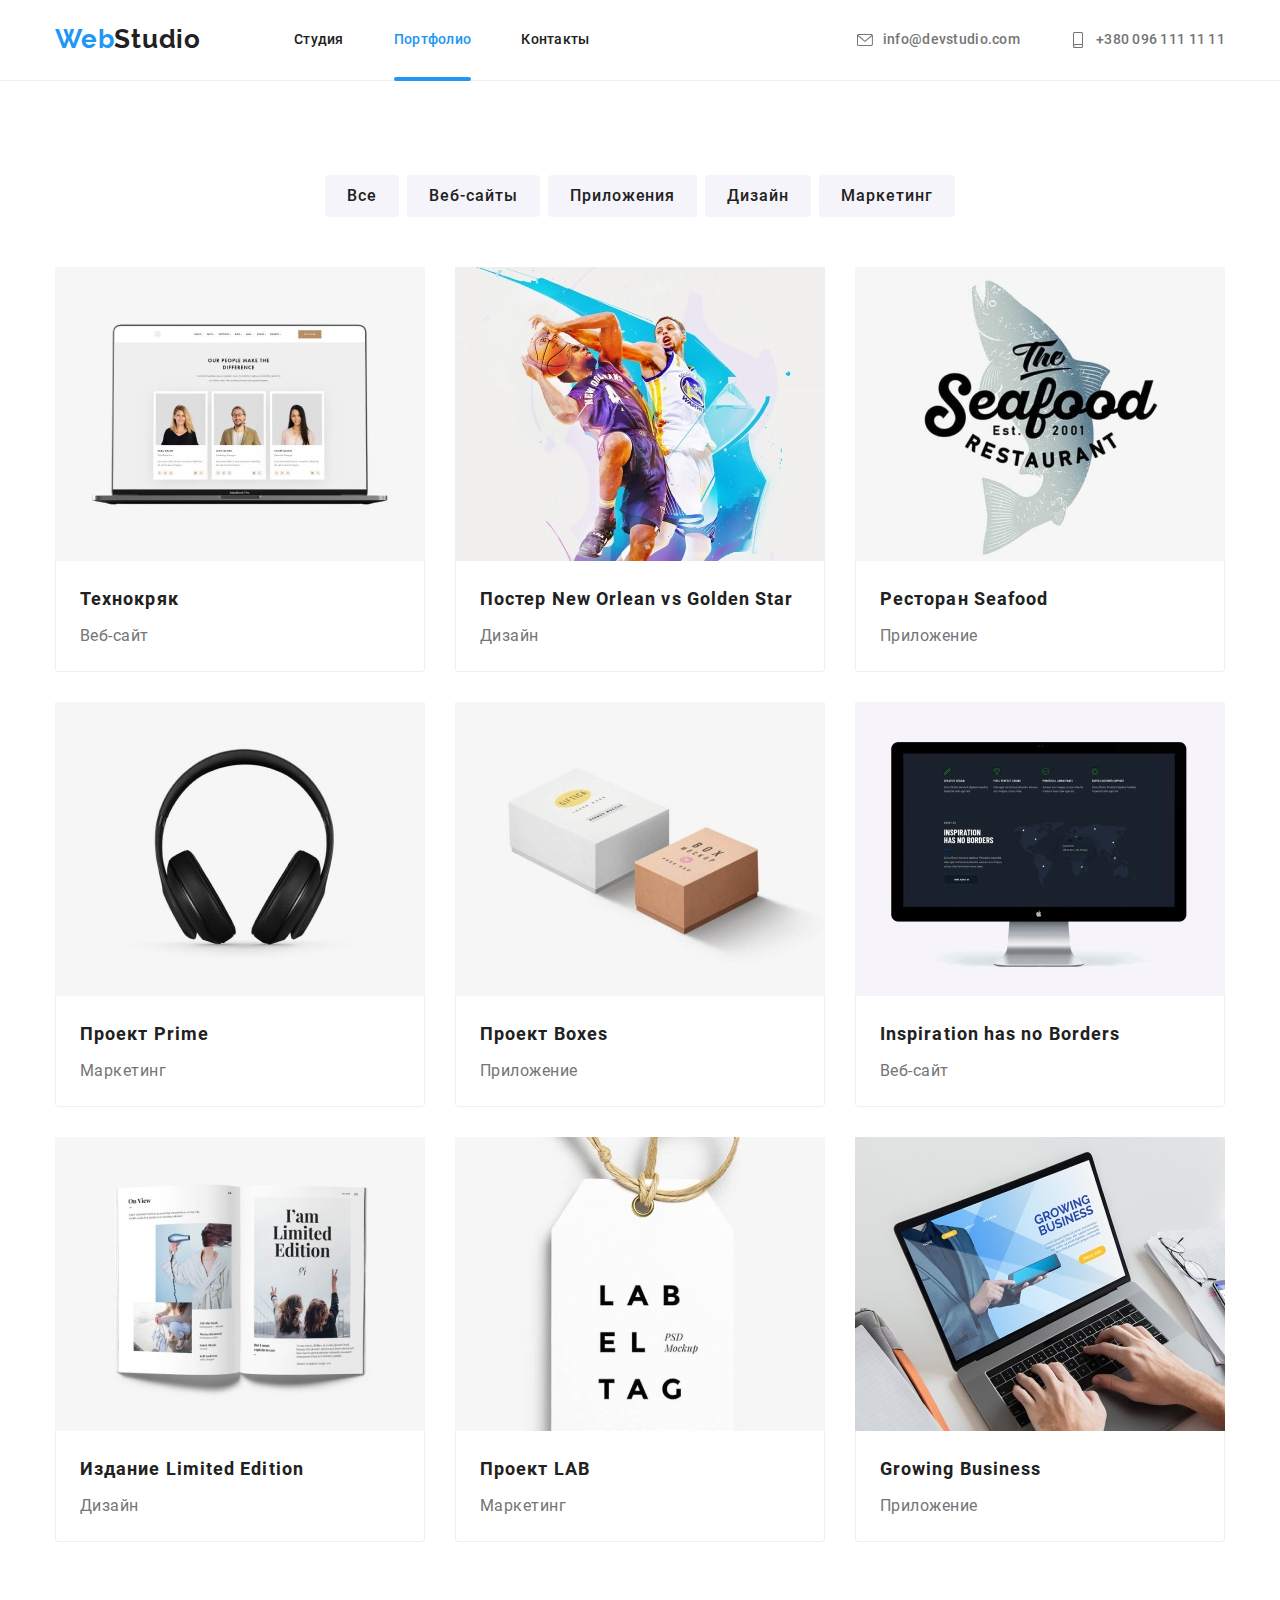
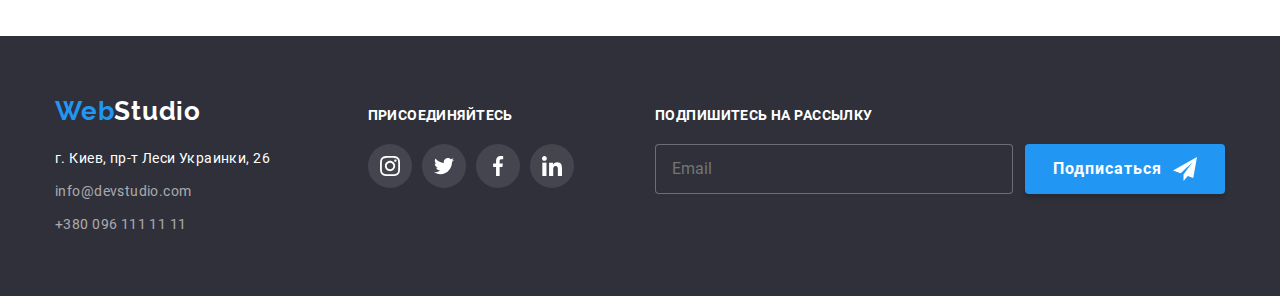
==== portfolio.html @ dcbf5e10 "begin" ====
<!DOCTYPE html>
<html lang="ru">

<head>
    <meta charset="UTF-8">
    <meta name="viewport" content="width=device-width, initial-scale=1.0">

    <title>Portfolio</title>


    <link rel="stylesheet" href="./css/portfolio.min.css">


</head>

<body>
    <!--Шапка страницы-->
    <header class="head">
        <div class="container">
            <nav class="nav">
                <a href="./index.html" lang="en" class="logo link">Web<span class="logo-dark">Studio</span></a>
                <ul class="menu-links list">
                    <li class="list nav-listitems">
                        <a href="./index.html" class="link-items link">Студия</a>
                    </li>
                    <li class="list nav-listitems">
                        <a href="./portfolio.html" class="link-items accent link">Портфолио</a>
                    </li>
                    <li class="list nav-listitems">
                        <a href="#" class="link-items link">Контакты</a>
                    </li>
                </ul>
            </nav>
            <address class="nav-address">
                <ul class="menu-links list">
                    <li class="list nav-listitems">
                        <a href="email:info@devstudio.com" class="address link">
                            <svg class="link-icon">
                                <use href="./images/sprite.svg#icon-mail"></use>
                            </svg>info@devstudio.com</a>
                    </li>
                    <li class="list nav-listitems">
                        <a href="tel:+3800961111111" class="address link">
                            <svg class="link-icon">
                                <use href="./images/sprite.svg#icon-smartphone"></use>
                            </svg>+380 096 111 11 11</a>
                    </li>
                </ul>
            </address>
        </div>
    </header>
    <main>
        <h1 class="visually-hidden">Портфолио</h1>
        <!--меню портфолио-->
        <section class="section portfolio">
            <div class="container">

                <h2 class="visually-hidden">Примеры работ</h2>
                <ul class="filter list">
                    <li class="filter-item">
                        <button type="button" class="btn btn-portfolio">Все</button>
                    </li>
                    <li class="filter-item">
                        <button type="button" class="btn btn-portfolio">Веб-сайты</button>
                    </li>
                    <li class="filter-item">
                        <button type="button" class="btn btn-portfolio">Приложения</button>
                    </li>
                    <li class="filter-item">
                        <button type="button" class="btn btn-portfolio">Дизайн</button>
                    </li>
                    <li class="filter-item">
                        <button type="button" class="btn btn-portfolio">Маркетинг</button>
                    </li>
                </ul>
                <h2 class="visually-hidden">Gallery</h2>

                <ul class="work-example list">
                    <li class="portfolio-card">
                        <a href="#" class="link ecxample-card">
                            <div class="overlay-box">
                                <img src="./images/portfolio/img1.jpg" alt="Специалисты сайта Технокряк" width="370"
                                    height="294">
                                <p class="overlay">Технокряк это современная площадка распространения коронавируса.
                                    Компании
                                    используют эту платформу для цифрового
                                    шпионажа и атак на защищённые сервера конкурентов.</p>
                            </div>
                            <div class="card-content">
                                <h3 class="portfolio-title">Технокряк</h3>
                                <p class="portfolio-description">Веб-сайт</p>
                            </div>



                        </a>
                    </li>
                    <li class="portfolio-card">
                        <a href="#" class="link ecxample-card">
                            <div class="overlay-box">
                                <img src="./images/portfolio/img2.jpg"
                                    alt="Постер с изображением баскетболистов команд New Orlean и Golden Star"
                                    width="370" height="294">
                                <p class="overlay">Постер New Orlean vs Golden Star</p>
                            </div>

                            <div class="card-content">
                                <h3 lang="en" class="portfolio-title">Постер New Orlean vs Golden Star</h3>
                                <p class="portfolio-description">Дизайн</p>
                            </div>
                        </a>
                    </li>
                    <li class="portfolio-card">
                        <a href="#" class="link ecxample-card">
                            <div class="overlay-box">
                                <img src="./images/portfolio/img3.jpg" alt="Реклама рыбного ресторана" width="370"
                                    height="294">
                                <p class="overlay">Ресторан Seafood</p>
                            </div>

                            <div class="card-content">
                                <h3 lang="en" class="portfolio-title">Ресторан Seafood</h3>
                                <p class="portfolio-description">Приложение</p>
                            </div>
                        </a>
                    </li>
                    <li class="portfolio-card">
                        <a href="#" class="link ecxample-card">
                            <div class="overlay-box">
                                <img src="./images/portfolio/img4.jpg" alt="Фото наушников" width="370" height="294">
                                <p class="overlay">Проект Prime</p>
                            </div>

                            <div class="card-content">
                                <h3 lang="en" class="portfolio-title">Проект Prime</h3>
                                <p class="portfolio-description">Маркетинг</p>
                            </div>
                        </a>
                    </li>
                    <li class="portfolio-card">
                        <a href="#" class="link ecxample-card">
                            <div class="overlay-box">
                                <img src="./images/portfolio/img5.jpg" alt="Коробки, упаковки" width="370" height="294">
                                <p class="overlay">Проект Boxes</p>
                            </div>

                            <div class="card-content">
                                <h3 lang="en" class="portfolio-title">Проект Boxes</h3>
                                <p class="portfolio-description">Приложение</p>
                            </div>
                        </a>
                    </li>
                    <li class="portfolio-card">
                        <a href="#" class="link ecxample-card">
                            <div class="overlay-box">
                                <img src="./images/portfolio/img6.jpg" alt="Страница сайта" width="370" height="294">
                                <p class="overlay">Inspiration has no Borders</p>
                            </div>

                            <div class="card-content">
                                <h3 lang="en" class="portfolio-title">Inspiration has no Borders</h3>
                                <p class="portfolio-description">Веб-сайт</p>
                            </div>
                        </a>
                    </li>
                    <li class="portfolio-card">
                        <a href="#" class="link ecxample-card">
                            <div class="overlay-box">
                                <img src="./images/portfolio/img7.jpg" alt="Разворот книги" width="370" height="294">
                                <p class="overlay">Издание Limited Edition</p>
                            </div>

                            <div class="card-content">
                                <h3 lang="en" class="portfolio-title">Издание Limited Edition</h3>
                                <p class="portfolio-description">Дизайн</p>
                            </div>
                        </a>
                    </li>
                    <li class="portfolio-card">
                        <a href="#" class="link ecxample-card">
                            <div class="overlay-box">
                                <img src="./images/portfolio/img8.jpg" alt="Брендовая этикетка" width="370"
                                    height="294">
                                <p class="overlay">Проект LAB</p>
                            </div>

                            <div class="card-content">
                                <h3 lang="en" class="portfolio-title">Проект LAB</h3>
                                <p class="portfolio-description">Маркетинг</p>
                            </div>
                        </a>
                    </li>
                    <li class="portfolio-card">
                        <a href="#" class="link ecxample-card">
                            <div class="overlay-box">
                                <img src="./images/portfolio/img9.jpg"
                                    alt="Человек работает в приложении Growing Business" width="370" height="294">
                                <p class="overlay">Growing Business</p>
                            </div>

                            <div class="card-content">
                                <h3 lang="en" class="portfolio-title">Growing Business</h3>
                                <p class="portfolio-description">Приложение</p>
                            </div>
                        </a>
                    </li>
                </ul>
            </div>
        </section>
    </main>
    <footer class="footer ">
        <div class="container">
            <!--contact box-->
            <div class="contakt-box">
                <a href="./index.html" lang="en" class="logo link">Web<span class="logo-white link">Studio</span></a>


                <address class="footer-address">
                    <ul class="fotter-element list">
                        <li class="list-element">
                            <a href="https://goo.gl/maps/4SZ75eNTT2xGDw7dA" class="link-addres link"> г. Киев, пр-т Леси
                                Украинки, 26</a>
                        </li>
                        <li class="list-element ">
                            <a href="email:info@devstudio.com" class="link-contact link">info@devstudio.com</a>
                        </li>
                        <li class="list-element">
                            <a href="tel:+3800961111111" class="link-contact link">+380 096 111 11 11</a>
                        </li>
                    </ul>
                </address>
            </div>
            <!--add us in social media-->
            <div class="following-box">
                <span class="follow-mailing">присоединяйтесь</span>
                <ul class="social-list list">
                    <li class="social-list-item">
                        <a class="social-list-link" href="#">
                            <svg class="social-list-icon">
                                <use href="./images/sprite.svg#icon-instagram">
                                </use>
                            </svg>
                        </a>
                    </li>
                    <li class="social-list-item">
                        <a class="social-list-link" href="#">
                            <svg class="social-list-icon">
                                <use href="./images/sprite.svg#icon-twitter">
                                </use>
                            </svg>
                        </a>
                    </li>
                    <li class="social-list-item">
                        <a class="social-list-link" href="#">
                            <svg class="social-list-icon">
                                <use href="./images/sprite.svg#icon-facebook">
                                </use>
                            </svg>
                        </a>
                    </li>
                    <li class="social-list-item">
                        <a class="social-list-link" href="#">
                            <svg class="social-list-icon">
                                <use href="./images/sprite.svg#icon-linkedin">
                                </use>
                            </svg>
                        </a>
                    </li>
                </ul>

            </div>
            <!--add mailing-->
            <div class="mailing-box">
                <span class="follow-mailing">Подпишитесь на рассылку</span>
                <form class="form-contact">
                    <input type="email" name="email" class="mailing-input" placeholder="Email" />
                    <button type="submit" class="btn btn-follow-mailing">Подписаться</button>
                    <svg class="icon-send-fly" width="24" height="24">
                        <use href="./images/sprite.svg#icon-send-fly"></use>
                    </svg>
                </form>
            </div>
        </div>
    </footer>

</body>

</html>
---- css/portfolio.min.css ----
/*! normalize.css v8.0.1 | MIT License | github.com/necolas/normalize.css */html{line-height:1.15;-webkit-text-size-adjust:100%}body{margin:0}main{display:block}h1{font-size:2em;margin:.67em 0}hr{-webkit-box-sizing:content-box;box-sizing:content-box;height:0;overflow:visible}pre{font-family:monospace,monospace;font-size:1em}a{background-color:transparent}abbr[title]{border-bottom:none;text-decoration:underline;-webkit-text-decoration:underline dotted;text-decoration:underline dotted}b,strong{font-weight:bolder}code,kbd,samp{font-family:monospace,monospace;font-size:1em}small{font-size:80%}sub,sup{font-size:75%;line-height:0;position:relative;vertical-align:baseline}sub{bottom:-0.25em}sup{top:-0.5em}img{border-style:none}button,input,optgroup,select,textarea{font-family:inherit;font-size:100%;line-height:1.15;margin:0}button,input{overflow:visible}button,select{text-transform:none}button,[type=button],[type=reset],[type=submit]{-webkit-appearance:button}button::-moz-focus-inner,[type=button]::-moz-focus-inner,[type=reset]::-moz-focus-inner,[type=submit]::-moz-focus-inner{border-style:none;padding:0}button:-moz-focusring,[type=button]:-moz-focusring,[type=reset]:-moz-focusring,[type=submit]:-moz-focusring{outline:1px dotted ButtonText}fieldset{padding:.35em .75em .625em}legend{-webkit-box-sizing:border-box;box-sizing:border-box;color:inherit;display:table;max-width:100%;padding:0;white-space:normal}progress{vertical-align:baseline}textarea{overflow:auto}[type=checkbox],[type=radio]{-webkit-box-sizing:border-box;box-sizing:border-box;padding:0}[type=number]::-webkit-inner-spin-button,[type=number]::-webkit-outer-spin-button{height:auto}[type=search]{-webkit-appearance:textfield;outline-offset:-2px}[type=search]::-webkit-search-decoration{-webkit-appearance:none}::-webkit-file-upload-button{-webkit-appearance:button;font:inherit}details{display:block}summary{display:list-item}template{display:none}[hidden]{display:none}@font-face{font-family:"Roboto";src:url("../font/Roboto-Black.woff2") format("woff2"),url("../font/Roboto-Black.woff") format("woff");font-weight:900;font-style:normal}@font-face{font-family:"Roboto";src:url("../font/Roboto-Bold.woff2") format("woff2"),url("../font/Roboto-Bold.woff") format("woff");font-weight:700;font-style:normal}@font-face{font-family:"Roboto";src:url("../font/Roboto-Medium.woff2") format("woff2"),url("../font/Roboto-Medium.woff") format("woff");font-weight:500;font-style:normal}@font-face{font-family:"Roboto";src:url("../font/Roboto-Regular.woff2") format("woff2"),url("../font/Roboto-Regular.woff") format("woff");font-weight:400;font-style:normal}@font-face{font-family:"Raleway";src:url("../font/Raleway-Bold.woff2") format("woff2"),url("../font/Raleway-Bold.woff") format("woff");font-weight:700;font-style:normal}:root{--b-dark: #2f303a;--b-middle: #f5f4fa;--b-blue: #2196f3;--b-white: #ffffff;--b-black: #000000;--txt-dark: #212121;--txt-grey: #757575;--txt-light: #ffffff;--txt-bleu: #2196f3;--light: #afb1b8;--white: #ffffff;--accent-background: #2196f3;--dark-background: rgba(255, 255, 255, 0.1);--light-background: #ffffff;--main-font: Roboto, sans-serif;--secondary-font: Raleway, sans-serif;--timer: cubic-bezier(0.4, 0, 0.2, 1)}:root{--b-dark: #2f303a;--b-middle: #f5f4fa;--b-blue: #2196f3;--b-white: #ffffff;--b-black: #000000;--txt-dark: #212121;--txt-grey: #757575;--txt-light: #ffffff;--txt-bleu: #2196f3;--light: #afb1b8;--white: #ffffff;--accent-background: #2196f3;--dark-background: rgba(255, 255, 255, 0.1);--light-background: #ffffff;--main-font: Roboto, sans-serif;--secondary-font: Raleway, sans-serif;--timer: cubic-bezier(0.4, 0, 0.2, 1)}*,::after,::before{-webkit-box-sizing:border-box;box-sizing:border-box}body{font-family:var(--main-font);font-style:normal;color:var(--txt-grey)}h1,h2,h3,h4,h5,h6,p{margin:0}ul,li{margin:0;padding:0}img{display:block;margin:0}.link{text-decoration:none}.list{list-style:none}.visually-hidden{position:absolute;width:1px;height:1px;margin:-1px;padding:0;overflow:hidden;border:0;clip:rect(0 0 0 0)}.container{width:1200px;padding:0 15px;margin-left:auto;margin-right:auto}.section{padding:94px 0}:root{--b-dark: #2f303a;--b-middle: #f5f4fa;--b-blue: #2196f3;--b-white: #ffffff;--b-black: #000000;--txt-dark: #212121;--txt-grey: #757575;--txt-light: #ffffff;--txt-bleu: #2196f3;--light: #afb1b8;--white: #ffffff;--accent-background: #2196f3;--dark-background: rgba(255, 255, 255, 0.1);--light-background: #ffffff;--main-font: Roboto, sans-serif;--secondary-font: Raleway, sans-serif;--timer: cubic-bezier(0.4, 0, 0.2, 1)}.logo{font-family:var(--secondary-font);color:var(--txt-bleu);font-weight:700;font-size:26px;line-height:1.19;letter-spacing:.03em;height:31px}.logo-dark{color:var(--txt-dark)}.logo-white{color:var(--txt-light)}:root{--b-dark: #2f303a;--b-middle: #f5f4fa;--b-blue: #2196f3;--b-white: #ffffff;--b-black: #000000;--txt-dark: #212121;--txt-grey: #757575;--txt-light: #ffffff;--txt-bleu: #2196f3;--light: #afb1b8;--white: #ffffff;--accent-background: #2196f3;--dark-background: rgba(255, 255, 255, 0.1);--light-background: #ffffff;--main-font: Roboto, sans-serif;--secondary-font: Raleway, sans-serif;--timer: cubic-bezier(0.4, 0, 0.2, 1)}.btn{background-color:var(--b-blue);font-family:var(--main-font);font-weight:bold;font-size:16px;line-height:1.87;letter-spacing:.06em;border:none;border-radius:4px}:root{--b-dark: #2f303a;--b-middle: #f5f4fa;--b-blue: #2196f3;--b-white: #ffffff;--b-black: #000000;--txt-dark: #212121;--txt-grey: #757575;--txt-light: #ffffff;--txt-bleu: #2196f3;--light: #afb1b8;--white: #ffffff;--accent-background: #2196f3;--dark-background: rgba(255, 255, 255, 0.1);--light-background: #ffffff;--main-font: Roboto, sans-serif;--secondary-font: Raleway, sans-serif;--timer: cubic-bezier(0.4, 0, 0.2, 1)}.social-list{display:-webkit-box;display:-ms-flexbox;display:flex;-webkit-box-pack:justify;-ms-flex-pack:justify;justify-content:space-between}.social-list-link{background-color:var(--light-background);display:-webkit-box;display:-ms-flexbox;display:flex;-webkit-box-pack:center;-ms-flex-pack:center;justify-content:center;-webkit-box-align:center;-ms-flex-align:center;align-items:center;width:44px;height:44px;border-radius:50%;-webkit-transition:background-color 250ms var(--timer);transition:background-color 250ms var(--timer)}.social-list-link:hover{background-color:var(--accent-background);-webkit-transform:opasity;transform:opasity}.social-list-link:focus{background-color:var(--accent-background);outline:1px solid #757575;-webkit-transform:opasity;transform:opasity}.social-list-icon{width:20px;height:20px;fill:var(--light);-webkit-transition:fill 250ms var(--timer);transition:fill 250ms var(--timer)}.social-list-link:hover .social-list-icon,.social-list-link:focus .social-list-icon{fill:var(--white);-webkit-transform:opasity;transform:opasity}.social-list-item:not(:last-child){margin-right:10px}:root{--b-dark: #2f303a;--b-middle: #f5f4fa;--b-blue: #2196f3;--b-white: #ffffff;--b-black: #000000;--txt-dark: #212121;--txt-grey: #757575;--txt-light: #ffffff;--txt-bleu: #2196f3;--light: #afb1b8;--white: #ffffff;--accent-background: #2196f3;--dark-background: rgba(255, 255, 255, 0.1);--light-background: #ffffff;--main-font: Roboto, sans-serif;--secondary-font: Raleway, sans-serif;--timer: cubic-bezier(0.4, 0, 0.2, 1)}.head{padding-top:24px;padding-bottom:25px;border-bottom-width:1px;border-bottom-style:solid;border-bottom-color:#eee}.head .container{display:-webkit-box;display:-ms-flexbox;display:flex;-webkit-box-align:center;-ms-flex-align:center;align-items:center}.head .logo{margin-right:93px}.head .nav-address{margin-left:auto}.nav{display:-webkit-box;display:-ms-flexbox;display:flex;-webkit-box-align:center;-ms-flex-align:center;align-items:center}.nav-listitems{display:-webkit-box;display:-ms-flexbox;display:flex;-webkit-box-align:center;-ms-flex-align:center;align-items:center}.nav-listitems:not(:last-child){margin-right:50px}.menu-links{display:-webkit-box;display:-ms-flexbox;display:flex}.link-items{color:var(--txt-dark);font-weight:500;font-size:14px;line-height:1.14;letter-spacing:.02em;display:-webkit-box;display:-ms-flexbox;display:flex;-webkit-transition:color 250ms var(--timer);transition:color 250ms var(--timer)}.link-items:hover{color:var(--txt-bleu);-webkit-transform:opasity;transform:opasity}.link-items:focus{color:var(--txt-bleu);outline:1px solid #757575;-webkit-transform:opasity;transform:opasity}.link-icon{display:-webkit-box;display:-ms-flexbox;display:flex;width:16px;height:16px;background-color:var(--light-background);fill:var(--txt-grey);margin-right:10px;-o-object-fit:contain;object-fit:contain;-o-object-position:center;object-position:center;-webkit-transition:fill 250ms var(--timer);transition:fill 250ms var(--timer)}.address{display:-webkit-box;display:-ms-flexbox;display:flex;color:var(--txt-grey);font-weight:500;font-style:normal;font-size:14px;line-height:1.14;letter-spacing:.02em;-webkit-transition:color 250ms var(--timer);transition:color 250ms var(--timer)}.address:focus{color:var(--txt-bleu);outline:1px solid #757575;-webkit-transform:opasity;transform:opasity}.address:hover{color:var(--txt-bleu);-webkit-transform:opasity;transform:opasity}.address:hover .link-icon,.address:focus .link-icon{fill:var(--txt-bleu);color:var(--txt-bleu);outline:none;-webkit-transform:opasity;transform:opasity}.accent{color:var(--txt-bleu);position:relative}a.accent::after{content:"";position:absolute;width:100%;height:4px;top:45px;border-radius:4px;background-color:var(--b-blue)}:root{--b-dark: #2f303a;--b-middle: #f5f4fa;--b-blue: #2196f3;--b-white: #ffffff;--b-black: #000000;--txt-dark: #212121;--txt-grey: #757575;--txt-light: #ffffff;--txt-bleu: #2196f3;--light: #afb1b8;--white: #ffffff;--accent-background: #2196f3;--dark-background: rgba(255, 255, 255, 0.1);--light-background: #ffffff;--main-font: Roboto, sans-serif;--secondary-font: Raleway, sans-serif;--timer: cubic-bezier(0.4, 0, 0.2, 1)}.filter{display:-webkit-box;display:-ms-flexbox;display:flex;-webkit-box-pack:center;-ms-flex-pack:center;justify-content:center;margin-bottom:50px}.filter-item:not(:last-child){margin-right:8px}.btn-portfolio{background-color:var(--b-middle);color:var(--txt-dark);font-weight:500;padding:6px 22px;-webkit-transition:color 1s var(--timer);transition:color 1s var(--timer);-webkit-transition:background-color 1s var(--timer);transition:background-color 1s var(--timer)}.btn-portfolio:hover{background-color:var(--b-blue);color:var(--txt-light);border:none;cursor:pointer;-webkit-box-shadow:0px 4px 4px rgba(0,0,0,.15);box-shadow:0px 4px 4px rgba(0,0,0,.15);-webkit-transform:opasity;transform:opasity}.btn-portfolio:focus{background-color:var(--b-blue);color:var(--txt-light);border:none;outline:1px solid #757575;-webkit-box-shadow:0px 4px 4px rgba(0,0,0,.15);box-shadow:0px 4px 4px rgba(0,0,0,.15);-webkit-transform:opasity;transform:opasity}:root{--b-dark: #2f303a;--b-middle: #f5f4fa;--b-blue: #2196f3;--b-white: #ffffff;--b-black: #000000;--txt-dark: #212121;--txt-grey: #757575;--txt-light: #ffffff;--txt-bleu: #2196f3;--light: #afb1b8;--white: #ffffff;--accent-background: #2196f3;--dark-background: rgba(255, 255, 255, 0.1);--light-background: #ffffff;--main-font: Roboto, sans-serif;--secondary-font: Raleway, sans-serif;--timer: cubic-bezier(0.4, 0, 0.2, 1)}.work-example{display:-webkit-box;display:-ms-flexbox;display:flex;-ms-flex-wrap:wrap;flex-wrap:wrap;-ms-flex-preferred-size:calc((100%-60px) / 3);flex-basis:calc((100%-60px) / 3)}.ecxample-card{display:block}.ecxample-card:hover{-webkit-box-shadow:0px 1px 1px rgba(0,0,0,.12),0px 4px 4px rgba(0,0,0,.06),1px 4px 6px rgba(0,0,0,.16);box-shadow:0px 1px 1px rgba(0,0,0,.12),0px 4px 4px rgba(0,0,0,.06),1px 4px 6px rgba(0,0,0,.16)}.ecxample-card:focus{-webkit-box-shadow:0px 1px 1px rgba(0,0,0,.12),0px 4px 4px rgba(0,0,0,.06),1px 4px 6px rgba(0,0,0,.16);box-shadow:0px 1px 1px rgba(0,0,0,.12),0px 4px 4px rgba(0,0,0,.06),1px 4px 6px rgba(0,0,0,.16);outline:1px solid #757575}.portfolio-title{color:var(--txt-dark);font-style:normal;font-weight:bold;font-size:18px;line-height:2;letter-spacing:.06em}.portfolio-description{font-weight:normal;font-size:16px;line-height:1.87;letter-spacing:.03em;color:var(--txt-grey);margin-top:4px}.portfolio-card{display:-webkit-box;display:-ms-flexbox;display:flex;margin-right:30px;min-height:404px;margin-bottom:30px;-webkit-box-sizing:border-box;box-sizing:border-box;border-radius:0px 0px 4px 4px}.portfolio-card:nth-child(3n){margin-right:0}.portfolio-card:nth-last-child(-n+3){margin-bottom:0}.card-content{width:100%;padding-top:20px;padding-bottom:20px;padding-left:24px;padding-right:24px;border-right-width:1px;border-right-style:solid;border-right-color:#eee;border-bottom-width:1px;border-bottom-style:solid;border-bottom-color:#eee;border-left-width:1px;border-left-style:solid;border-left-color:#eee;border-radius:0px 0px 4px 4px}.overlay{position:absolute;background-color:rgba(33,150,243,.9);color:var(--txt-light);font-style:normal;font-weight:normal;font-size:18px;line-height:1.56;letter-spacing:.03em;padding:63px 24px;width:100%;height:100%;top:100%;left:0;-webkit-transform:translateY(0);transform:translateY(0);-webkit-transition:-webkit-transform 250ms var(--timer);transition:-webkit-transform 250ms var(--timer);transition:transform 250ms var(--timer);transition:transform 250ms var(--timer), -webkit-transform 250ms var(--timer)}.overlay-box{display:-webkit-box;display:-ms-flexbox;display:flex;position:relative;overflow:hidden}.ecxample-card:hover .overlay,.ecxample-card:focus .overlay{-webkit-transform:translateY(-100%);transform:translateY(-100%)}:root{--b-dark: #2f303a;--b-middle: #f5f4fa;--b-blue: #2196f3;--b-white: #ffffff;--b-black: #000000;--txt-dark: #212121;--txt-grey: #757575;--txt-light: #ffffff;--txt-bleu: #2196f3;--light: #afb1b8;--white: #ffffff;--accent-background: #2196f3;--dark-background: rgba(255, 255, 255, 0.1);--light-background: #ffffff;--main-font: Roboto, sans-serif;--secondary-font: Raleway, sans-serif;--timer: cubic-bezier(0.4, 0, 0.2, 1)}.footer{background-color:var(--b-dark);min-height:252px;padding-top:60px;padding-bottom:60px}.footer .container{-webkit-box-align:start;-ms-flex-align:start;align-items:flex-start;display:-webkit-box;display:-ms-flexbox;display:flex;-webkit-box-pack:justify;-ms-flex-pack:justify;justify-content:space-between}.footer-address{font-weight:normal;font-size:14px;font-style:normal;line-height:1.71;letter-spacing:.03em;margin-top:20px}.footer .social-list-icon{fill:var(--white)}.social-list-link:hover .footer .social-list-icon,.social-list-link:focus .footer .social-list-icon{fill:var(--white);-webkit-transform:opasity;transform:opasity}.footer .social-list-link{background-color:var(--dark-background)}.footer .social-list-link:hover{background-color:var(--accent-background);-webkit-transform:opasity;transform:opasity}.footer .social-list-link:focus{background-color:var(--accent-background);outline:1px solid #757575;-webkit-transform:opasity;transform:opasity}.contakt-box{display:-webkit-box;display:-ms-flexbox;display:flex;-webkit-box-orient:vertical;-webkit-box-direction:normal;-ms-flex-direction:column;flex-direction:column;width:231px}.link-addres{color:var(--txt-light);-webkit-transition:color 250ms var(--timer);transition:color 250ms var(--timer)}.link-addres:hover{color:var(--txt-bleu);-webkit-transform:opasity;transform:opasity}.link-addres:focus{color:var(--txt-bleu);outline:1px solid #757575;-webkit-transform:opasity;transform:opasity}.link-contact{color:rgba(255,255,255,.6);-webkit-transition:color 250ms var(--timer);transition:color 250ms var(--timer)}.link-contact:hover{color:var(--txt-bleu);-webkit-transform:opasity;transform:opasity}.link-contact:focus{color:var(--txt-bleu);outline:1px solid #757575;-webkit-transform:opasity;transform:opasity}.list-element:not(:last-child){margin-bottom:9px}.following-box{display:-webkit-box;display:-ms-flexbox;display:flex;-webkit-box-orient:vertical;-webkit-box-direction:normal;-ms-flex-direction:column;flex-direction:column;margin-top:12px;width:206px}.follow-mailing{color:var(--txt-light);font-style:normal;font-weight:bold;font-size:14px;line-height:1.14;letter-spacing:.03em;text-transform:uppercase;margin-bottom:20px}.form-contact{display:-webkit-box;display:-ms-flexbox;display:flex;position:relative}.mailing-input{width:358px;height:50px;background-color:var(--b-dark);border:1px solid rgba(255,255,255,.3);border-radius:4px;margin-right:12px;padding-left:16px;padding-top:15px;padding-bottom:15px}.mailing-input:focus{outline:none;color:var(--txt-grey);border:1px solid var(--accent-background)}.mailing-box{display:-webkit-box;display:-ms-flexbox;display:flex;-webkit-box-orient:vertical;-webkit-box-direction:normal;-ms-flex-direction:column;flex-direction:column;margin-top:12px;width:570px}.mailing-box .btn{display:-webkit-box;display:-ms-flexbox;display:flex;width:200px;height:50px;padding:10px 28px;color:var(--white);-webkit-box-shadow:0px 4px 4px rgba(0,0,0,.15);box-shadow:0px 4px 4px rgba(0,0,0,.15);-webkit-transition:color 250ms var(--timer);transition:color 250ms var(--timer)}.btn-follow-mailing:focus,.btn-follow-mailing:hover{cursor:pointer;color:var(--txt-dark);-webkit-transform:opasity;transform:opasity}.icon-send-fly{position:absolute;right:28px;top:13px;display:-webkit-box;display:-ms-flexbox;display:flex;fill:var(--txt-light)}
/*# sourceMappingURL=portfolio.min.css.map */
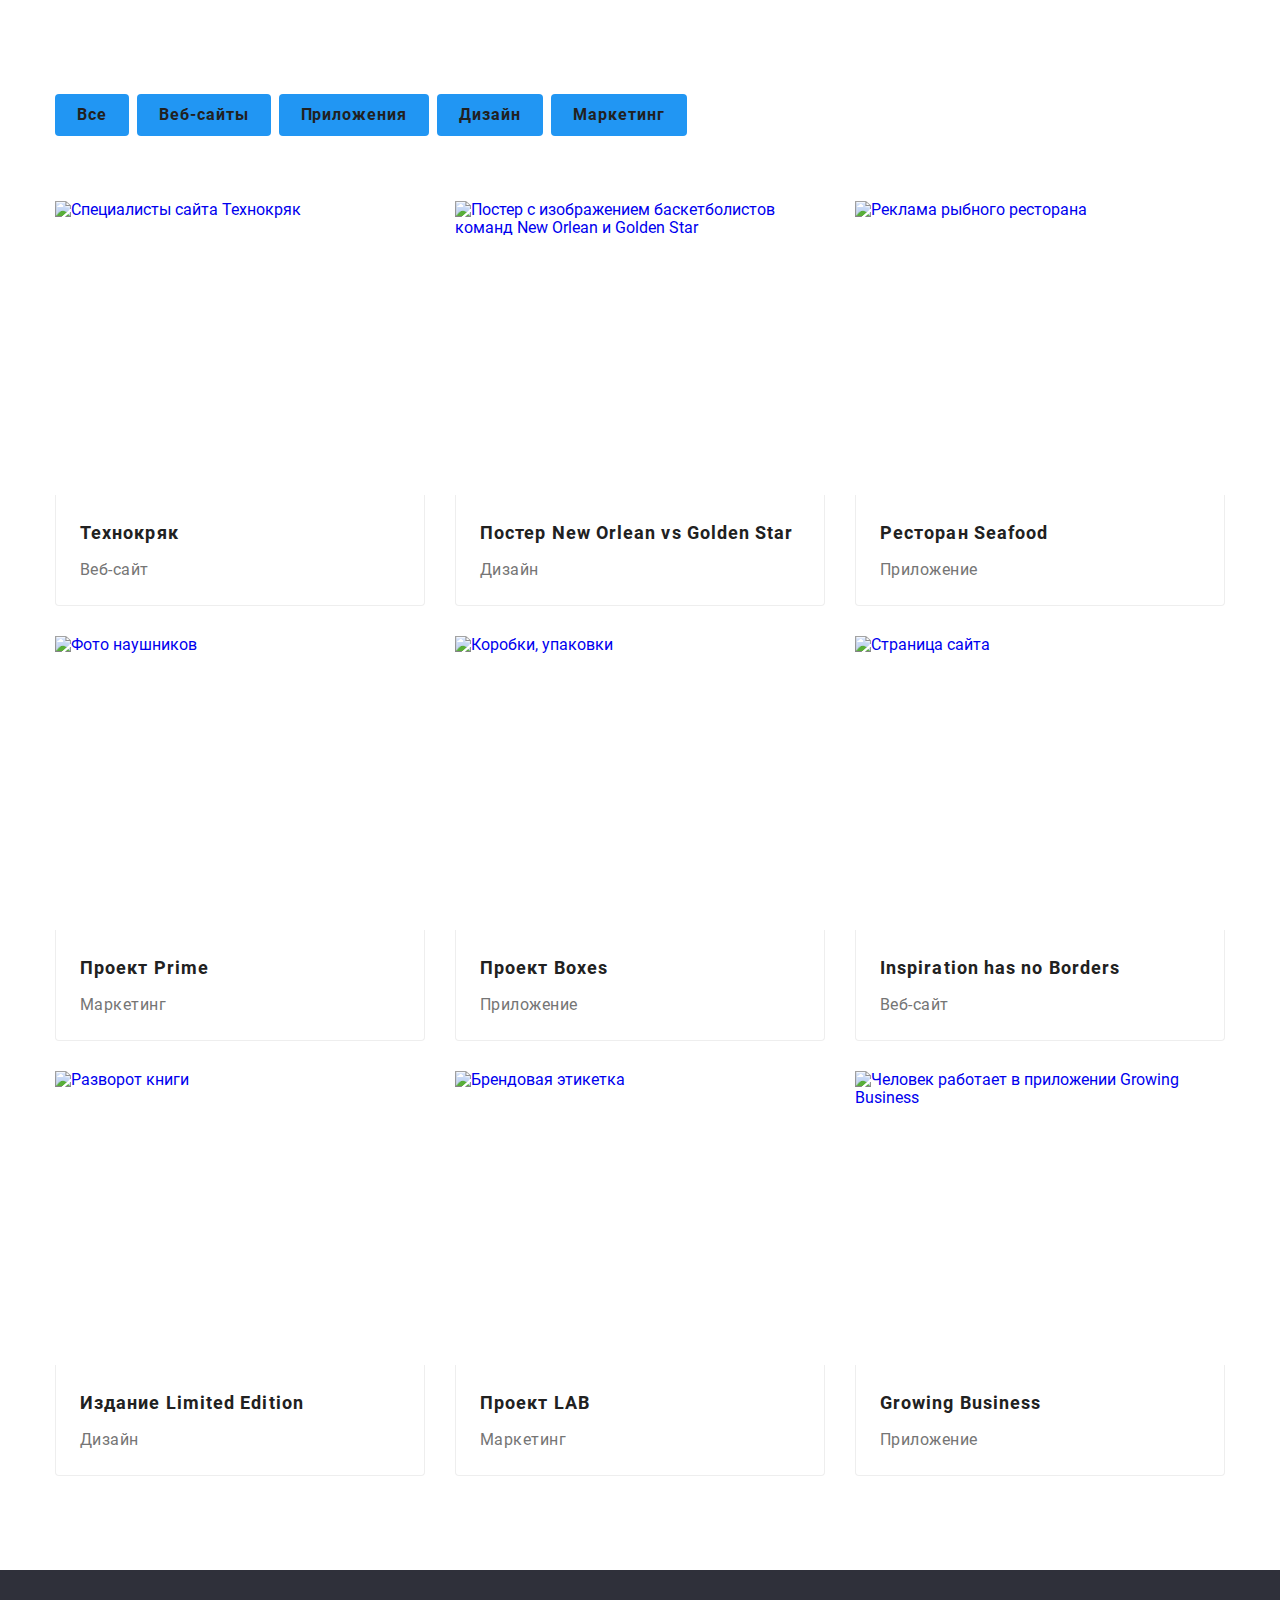
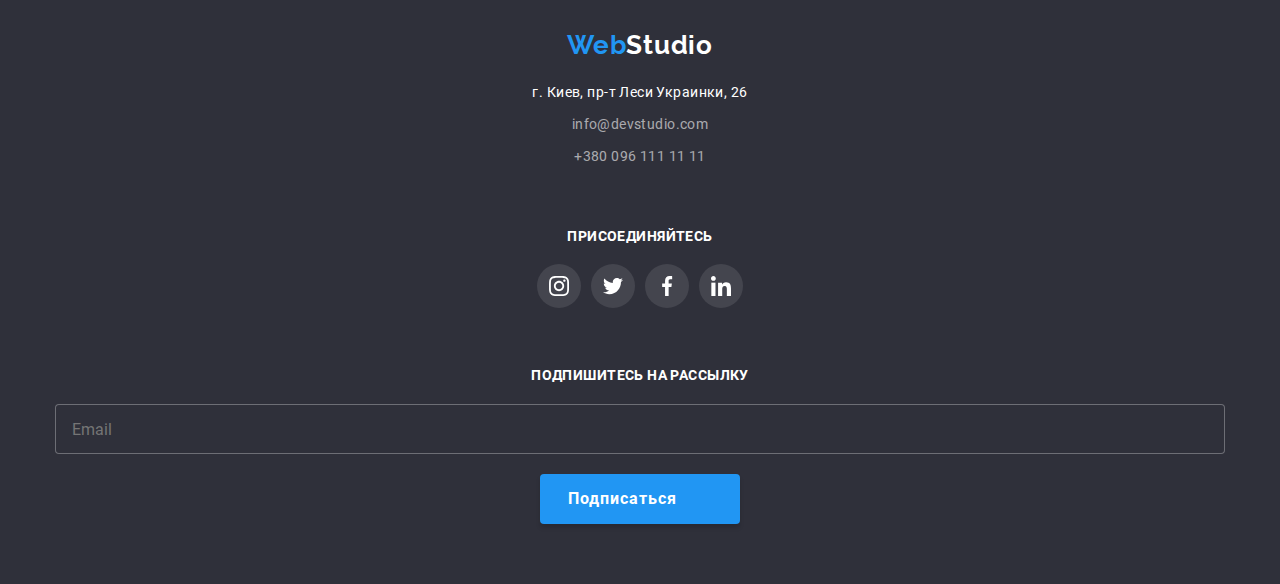
==== commit da5e5209: "1" ====
--- a/portfolio.html
+++ b/portfolio.html
@@ -15,7 +15,7 @@
 
 <body>
     <!--Шапка страницы-->
-    <header class="head">
+    <!--<header class="head">
         <div class="container">
             <nav class="nav">
                 <a href="./index.html" lang="en" class="logo link">Web<span class="logo-dark">Studio</span></a>
@@ -48,7 +48,7 @@
                 </ul>
             </address>
         </div>
-    </header>
+    </header>-->
     <main>
         <h1 class="visually-hidden">Портфолио</h1>
         <!--меню портфолио-->
--- a/css/portfolio.min.css
+++ b/css/portfolio.min.css
@@ -1,2 +1 @@
-/*! normalize.css v8.0.1 | MIT License | github.com/necolas/normalize.css */html{line-height:1.15;-webkit-text-size-adjust:100%}body{margin:0}main{display:block}h1{font-size:2em;margin:.67em 0}hr{-webkit-box-sizing:content-box;box-sizing:content-box;height:0;overflow:visible}pre{font-family:monospace,monospace;font-size:1em}a{background-color:transparent}abbr[title]{border-bottom:none;text-decoration:underline;-webkit-text-decoration:underline dotted;text-decoration:underline dotted}b,strong{font-weight:bolder}code,kbd,samp{font-family:monospace,monospace;font-size:1em}small{font-size:80%}sub,sup{font-size:75%;line-height:0;position:relative;vertical-align:baseline}sub{bottom:-0.25em}sup{top:-0.5em}img{border-style:none}button,input,optgroup,select,textarea{font-family:inherit;font-size:100%;line-height:1.15;margin:0}button,input{overflow:visible}button,select{text-transform:none}button,[type=button],[type=reset],[type=submit]{-webkit-appearance:button}button::-moz-focus-inner,[type=button]::-moz-focus-inner,[type=reset]::-moz-focus-inner,[type=submit]::-moz-focus-inner{border-style:none;padding:0}button:-moz-focusring,[type=button]:-moz-focusring,[type=reset]:-moz-focusring,[type=submit]:-moz-focusring{outline:1px dotted ButtonText}fieldset{padding:.35em .75em .625em}legend{-webkit-box-sizing:border-box;box-sizing:border-box;color:inherit;display:table;max-width:100%;padding:0;white-space:normal}progress{vertical-align:baseline}textarea{overflow:auto}[type=checkbox],[type=radio]{-webkit-box-sizing:border-box;box-sizing:border-box;padding:0}[type=number]::-webkit-inner-spin-button,[type=number]::-webkit-outer-spin-button{height:auto}[type=search]{-webkit-appearance:textfield;outline-offset:-2px}[type=search]::-webkit-search-decoration{-webkit-appearance:none}::-webkit-file-upload-button{-webkit-appearance:button;font:inherit}details{display:block}summary{display:list-item}template{display:none}[hidden]{display:none}@font-face{font-family:"Roboto";src:url("../font/Roboto-Black.woff2") format("woff2"),url("../font/Roboto-Black.woff") format("woff");font-weight:900;font-style:normal}@font-face{font-family:"Roboto";src:url("../font/Roboto-Bold.woff2") format("woff2"),url("../font/Roboto-Bold.woff") format("woff");font-weight:700;font-style:normal}@font-face{font-family:"Roboto";src:url("../font/Roboto-Medium.woff2") format("woff2"),url("../font/Roboto-Medium.woff") format("woff");font-weight:500;font-style:normal}@font-face{font-family:"Roboto";src:url("../font/Roboto-Regular.woff2") format("woff2"),url("../font/Roboto-Regular.woff") format("woff");font-weight:400;font-style:normal}@font-face{font-family:"Raleway";src:url("../font/Raleway-Bold.woff2") format("woff2"),url("../font/Raleway-Bold.woff") format("woff");font-weight:700;font-style:normal}:root{--b-dark: #2f303a;--b-middle: #f5f4fa;--b-blue: #2196f3;--b-white: #ffffff;--b-black: #000000;--txt-dark: #212121;--txt-grey: #757575;--txt-light: #ffffff;--txt-bleu: #2196f3;--light: #afb1b8;--white: #ffffff;--accent-background: #2196f3;--dark-background: rgba(255, 255, 255, 0.1);--light-background: #ffffff;--main-font: Roboto, sans-serif;--secondary-font: Raleway, sans-serif;--timer: cubic-bezier(0.4, 0, 0.2, 1)}:root{--b-dark: #2f303a;--b-middle: #f5f4fa;--b-blue: #2196f3;--b-white: #ffffff;--b-black: #000000;--txt-dark: #212121;--txt-grey: #757575;--txt-light: #ffffff;--txt-bleu: #2196f3;--light: #afb1b8;--white: #ffffff;--accent-background: #2196f3;--dark-background: rgba(255, 255, 255, 0.1);--light-background: #ffffff;--main-font: Roboto, sans-serif;--secondary-font: Raleway, sans-serif;--timer: cubic-bezier(0.4, 0, 0.2, 1)}*,::after,::before{-webkit-box-sizing:border-box;box-sizing:border-box}body{font-family:var(--main-font);font-style:normal;color:var(--txt-grey)}h1,h2,h3,h4,h5,h6,p{margin:0}ul,li{margin:0;padding:0}img{display:block;margin:0}.link{text-decoration:none}.list{list-style:none}.visually-hidden{position:absolute;width:1px;height:1px;margin:-1px;padding:0;overflow:hidden;border:0;clip:rect(0 0 0 0)}.container{width:1200px;padding:0 15px;margin-left:auto;margin-right:auto}.section{padding:94px 0}:root{--b-dark: #2f303a;--b-middle: #f5f4fa;--b-blue: #2196f3;--b-white: #ffffff;--b-black: #000000;--txt-dark: #212121;--txt-grey: #757575;--txt-light: #ffffff;--txt-bleu: #2196f3;--light: #afb1b8;--white: #ffffff;--accent-background: #2196f3;--dark-background: rgba(255, 255, 255, 0.1);--light-background: #ffffff;--main-font: Roboto, sans-serif;--secondary-font: Raleway, sans-serif;--timer: cubic-bezier(0.4, 0, 0.2, 1)}.logo{font-family:var(--secondary-font);color:var(--txt-bleu);font-weight:700;font-size:26px;line-height:1.19;letter-spacing:.03em;height:31px}.logo-dark{color:var(--txt-dark)}.logo-white{color:var(--txt-light)}:root{--b-dark: #2f303a;--b-middle: #f5f4fa;--b-blue: #2196f3;--b-white: #ffffff;--b-black: #000000;--txt-dark: #212121;--txt-grey: #757575;--txt-light: #ffffff;--txt-bleu: #2196f3;--light: #afb1b8;--white: #ffffff;--accent-background: #2196f3;--dark-background: rgba(255, 255, 255, 0.1);--light-background: #ffffff;--main-font: Roboto, sans-serif;--secondary-font: Raleway, sans-serif;--timer: cubic-bezier(0.4, 0, 0.2, 1)}.btn{background-color:var(--b-blue);font-family:var(--main-font);font-weight:bold;font-size:16px;line-height:1.87;letter-spacing:.06em;border:none;border-radius:4px}:root{--b-dark: #2f303a;--b-middle: #f5f4fa;--b-blue: #2196f3;--b-white: #ffffff;--b-black: #000000;--txt-dark: #212121;--txt-grey: #757575;--txt-light: #ffffff;--txt-bleu: #2196f3;--light: #afb1b8;--white: #ffffff;--accent-background: #2196f3;--dark-background: rgba(255, 255, 255, 0.1);--light-background: #ffffff;--main-font: Roboto, sans-serif;--secondary-font: Raleway, sans-serif;--timer: cubic-bezier(0.4, 0, 0.2, 1)}.social-list{display:-webkit-box;display:-ms-flexbox;display:flex;-webkit-box-pack:justify;-ms-flex-pack:justify;justify-content:space-between}.social-list-link{background-color:var(--light-background);display:-webkit-box;display:-ms-flexbox;display:flex;-webkit-box-pack:center;-ms-flex-pack:center;justify-content:center;-webkit-box-align:center;-ms-flex-align:center;align-items:center;width:44px;height:44px;border-radius:50%;-webkit-transition:background-color 250ms var(--timer);transition:background-color 250ms var(--timer)}.social-list-link:hover{background-color:var(--accent-background);-webkit-transform:opasity;transform:opasity}.social-list-link:focus{background-color:var(--accent-background);outline:1px solid #757575;-webkit-transform:opasity;transform:opasity}.social-list-icon{width:20px;height:20px;fill:var(--light);-webkit-transition:fill 250ms var(--timer);transition:fill 250ms var(--timer)}.social-list-link:hover .social-list-icon,.social-list-link:focus .social-list-icon{fill:var(--white);-webkit-transform:opasity;transform:opasity}.social-list-item:not(:last-child){margin-right:10px}:root{--b-dark: #2f303a;--b-middle: #f5f4fa;--b-blue: #2196f3;--b-white: #ffffff;--b-black: #000000;--txt-dark: #212121;--txt-grey: #757575;--txt-light: #ffffff;--txt-bleu: #2196f3;--light: #afb1b8;--white: #ffffff;--accent-background: #2196f3;--dark-background: rgba(255, 255, 255, 0.1);--light-background: #ffffff;--main-font: Roboto, sans-serif;--secondary-font: Raleway, sans-serif;--timer: cubic-bezier(0.4, 0, 0.2, 1)}.head{padding-top:24px;padding-bottom:25px;border-bottom-width:1px;border-bottom-style:solid;border-bottom-color:#eee}.head .container{display:-webkit-box;display:-ms-flexbox;display:flex;-webkit-box-align:center;-ms-flex-align:center;align-items:center}.head .logo{margin-right:93px}.head .nav-address{margin-left:auto}.nav{display:-webkit-box;display:-ms-flexbox;display:flex;-webkit-box-align:center;-ms-flex-align:center;align-items:center}.nav-listitems{display:-webkit-box;display:-ms-flexbox;display:flex;-webkit-box-align:center;-ms-flex-align:center;align-items:center}.nav-listitems:not(:last-child){margin-right:50px}.menu-links{display:-webkit-box;display:-ms-flexbox;display:flex}.link-items{color:var(--txt-dark);font-weight:500;font-size:14px;line-height:1.14;letter-spacing:.02em;display:-webkit-box;display:-ms-flexbox;display:flex;-webkit-transition:color 250ms var(--timer);transition:color 250ms var(--timer)}.link-items:hover{color:var(--txt-bleu);-webkit-transform:opasity;transform:opasity}.link-items:focus{color:var(--txt-bleu);outline:1px solid #757575;-webkit-transform:opasity;transform:opasity}.link-icon{display:-webkit-box;display:-ms-flexbox;display:flex;width:16px;height:16px;background-color:var(--light-background);fill:var(--txt-grey);margin-right:10px;-o-object-fit:contain;object-fit:contain;-o-object-position:center;object-position:center;-webkit-transition:fill 250ms var(--timer);transition:fill 250ms var(--timer)}.address{display:-webkit-box;display:-ms-flexbox;display:flex;color:var(--txt-grey);font-weight:500;font-style:normal;font-size:14px;line-height:1.14;letter-spacing:.02em;-webkit-transition:color 250ms var(--timer);transition:color 250ms var(--timer)}.address:focus{color:var(--txt-bleu);outline:1px solid #757575;-webkit-transform:opasity;transform:opasity}.address:hover{color:var(--txt-bleu);-webkit-transform:opasity;transform:opasity}.address:hover .link-icon,.address:focus .link-icon{fill:var(--txt-bleu);color:var(--txt-bleu);outline:none;-webkit-transform:opasity;transform:opasity}.accent{color:var(--txt-bleu);position:relative}a.accent::after{content:"";position:absolute;width:100%;height:4px;top:45px;border-radius:4px;background-color:var(--b-blue)}:root{--b-dark: #2f303a;--b-middle: #f5f4fa;--b-blue: #2196f3;--b-white: #ffffff;--b-black: #000000;--txt-dark: #212121;--txt-grey: #757575;--txt-light: #ffffff;--txt-bleu: #2196f3;--light: #afb1b8;--white: #ffffff;--accent-background: #2196f3;--dark-background: rgba(255, 255, 255, 0.1);--light-background: #ffffff;--main-font: Roboto, sans-serif;--secondary-font: Raleway, sans-serif;--timer: cubic-bezier(0.4, 0, 0.2, 1)}.filter{display:-webkit-box;display:-ms-flexbox;display:flex;-webkit-box-pack:center;-ms-flex-pack:center;justify-content:center;margin-bottom:50px}.filter-item:not(:last-child){margin-right:8px}.btn-portfolio{background-color:var(--b-middle);color:var(--txt-dark);font-weight:500;padding:6px 22px;-webkit-transition:color 1s var(--timer);transition:color 1s var(--timer);-webkit-transition:background-color 1s var(--timer);transition:background-color 1s var(--timer)}.btn-portfolio:hover{background-color:var(--b-blue);color:var(--txt-light);border:none;cursor:pointer;-webkit-box-shadow:0px 4px 4px rgba(0,0,0,.15);box-shadow:0px 4px 4px rgba(0,0,0,.15);-webkit-transform:opasity;transform:opasity}.btn-portfolio:focus{background-color:var(--b-blue);color:var(--txt-light);border:none;outline:1px solid #757575;-webkit-box-shadow:0px 4px 4px rgba(0,0,0,.15);box-shadow:0px 4px 4px rgba(0,0,0,.15);-webkit-transform:opasity;transform:opasity}:root{--b-dark: #2f303a;--b-middle: #f5f4fa;--b-blue: #2196f3;--b-white: #ffffff;--b-black: #000000;--txt-dark: #212121;--txt-grey: #757575;--txt-light: #ffffff;--txt-bleu: #2196f3;--light: #afb1b8;--white: #ffffff;--accent-background: #2196f3;--dark-background: rgba(255, 255, 255, 0.1);--light-background: #ffffff;--main-font: Roboto, sans-serif;--secondary-font: Raleway, sans-serif;--timer: cubic-bezier(0.4, 0, 0.2, 1)}.work-example{display:-webkit-box;display:-ms-flexbox;display:flex;-ms-flex-wrap:wrap;flex-wrap:wrap;-ms-flex-preferred-size:calc((100%-60px) / 3);flex-basis:calc((100%-60px) / 3)}.ecxample-card{display:block}.ecxample-card:hover{-webkit-box-shadow:0px 1px 1px rgba(0,0,0,.12),0px 4px 4px rgba(0,0,0,.06),1px 4px 6px rgba(0,0,0,.16);box-shadow:0px 1px 1px rgba(0,0,0,.12),0px 4px 4px rgba(0,0,0,.06),1px 4px 6px rgba(0,0,0,.16)}.ecxample-card:focus{-webkit-box-shadow:0px 1px 1px rgba(0,0,0,.12),0px 4px 4px rgba(0,0,0,.06),1px 4px 6px rgba(0,0,0,.16);box-shadow:0px 1px 1px rgba(0,0,0,.12),0px 4px 4px rgba(0,0,0,.06),1px 4px 6px rgba(0,0,0,.16);outline:1px solid #757575}.portfolio-title{color:var(--txt-dark);font-style:normal;font-weight:bold;font-size:18px;line-height:2;letter-spacing:.06em}.portfolio-description{font-weight:normal;font-size:16px;line-height:1.87;letter-spacing:.03em;color:var(--txt-grey);margin-top:4px}.portfolio-card{display:-webkit-box;display:-ms-flexbox;display:flex;margin-right:30px;min-height:404px;margin-bottom:30px;-webkit-box-sizing:border-box;box-sizing:border-box;border-radius:0px 0px 4px 4px}.portfolio-card:nth-child(3n){margin-right:0}.portfolio-card:nth-last-child(-n+3){margin-bottom:0}.card-content{width:100%;padding-top:20px;padding-bottom:20px;padding-left:24px;padding-right:24px;border-right-width:1px;border-right-style:solid;border-right-color:#eee;border-bottom-width:1px;border-bottom-style:solid;border-bottom-color:#eee;border-left-width:1px;border-left-style:solid;border-left-color:#eee;border-radius:0px 0px 4px 4px}.overlay{position:absolute;background-color:rgba(33,150,243,.9);color:var(--txt-light);font-style:normal;font-weight:normal;font-size:18px;line-height:1.56;letter-spacing:.03em;padding:63px 24px;width:100%;height:100%;top:100%;left:0;-webkit-transform:translateY(0);transform:translateY(0);-webkit-transition:-webkit-transform 250ms var(--timer);transition:-webkit-transform 250ms var(--timer);transition:transform 250ms var(--timer);transition:transform 250ms var(--timer), -webkit-transform 250ms var(--timer)}.overlay-box{display:-webkit-box;display:-ms-flexbox;display:flex;position:relative;overflow:hidden}.ecxample-card:hover .overlay,.ecxample-card:focus .overlay{-webkit-transform:translateY(-100%);transform:translateY(-100%)}:root{--b-dark: #2f303a;--b-middle: #f5f4fa;--b-blue: #2196f3;--b-white: #ffffff;--b-black: #000000;--txt-dark: #212121;--txt-grey: #757575;--txt-light: #ffffff;--txt-bleu: #2196f3;--light: #afb1b8;--white: #ffffff;--accent-background: #2196f3;--dark-background: rgba(255, 255, 255, 0.1);--light-background: #ffffff;--main-font: Roboto, sans-serif;--secondary-font: Raleway, sans-serif;--timer: cubic-bezier(0.4, 0, 0.2, 1)}.footer{background-color:var(--b-dark);min-height:252px;padding-top:60px;padding-bottom:60px}.footer .container{-webkit-box-align:start;-ms-flex-align:start;align-items:flex-start;display:-webkit-box;display:-ms-flexbox;display:flex;-webkit-box-pack:justify;-ms-flex-pack:justify;justify-content:space-between}.footer-address{font-weight:normal;font-size:14px;font-style:normal;line-height:1.71;letter-spacing:.03em;margin-top:20px}.footer .social-list-icon{fill:var(--white)}.social-list-link:hover .footer .social-list-icon,.social-list-link:focus .footer .social-list-icon{fill:var(--white);-webkit-transform:opasity;transform:opasity}.footer .social-list-link{background-color:var(--dark-background)}.footer .social-list-link:hover{background-color:var(--accent-background);-webkit-transform:opasity;transform:opasity}.footer .social-list-link:focus{background-color:var(--accent-background);outline:1px solid #757575;-webkit-transform:opasity;transform:opasity}.contakt-box{display:-webkit-box;display:-ms-flexbox;display:flex;-webkit-box-orient:vertical;-webkit-box-direction:normal;-ms-flex-direction:column;flex-direction:column;width:231px}.link-addres{color:var(--txt-light);-webkit-transition:color 250ms var(--timer);transition:color 250ms var(--timer)}.link-addres:hover{color:var(--txt-bleu);-webkit-transform:opasity;transform:opasity}.link-addres:focus{color:var(--txt-bleu);outline:1px solid #757575;-webkit-transform:opasity;transform:opasity}.link-contact{color:rgba(255,255,255,.6);-webkit-transition:color 250ms var(--timer);transition:color 250ms var(--timer)}.link-contact:hover{color:var(--txt-bleu);-webkit-transform:opasity;transform:opasity}.link-contact:focus{color:var(--txt-bleu);outline:1px solid #757575;-webkit-transform:opasity;transform:opasity}.list-element:not(:last-child){margin-bottom:9px}.following-box{display:-webkit-box;display:-ms-flexbox;display:flex;-webkit-box-orient:vertical;-webkit-box-direction:normal;-ms-flex-direction:column;flex-direction:column;margin-top:12px;width:206px}.follow-mailing{color:var(--txt-light);font-style:normal;font-weight:bold;font-size:14px;line-height:1.14;letter-spacing:.03em;text-transform:uppercase;margin-bottom:20px}.form-contact{display:-webkit-box;display:-ms-flexbox;display:flex;position:relative}.mailing-input{width:358px;height:50px;background-color:var(--b-dark);border:1px solid rgba(255,255,255,.3);border-radius:4px;margin-right:12px;padding-left:16px;padding-top:15px;padding-bottom:15px}.mailing-input:focus{outline:none;color:var(--txt-grey);border:1px solid var(--accent-background)}.mailing-box{display:-webkit-box;display:-ms-flexbox;display:flex;-webkit-box-orient:vertical;-webkit-box-direction:normal;-ms-flex-direction:column;flex-direction:column;margin-top:12px;width:570px}.mailing-box .btn{display:-webkit-box;display:-ms-flexbox;display:flex;width:200px;height:50px;padding:10px 28px;color:var(--white);-webkit-box-shadow:0px 4px 4px rgba(0,0,0,.15);box-shadow:0px 4px 4px rgba(0,0,0,.15);-webkit-transition:color 250ms var(--timer);transition:color 250ms var(--timer)}.btn-follow-mailing:focus,.btn-follow-mailing:hover{cursor:pointer;color:var(--txt-dark);-webkit-transform:opasity;transform:opasity}.icon-send-fly{position:absolute;right:28px;top:13px;display:-webkit-box;display:-ms-flexbox;display:flex;fill:var(--txt-light)}
-/*# sourceMappingURL=portfolio.min.css.map */+/*! normalize.css v8.0.1 | MIT License | github.com/necolas/normalize.css */html{line-height:1.15;-webkit-text-size-adjust:100%}body{margin:0}main{display:block}h1{font-size:2em;margin:.67em 0}hr{-webkit-box-sizing:content-box;box-sizing:content-box;height:0;overflow:visible}pre{font-family:monospace,monospace;font-size:1em}a{background-color:transparent}abbr[title]{border-bottom:none;text-decoration:underline;-webkit-text-decoration:underline dotted;text-decoration:underline dotted}b,strong{font-weight:bolder}code,kbd,samp{font-family:monospace,monospace;font-size:1em}small{font-size:80%}sub,sup{font-size:75%;line-height:0;position:relative;vertical-align:baseline}sub{bottom:-0.25em}sup{top:-0.5em}img{border-style:none}button,input,optgroup,select,textarea{font-family:inherit;font-size:100%;line-height:1.15;margin:0}button,input{overflow:visible}button,select{text-transform:none}button,[type=button],[type=reset],[type=submit]{-webkit-appearance:button}button::-moz-focus-inner,[type=button]::-moz-focus-inner,[type=reset]::-moz-focus-inner,[type=submit]::-moz-focus-inner{border-style:none;padding:0}button:-moz-focusring,[type=button]:-moz-focusring,[type=reset]:-moz-focusring,[type=submit]:-moz-focusring{outline:1px dotted ButtonText}fieldset{padding:.35em .75em .625em}legend{-webkit-box-sizing:border-box;box-sizing:border-box;color:inherit;display:table;max-width:100%;padding:0;white-space:normal}progress{vertical-align:baseline}textarea{overflow:auto}[type=checkbox],[type=radio]{-webkit-box-sizing:border-box;box-sizing:border-box;padding:0}[type=number]::-webkit-inner-spin-button,[type=number]::-webkit-outer-spin-button{height:auto}[type=search]{-webkit-appearance:textfield;outline-offset:-2px}[type=search]::-webkit-search-decoration{-webkit-appearance:none}::-webkit-file-upload-button{-webkit-appearance:button;font:inherit}details{display:block}summary{display:list-item}template{display:none}[hidden]{display:none}@font-face{font-family:"Roboto";src:url("../font/Roboto-Black.woff2") format("woff2"),url("../font/Roboto-Black.woff") format("woff");font-weight:900;font-style:normal}@font-face{font-family:"Roboto";src:url("../font/Roboto-Bold.woff2") format("woff2"),url("../font/Roboto-Bold.woff") format("woff");font-weight:700;font-style:normal}@font-face{font-family:"Roboto";src:url("../font/Roboto-Medium.woff2") format("woff2"),url("../font/Roboto-Medium.woff") format("woff");font-weight:500;font-style:normal}@font-face{font-family:"Roboto";src:url("../font/Roboto-Regular.woff2") format("woff2"),url("../font/Roboto-Regular.woff") format("woff");font-weight:400;font-style:normal}@font-face{font-family:"Raleway";src:url("../font/Raleway-Bold.woff2") format("woff2"),url("../font/Raleway-Bold.woff") format("woff");font-weight:700;font-style:normal}:root{--b-dark: #2f303a;--b-middle: #f5f4fa;--b-blue: #2196f3;--b-white: #ffffff;--b-black: #000000;--txt-dark: #212121;--txt-grey: #757575;--txt-light: #ffffff;--txt-bleu: #2196f3;--light: #afb1b8;--white: #ffffff;--accent-background: #2196f3;--dark-background: rgba(255, 255, 255, 0.1);--light-background: #ffffff;--main-font: Roboto, sans-serif;--secondary-font: Raleway, sans-serif;--timer: cubic-bezier(0.4, 0, 0.2, 1)}:root{--b-dark: #2f303a;--b-middle: #f5f4fa;--b-blue: #2196f3;--b-white: #ffffff;--b-black: #000000;--txt-dark: #212121;--txt-grey: #757575;--txt-light: #ffffff;--txt-bleu: #2196f3;--light: #afb1b8;--white: #ffffff;--accent-background: #2196f3;--dark-background: rgba(255, 255, 255, 0.1);--light-background: #ffffff;--main-font: Roboto, sans-serif;--secondary-font: Raleway, sans-serif;--timer: cubic-bezier(0.4, 0, 0.2, 1)}*,::after,::before{-webkit-box-sizing:border-box;box-sizing:border-box}body{font-family:var(--main-font);font-style:normal;color:var(--txt-grey)}h1,h2,h3,h4,h5,h6,p{margin:0}ul,li{margin:0;padding:0}img{display:block;margin:0}.link{text-decoration:none}.list{list-style:none}.visually-hidden{position:absolute;width:1px;height:1px;margin:-1px;padding:0;overflow:hidden;border:0;clip:rect(0 0 0 0)}.container{width:100%;padding:0 5px;margin:0 auto}@media screen and (min-width: 480px){.container{max-width:480px;padding:0 15px}}@media screen and (min-width: 768px){.container{max-width:768px}}@media screen and (min-width: 1200px){.container{max-width:1200px}}.section{padding:60px 0}@media screen and (min-width: 1200px){.section{padding:94px 0}}:root{--b-dark: #2f303a;--b-middle: #f5f4fa;--b-blue: #2196f3;--b-white: #ffffff;--b-black: #000000;--txt-dark: #212121;--txt-grey: #757575;--txt-light: #ffffff;--txt-bleu: #2196f3;--light: #afb1b8;--white: #ffffff;--accent-background: #2196f3;--dark-background: rgba(255, 255, 255, 0.1);--light-background: #ffffff;--main-font: Roboto, sans-serif;--secondary-font: Raleway, sans-serif;--timer: cubic-bezier(0.4, 0, 0.2, 1)}.logo{font-family:var(--secondary-font);color:var(--txt-bleu);font-style:normal;font-weight:700;font-size:24px;line-height:1.167;letter-spacing:.03em;height:28px}.logo-dark{color:var(--txt-dark)}.logo-white{color:var(--txt-light)}@media screen and (min-width: 1200px){.logo{font-size:26px;line-height:1.19;height:31px}}:root{--b-dark: #2f303a;--b-middle: #f5f4fa;--b-blue: #2196f3;--b-white: #ffffff;--b-black: #000000;--txt-dark: #212121;--txt-grey: #757575;--txt-light: #ffffff;--txt-bleu: #2196f3;--light: #afb1b8;--white: #ffffff;--accent-background: #2196f3;--dark-background: rgba(255, 255, 255, 0.1);--light-background: #ffffff;--main-font: Roboto, sans-serif;--secondary-font: Raleway, sans-serif;--timer: cubic-bezier(0.4, 0, 0.2, 1)}.btn{display:-webkit-box;display:-ms-flexbox;display:flex;background-color:var(--b-blue);font-family:var(--main-font);font-weight:bold;font-size:16px;line-height:1.875;letter-spacing:.06em;border:none;border-radius:4px}:root{--b-dark: #2f303a;--b-middle: #f5f4fa;--b-blue: #2196f3;--b-white: #ffffff;--b-black: #000000;--txt-dark: #212121;--txt-grey: #757575;--txt-light: #ffffff;--txt-bleu: #2196f3;--light: #afb1b8;--white: #ffffff;--accent-background: #2196f3;--dark-background: rgba(255, 255, 255, 0.1);--light-background: #ffffff;--main-font: Roboto, sans-serif;--secondary-font: Raleway, sans-serif;--timer: cubic-bezier(0.4, 0, 0.2, 1)}.social-list{display:-webkit-box;display:-ms-flexbox;display:flex;-webkit-box-pack:justify;-ms-flex-pack:justify;justify-content:space-between}.social-list-link{background-color:var(--light-background);display:-webkit-box;display:-ms-flexbox;display:flex;-webkit-box-pack:center;-ms-flex-pack:center;justify-content:center;-webkit-box-align:center;-ms-flex-align:center;align-items:center;width:44px;height:44px;border-radius:50%;-webkit-transition:background-color 250ms var(--timer);transition:background-color 250ms var(--timer)}.social-list-link:hover{background-color:var(--accent-background);-webkit-transform:opasity;transform:opasity}.social-list-link:focus{background-color:var(--accent-background);outline:1px solid #757575;-webkit-transform:opasity;transform:opasity}.social-list-icon{width:20px;height:20px;fill:var(--light);-webkit-transition:fill 250ms var(--timer);transition:fill 250ms var(--timer)}.social-list-link:hover .social-list-icon,.social-list-link:focus .social-list-icon{fill:var(--white);-webkit-transform:opasity;transform:opasity}.social-list-item:not(:last-child){margin-right:10px}:root{--b-dark: #2f303a;--b-middle: #f5f4fa;--b-blue: #2196f3;--b-white: #ffffff;--b-black: #000000;--txt-dark: #212121;--txt-grey: #757575;--txt-light: #ffffff;--txt-bleu: #2196f3;--light: #afb1b8;--white: #ffffff;--accent-background: #2196f3;--dark-background: rgba(255, 255, 255, 0.1);--light-background: #ffffff;--main-font: Roboto, sans-serif;--secondary-font: Raleway, sans-serif;--timer: cubic-bezier(0.4, 0, 0.2, 1)}.head{padding-top:24px;padding-bottom:25px;border-bottom-width:1px;border-bottom-style:solid;border-bottom-color:#eee}.head .container{display:-webkit-box;display:-ms-flexbox;display:flex;-webkit-box-align:center;-ms-flex-align:center;align-items:center}.head .logo{margin-right:93px}.head .nav-address{margin-left:auto}.nav{display:-webkit-box;display:-ms-flexbox;display:flex;-webkit-box-align:center;-ms-flex-align:center;align-items:center}.nav-listitems{display:-webkit-box;display:-ms-flexbox;display:flex;-webkit-box-align:center;-ms-flex-align:center;align-items:center}.nav-listitems:not(:last-child){margin-right:50px}.menu-links{display:-webkit-box;display:-ms-flexbox;display:flex}.link-items{color:var(--txt-dark);font-weight:500;font-size:14px;line-height:1.14;letter-spacing:.02em;display:-webkit-box;display:-ms-flexbox;display:flex;-webkit-transition:color 250ms var(--timer);transition:color 250ms var(--timer)}.link-items:hover{color:var(--txt-bleu);-webkit-transform:opasity;transform:opasity}.link-items:focus{color:var(--txt-bleu);outline:1px solid #757575;-webkit-transform:opasity;transform:opasity}.link-icon{display:-webkit-box;display:-ms-flexbox;display:flex;width:16px;height:16px;background-color:var(--light-background);fill:var(--txt-grey);margin-right:10px;-o-object-fit:contain;object-fit:contain;-o-object-position:center;object-position:center;-webkit-transition:fill 250ms var(--timer);transition:fill 250ms var(--timer)}.address{display:-webkit-box;display:-ms-flexbox;display:flex;color:var(--txt-grey);font-weight:500;font-style:normal;font-size:14px;line-height:1.14;letter-spacing:.02em;-webkit-transition:color 250ms var(--timer);transition:color 250ms var(--timer)}.address:focus{color:var(--txt-bleu);outline:1px solid #757575;-webkit-transform:opasity;transform:opasity}.address:hover{color:var(--txt-bleu);-webkit-transform:opasity;transform:opasity}.address:hover .link-icon,.address:focus .link-icon{fill:var(--txt-bleu);color:var(--txt-bleu);outline:none;-webkit-transform:opasity;transform:opasity}.accent{color:var(--txt-bleu);position:relative}a.accent::after{content:"";position:absolute;width:100%;height:4px;top:45px;border-radius:4px;background-color:var(--b-blue)}:root{--b-dark: #2f303a;--b-middle: #f5f4fa;--b-blue: #2196f3;--b-white: #ffffff;--b-black: #000000;--txt-dark: #212121;--txt-grey: #757575;--txt-light: #ffffff;--txt-bleu: #2196f3;--light: #afb1b8;--white: #ffffff;--accent-background: #2196f3;--dark-background: rgba(255, 255, 255, 0.1);--light-background: #ffffff;--main-font: Roboto, sans-serif;--secondary-font: Raleway, sans-serif;--timer: cubic-bezier(0.4, 0, 0.2, 1)}.filter{display:-webkit-box;display:-ms-flexbox;display:flex;-ms-flex-wrap:wrap;flex-wrap:wrap;-webkit-box-pack:start;-ms-flex-pack:start;justify-content:start;margin-bottom:50px}.filter-item:not(:last-child){margin-right:8px}.btn-portfolio{background-color:var(--b-middle);color:var(--txt-dark);font-weight:500;padding:6px 22px;margin-bottom:15px}:root{--b-dark: #2f303a;--b-middle: #f5f4fa;--b-blue: #2196f3;--b-white: #ffffff;--b-black: #000000;--txt-dark: #212121;--txt-grey: #757575;--txt-light: #ffffff;--txt-bleu: #2196f3;--light: #afb1b8;--white: #ffffff;--accent-background: #2196f3;--dark-background: rgba(255, 255, 255, 0.1);--light-background: #ffffff;--main-font: Roboto, sans-serif;--secondary-font: Raleway, sans-serif;--timer: cubic-bezier(0.4, 0, 0.2, 1)}.work-example{display:-webkit-box;display:-ms-flexbox;display:flex;-ms-flex-wrap:wrap;flex-wrap:wrap;-ms-flex-preferred-size:calc((100%-60px) / 3);flex-basis:calc((100%-60px) / 3)}.ecxample-card{display:block}.ecxample-card:hover{-webkit-box-shadow:0px 1px 1px rgba(0,0,0,.12),0px 4px 4px rgba(0,0,0,.06),1px 4px 6px rgba(0,0,0,.16);box-shadow:0px 1px 1px rgba(0,0,0,.12),0px 4px 4px rgba(0,0,0,.06),1px 4px 6px rgba(0,0,0,.16)}.ecxample-card:focus{-webkit-box-shadow:0px 1px 1px rgba(0,0,0,.12),0px 4px 4px rgba(0,0,0,.06),1px 4px 6px rgba(0,0,0,.16);box-shadow:0px 1px 1px rgba(0,0,0,.12),0px 4px 4px rgba(0,0,0,.06),1px 4px 6px rgba(0,0,0,.16);outline:1px solid #757575}.portfolio-title{color:var(--txt-dark);font-style:normal;font-weight:bold;font-size:18px;line-height:2;letter-spacing:.06em}.portfolio-description{font-weight:normal;font-size:16px;line-height:1.87;letter-spacing:.03em;color:var(--txt-grey);margin-top:4px}.portfolio-card{display:-webkit-box;display:-ms-flexbox;display:flex;margin-right:30px;min-height:404px;margin-bottom:30px;-webkit-box-sizing:border-box;box-sizing:border-box;border-radius:0px 0px 4px 4px}.portfolio-card:nth-child(3n){margin-right:0}.portfolio-card:nth-last-child(-n+3){margin-bottom:0}.card-content{width:100%;padding-top:20px;padding-bottom:20px;padding-left:24px;padding-right:24px;border-right-width:1px;border-right-style:solid;border-right-color:#eee;border-bottom-width:1px;border-bottom-style:solid;border-bottom-color:#eee;border-left-width:1px;border-left-style:solid;border-left-color:#eee;border-radius:0px 0px 4px 4px}.overlay{position:absolute;background-color:rgba(33,150,243,.9);color:var(--txt-light);font-style:normal;font-weight:normal;font-size:18px;line-height:1.56;letter-spacing:.03em;padding:63px 24px;width:100%;height:100%;top:100%;left:0;-webkit-transform:translateY(0);transform:translateY(0);-webkit-transition:-webkit-transform 250ms var(--timer);transition:-webkit-transform 250ms var(--timer);transition:transform 250ms var(--timer);transition:transform 250ms var(--timer), -webkit-transform 250ms var(--timer)}.overlay-box{display:-webkit-box;display:-ms-flexbox;display:flex;position:relative;overflow:hidden}.ecxample-card:hover .overlay,.ecxample-card:focus .overlay{-webkit-transform:translateY(-100%);transform:translateY(-100%)}:root{--b-dark: #2f303a;--b-middle: #f5f4fa;--b-blue: #2196f3;--b-white: #ffffff;--b-black: #000000;--txt-dark: #212121;--txt-grey: #757575;--txt-light: #ffffff;--txt-bleu: #2196f3;--light: #afb1b8;--white: #ffffff;--accent-background: #2196f3;--dark-background: rgba(255, 255, 255, 0.1);--light-background: #ffffff;--main-font: Roboto, sans-serif;--secondary-font: Raleway, sans-serif;--timer: cubic-bezier(0.4, 0, 0.2, 1)}:root{--b-dark: #2f303a;--b-middle: #f5f4fa;--b-blue: #2196f3;--b-white: #ffffff;--b-black: #000000;--txt-dark: #212121;--txt-grey: #757575;--txt-light: #ffffff;--txt-bleu: #2196f3;--light: #afb1b8;--white: #ffffff;--accent-background: #2196f3;--dark-background: rgba(255, 255, 255, 0.1);--light-background: #ffffff;--main-font: Roboto, sans-serif;--secondary-font: Raleway, sans-serif;--timer: cubic-bezier(0.4, 0, 0.2, 1)}.btn{display:-webkit-box;display:-ms-flexbox;display:flex;background-color:var(--b-blue);font-family:var(--main-font);font-weight:bold;font-size:16px;line-height:1.875;letter-spacing:.06em;border:none;border-radius:4px}.footer{background-color:var(--b-dark);padding-top:60px;padding-bottom:60px;-webkit-box-pack:center;-ms-flex-pack:center;justify-content:center}.footer-address{font-weight:normal;font-size:14px;font-style:normal;line-height:1.71;letter-spacing:.03em;margin-top:20px;margin-bottom:60px}.footer .social-list-icon{fill:var(--white)}.footer .social-list-link{background-color:var(--dark-background)}.contakt-box{display:-webkit-box;display:-ms-flexbox;display:flex;-webkit-box-orient:vertical;-webkit-box-direction:normal;-ms-flex-direction:column;flex-direction:column;-webkit-box-align:center;-ms-flex-align:center;align-items:center}.link-addres{color:var(--txt-light)}.link-contact{color:rgba(255,255,255,.6);display:-webkit-box;display:-ms-flexbox;display:flex;-webkit-box-orient:vertical;-webkit-box-direction:normal;-ms-flex-direction:column;flex-direction:column;-webkit-box-align:center;-ms-flex-align:center;align-items:center}.following-box{display:-webkit-box;display:-ms-flexbox;display:flex;-webkit-box-orient:vertical;-webkit-box-direction:normal;-ms-flex-direction:column;flex-direction:column;-webkit-box-align:center;-ms-flex-align:center;align-items:center;margin-bottom:60px}.follow-mailing{color:var(--txt-light);font-style:normal;font-weight:bold;font-size:14px;line-height:1.14;letter-spacing:.03em;text-transform:uppercase;margin-bottom:20px}.mailing-box{display:-webkit-box;display:-ms-flexbox;display:flex;-webkit-box-orient:vertical;-webkit-box-direction:normal;-ms-flex-direction:column;flex-direction:column;-webkit-box-align:center;-ms-flex-align:center;align-items:center;width:100%}.mailing-box .btn{display:-webkit-box;display:-ms-flexbox;display:flex;width:200px;height:50px;padding:10px 28px;color:var(--white);-webkit-box-shadow:0px 4px 4px rgba(0,0,0,.15);box-shadow:0px 4px 4px rgba(0,0,0,.15)}.mailing-input{width:100%;height:50px;background-color:var(--b-dark);border:1px solid rgba(255,255,255,.3);border-radius:4px;margin-bottom:20px;padding-left:16px;padding-top:15px;padding-bottom:15px}.list-element:not(:last-child){margin-bottom:8px}.form-contact{display:-webkit-box;display:-ms-flexbox;display:flex;-webkit-box-orient:vertical;-webkit-box-direction:normal;-ms-flex-direction:column;flex-direction:column;-webkit-box-align:center;-ms-flex-align:center;align-items:center;width:100%}.svg-position{display:-webkit-box;display:-ms-flexbox;display:flex;position:relative}.icon-send-fly{position:absolute;right:28px;top:13px;display:-webkit-box;display:-ms-flexbox;display:flex;fill:var(--txt-light)}/*# sourceMappingURL=portfolio.min.css.map */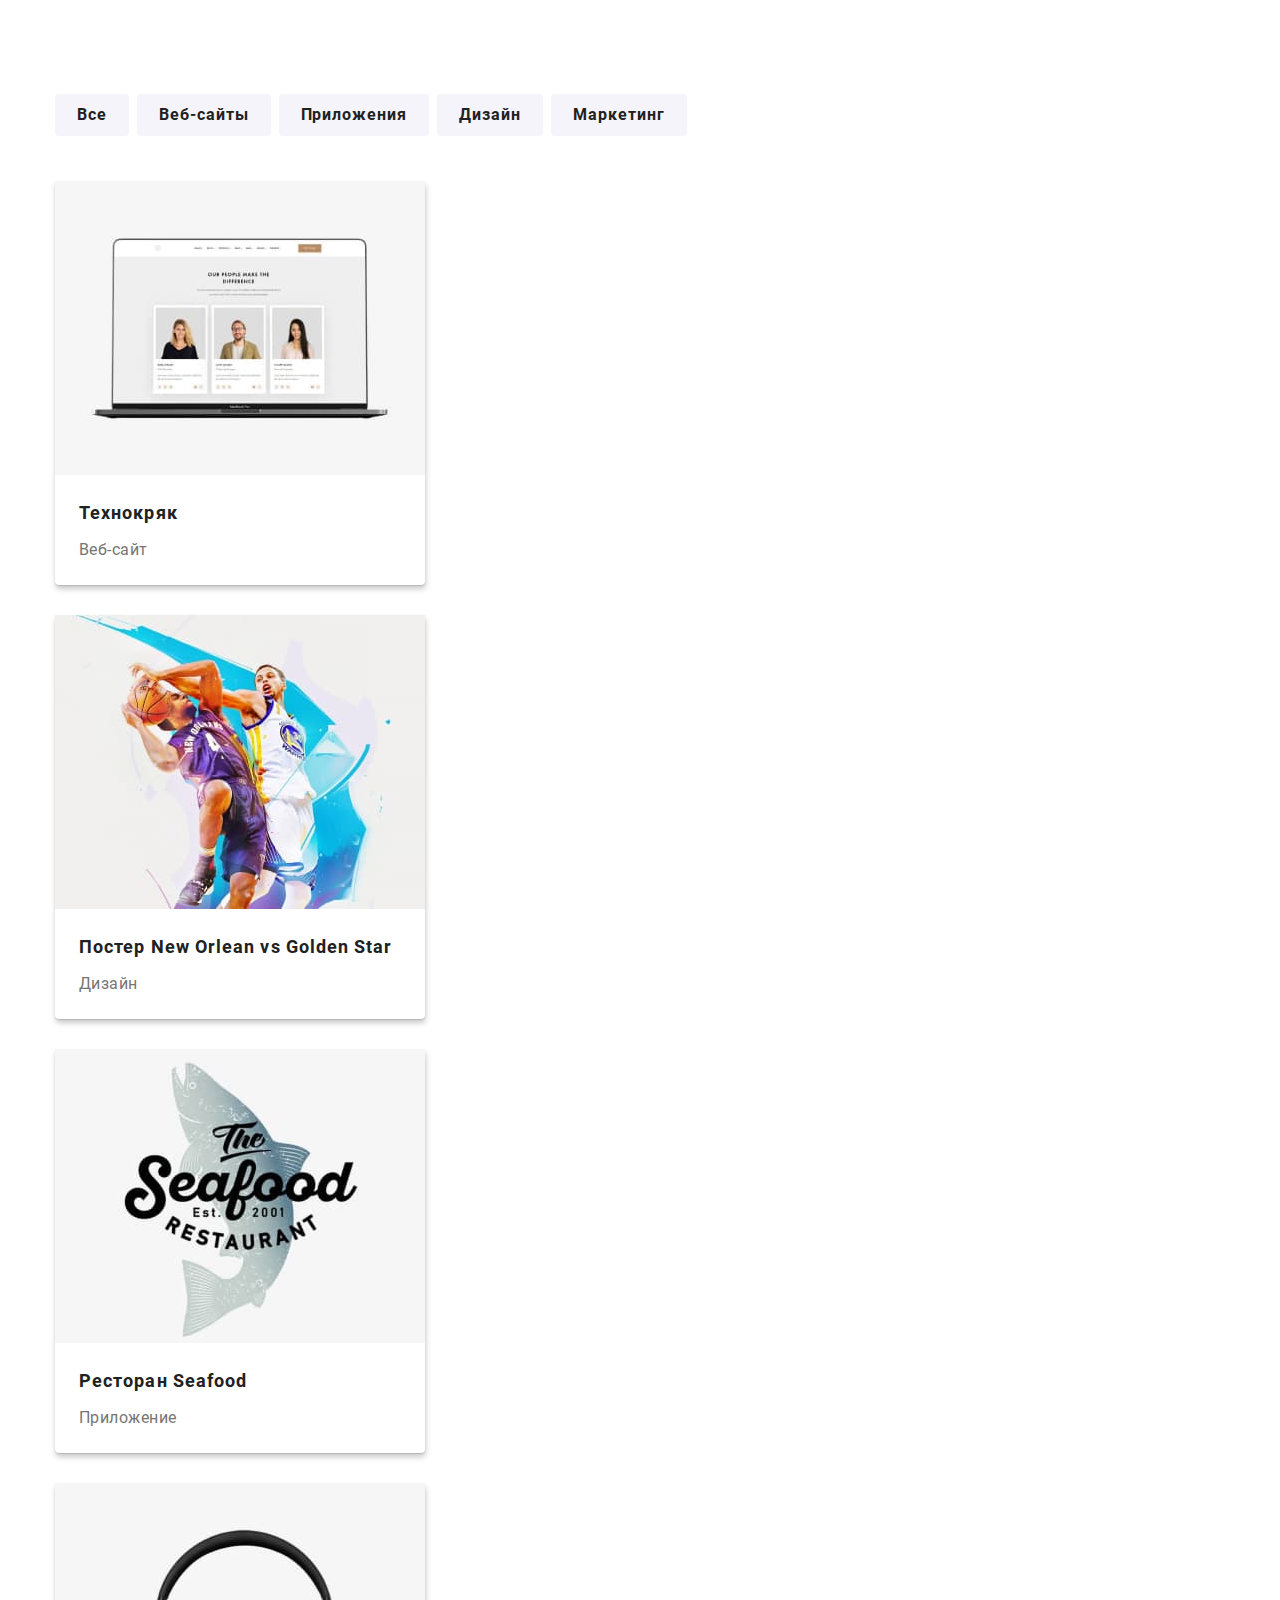
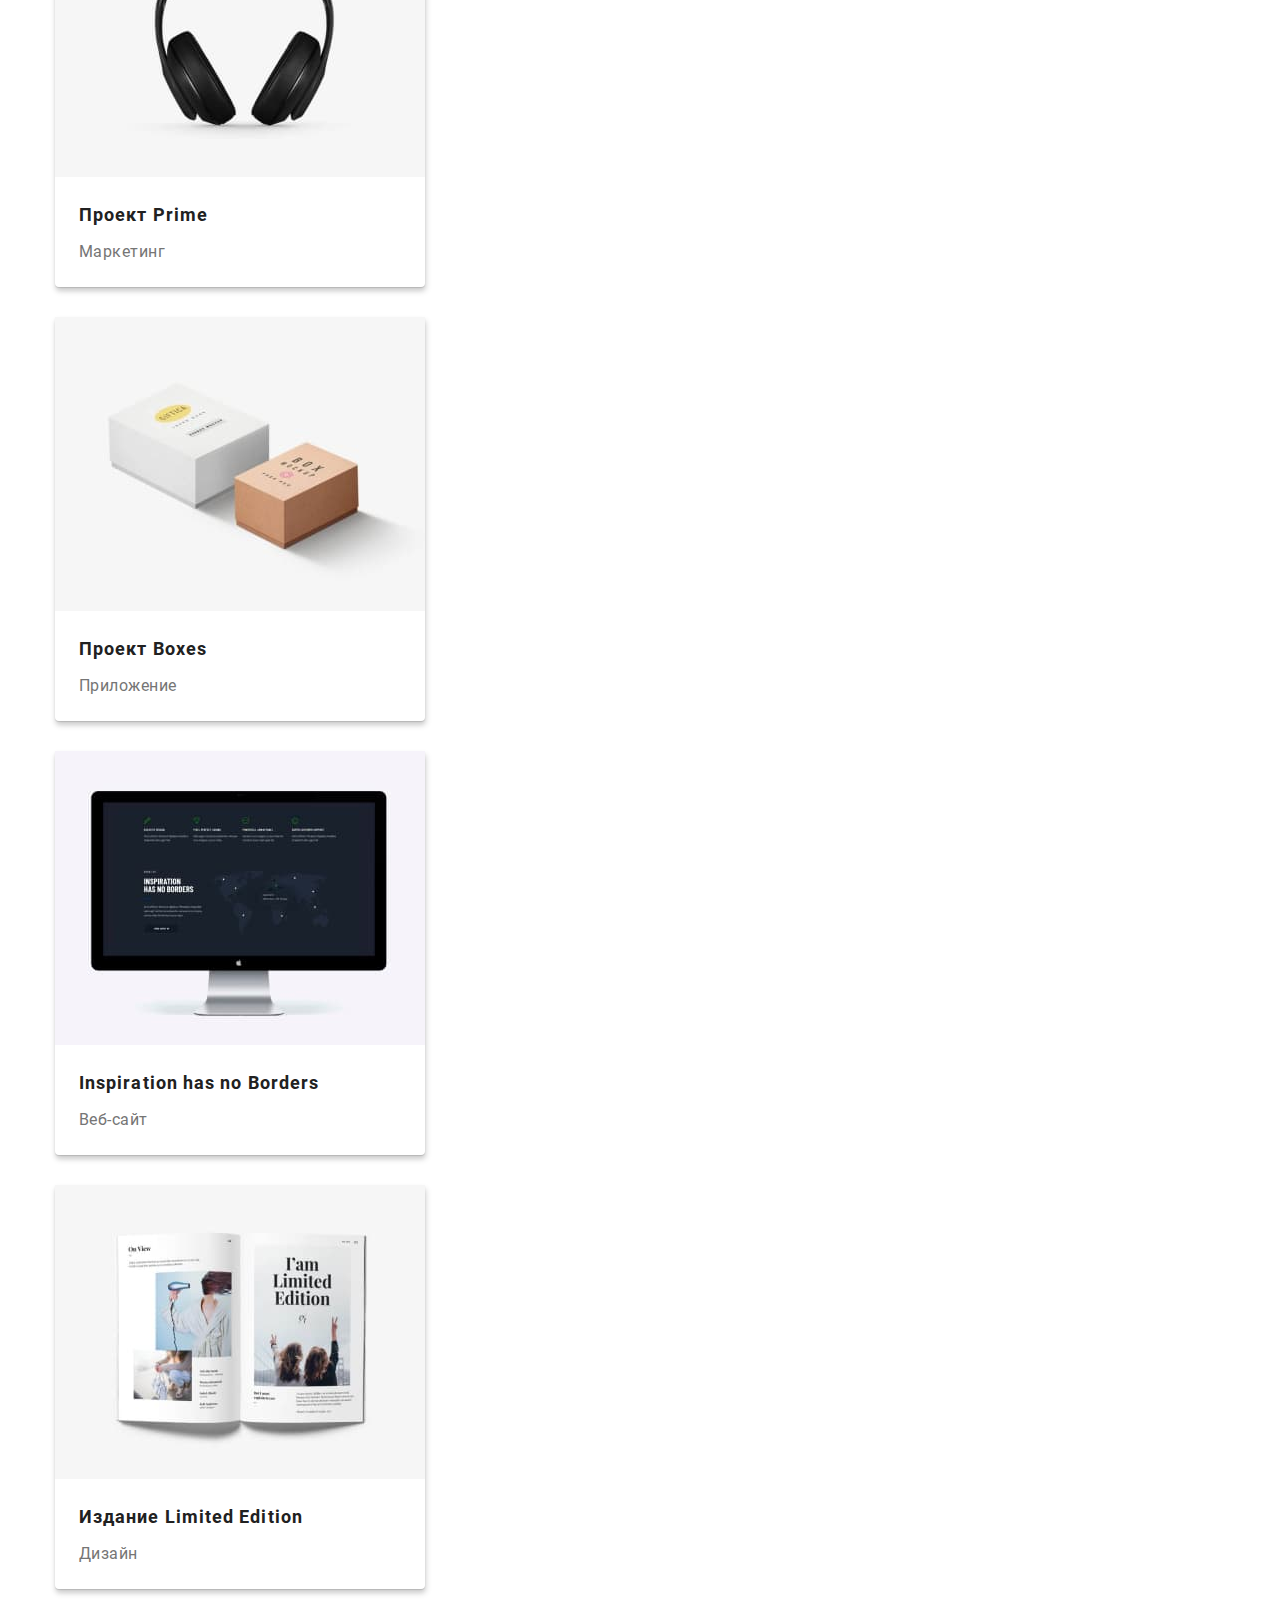
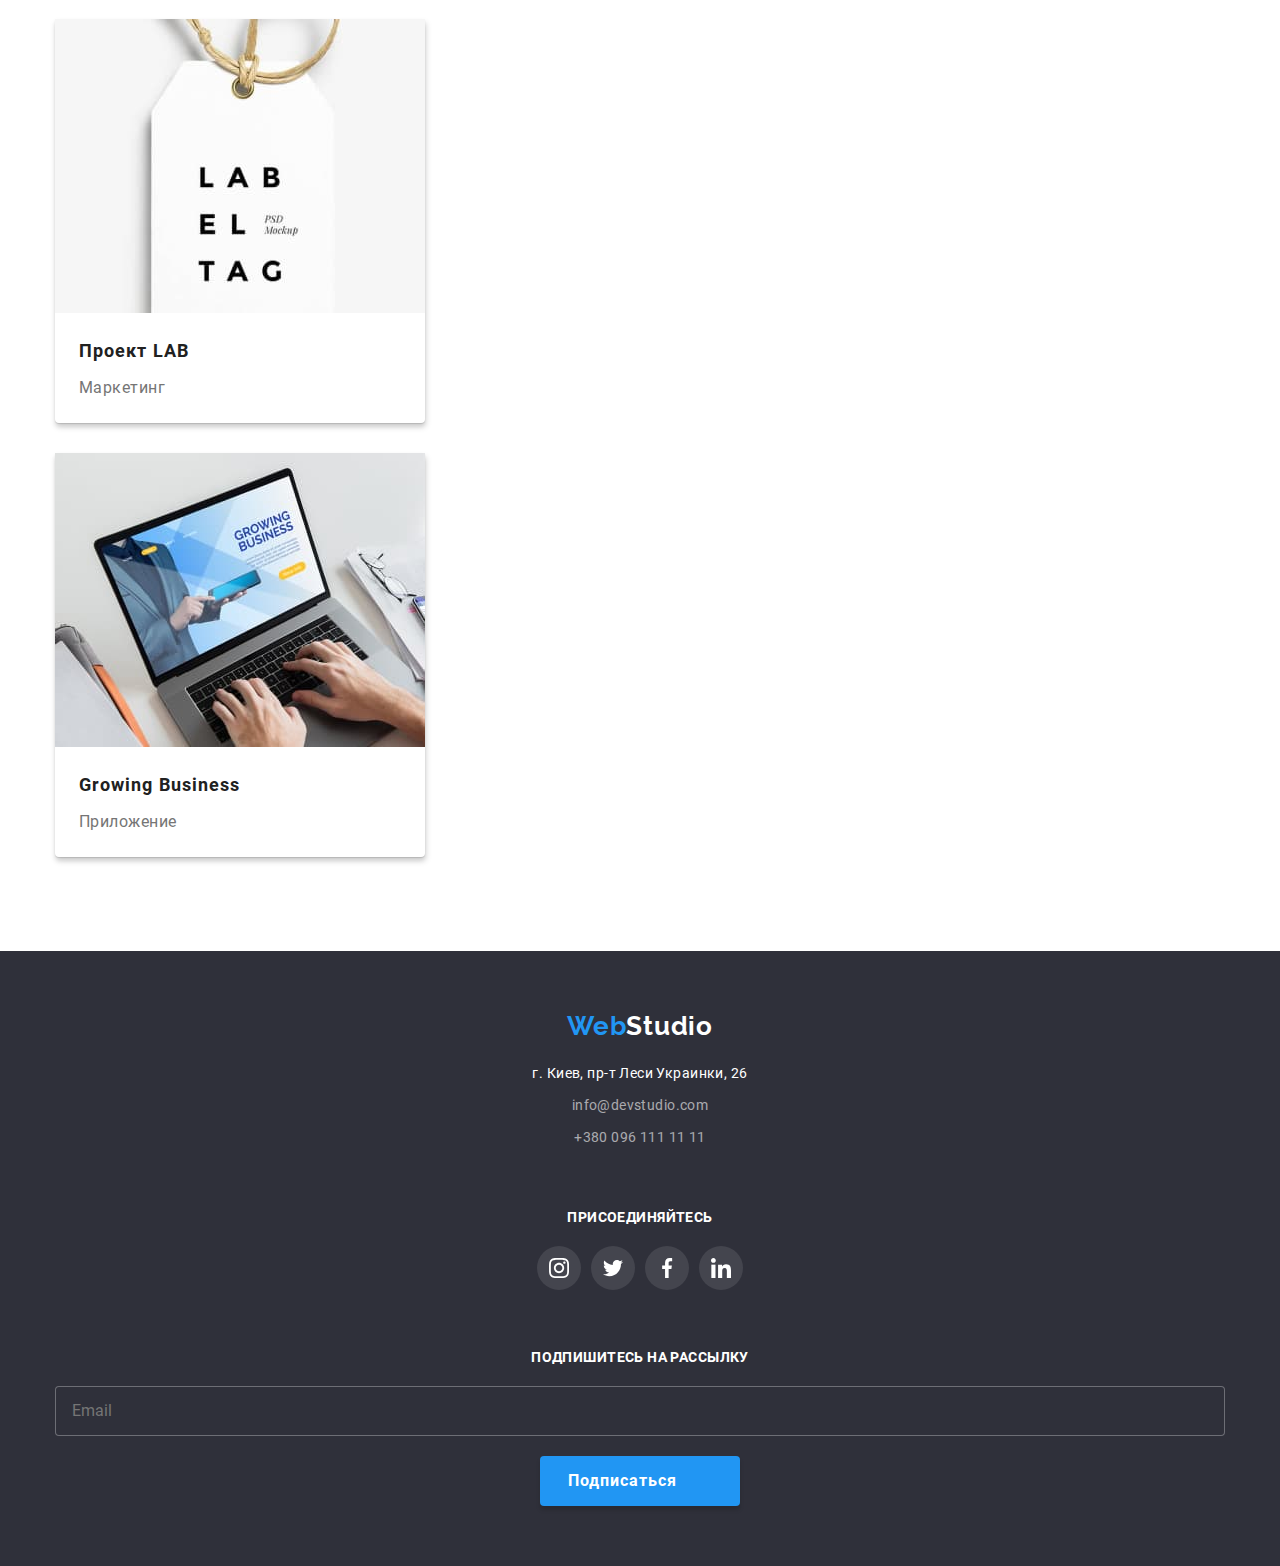
==== commit 3a56f101: "end mobile" ====
--- a/portfolio.html
+++ b/portfolio.html
@@ -79,8 +79,21 @@
                     <li class="portfolio-card">
                         <a href="#" class="link ecxample-card">
                             <div class="overlay-box">
-                                <img src="./images/portfolio/img1.jpg" alt="Специалисты сайта Технокряк" width="370"
-                                    height="294">
+
+                                <picture class="about__list-picture">
+                                    <source
+                                        srcset="./images/portfolio/portfolio-desktop-1.jpg 1x, ./images/portfolio/portfolio-desktop-1@2x.jpg 2x"
+                                        media="(min-width: 1200px)">
+                                    <source
+                                        srcset="./images/portfolio/portfolio-tablet-1.jpg 1x, ./images/portfolio/portfolio-tablet-1@2x.jpg 2x"
+                                        media="(min-width: 768px)">
+                                    <source srcset="./images/portfolio/portfolio-mobile-1@2x.jpg 2x"
+                                        media="(max-width: 480px)">
+                                    <img class="about__team-img" src="./images/portfolio/portfolio-mobile-1.jpg"
+                                        alt="Специалисты сайта Технокряк">
+                                </picture>
+
+
                                 <p class="overlay">Технокряк это современная площадка распространения коронавируса.
                                     Компании
                                     используют эту платформу для цифрового
@@ -98,9 +111,20 @@
                     <li class="portfolio-card">
                         <a href="#" class="link ecxample-card">
                             <div class="overlay-box">
-                                <img src="./images/portfolio/img2.jpg"
-                                    alt="Постер с изображением баскетболистов команд New Orlean и Golden Star"
-                                    width="370" height="294">
+
+                                <picture class="about__list-picture">
+                                    <source
+                                        srcset="./images/portfolio/portfolio-desktop-2.jpg 1x, ./images/portfolio/portfolio-desktop-2@2x.jpg 2x"
+                                        media="(min-width: 1200px)">
+                                    <source
+                                        srcset="./images/portfolio/portfolio-tablet-2.jpg 1x, ./images/portfolio/portfolio-tablet-2@2x.jpg 2x"
+                                        media="(min-width: 768px)">
+                                    <source srcset="./images/portfolio/portfolio-mobile-2@2x.jpg 2x"
+                                        media="(max-width: 480px)">
+                                    <img class="about__team-img" src="./images/portfolio/portfolio-mobile-2.jpg"
+                                        alt="Постер с изображением баскетболистов команд New Orlean и Golden Star">
+                                </picture>
+
                                 <p class="overlay">Постер New Orlean vs Golden Star</p>
                             </div>
 
@@ -113,8 +137,21 @@
                     <li class="portfolio-card">
                         <a href="#" class="link ecxample-card">
                             <div class="overlay-box">
-                                <img src="./images/portfolio/img3.jpg" alt="Реклама рыбного ресторана" width="370"
-                                    height="294">
+
+                                <picture class="about__list-picture">
+                                    <source
+                                        srcset="./images/portfolio/portfolio-desktop-3.jpg 1x, ./images/portfolio/portfolio-desktop-3@2x.jpg 2x"
+                                        media="(min-width: 1200px)">
+                                    <source
+                                        srcset="./images/portfolio/portfolio-tablet-3.jpg 1x, ./images/portfolio/portfolio-tablet-3@2x.jpg 2x"
+                                        media="(min-width: 768px)">
+                                    <source srcset="./images/portfolio/portfolio-mobile-3@2x.jpg 2x"
+                                        media="(max-width: 480px)">
+                                    <img class="about__team-img" src="./images/portfolio/portfolio-mobile-3.jpg"
+                                        alt="Реклама рыбного ресторана">
+                                </picture>
+
+
                                 <p class="overlay">Ресторан Seafood</p>
                             </div>
 
@@ -127,7 +164,20 @@
                     <li class="portfolio-card">
                         <a href="#" class="link ecxample-card">
                             <div class="overlay-box">
-                                <img src="./images/portfolio/img4.jpg" alt="Фото наушников" width="370" height="294">
+
+                                <picture class="about__list-picture">
+                                    <source
+                                        srcset="./images/portfolio/portfolio-desktop-4.jpg 1x, ./images/portfolio/portfolio-desktop-4@2x.jpg 2x"
+                                        media="(min-width: 1200px)">
+                                    <source
+                                        srcset="./images/portfolio/portfolio-tablet-4.jpg 1x, ./images/portfolio/portfolio-tablet-4@2x.jpg 2x"
+                                        media="(min-width: 768px)">
+                                    <source srcset="./images/portfolio/portfolio-mobile-4@2x.jpg 2x"
+                                        media="(max-width: 480px)">
+                                    <img class="about__team-img" src="./images/portfolio/portfolio-mobile-4.jpg"
+                                        alt="Фото наушников">
+                                </picture>
+
                                 <p class="overlay">Проект Prime</p>
                             </div>
 
@@ -140,7 +190,20 @@
                     <li class="portfolio-card">
                         <a href="#" class="link ecxample-card">
                             <div class="overlay-box">
-                                <img src="./images/portfolio/img5.jpg" alt="Коробки, упаковки" width="370" height="294">
+
+                                <picture class="about__list-picture">
+                                    <source
+                                        srcset="./images/portfolio/portfolio-desktop-5.jpg 1x, ./images/portfolio/portfolio-desktop-5@2x.jpg 2x"
+                                        media="(min-width: 1200px)">
+                                    <source
+                                        srcset="./images/portfolio/portfolio-tablet-5.jpg 1x, ./images/portfolio/portfolio-tablet-5@2x.jpg 2x"
+                                        media="(min-width: 768px)">
+                                    <source srcset="./images/portfolio/portfolio-mobile-5@2x.jpg 2x"
+                                        media="(max-width: 480px)">
+                                    <img class="about__team-img" src="./images/portfolio/portfolio-mobile-5.jpg"
+                                        alt="Коробки, упаковки">
+                                </picture>
+
                                 <p class="overlay">Проект Boxes</p>
                             </div>
 
@@ -153,7 +216,19 @@
                     <li class="portfolio-card">
                         <a href="#" class="link ecxample-card">
                             <div class="overlay-box">
-                                <img src="./images/portfolio/img6.jpg" alt="Страница сайта" width="370" height="294">
+                                <picture class="about__list-picture">
+                                    <source
+                                        srcset="./images/portfolio/portfolio-desktop-6.jpg 1x, ./images/portfolio/portfolio-desktop-6@2x.jpg 2x"
+                                        media="(min-width: 1200px)">
+                                    <source
+                                        srcset="./images/portfolio/portfolio-tablet-6.jpg 1x, ./images/portfolio/portfolio-tablet-6@2x.jpg 2x"
+                                        media="(min-width: 768px)">
+                                    <source srcset="./images/portfolio/portfolio-mobile-6@2x.jpg 2x"
+                                        media="(max-width: 480px)">
+                                    <img class="about__team-img" src="./images/portfolio/portfolio-mobile-6.jpg"
+                                        alt="Страница сайта">
+                                </picture>
+
                                 <p class="overlay">Inspiration has no Borders</p>
                             </div>
 
@@ -166,7 +241,19 @@
                     <li class="portfolio-card">
                         <a href="#" class="link ecxample-card">
                             <div class="overlay-box">
-                                <img src="./images/portfolio/img7.jpg" alt="Разворот книги" width="370" height="294">
+                                <picture class="about__list-picture">
+                                    <source
+                                        srcset="./images/portfolio/portfolio-desktop-7.jpg 1x, ./images/portfolio/portfolio-desktop-7@2x.jpg 2x"
+                                        media="(min-width: 1200px)">
+                                    <source
+                                        srcset="./images/portfolio/portfolio-tablet-7.jpg 1x, ./images/portfolio/portfolio-tablet-7@2x.jpg 2x"
+                                        media="(min-width: 768px)">
+                                    <source srcset="./images/portfolio/portfolio-mobile-7@2x.jpg 2x"
+                                        media="(max-width: 480px)">
+                                    <img class="about__team-img" src="./images/portfolio/portfolio-mobile-7.jpg"
+                                        alt="Разворот книги">
+                                </picture>
+
                                 <p class="overlay">Издание Limited Edition</p>
                             </div>
 
@@ -179,8 +266,19 @@
                     <li class="portfolio-card">
                         <a href="#" class="link ecxample-card">
                             <div class="overlay-box">
-                                <img src="./images/portfolio/img8.jpg" alt="Брендовая этикетка" width="370"
-                                    height="294">
+                                <picture class="about__list-picture">
+                                    <source
+                                        srcset="./images/portfolio/portfolio-desktop-8.jpg 1x, ./images/portfolio/portfolio-desktop-8@2x.jpg 2x"
+                                        media="(min-width: 1200px)">
+                                    <source
+                                        srcset="./images/portfolio/portfolio-tablet-8.jpg 1x, ./images/portfolio/portfolio-tablet-8@2x.jpg 2x"
+                                        media="(min-width: 768px)">
+                                    <source srcset="./images/portfolio/portfolio-mobile-8@2x.jpg 2x"
+                                        media="(max-width: 480px)">
+                                    <img class="about__team-img" src="./images/portfolio/portfolio-mobile-8.jpg"
+                                        alt="Брендовая этикетка">
+                                </picture>
+
                                 <p class="overlay">Проект LAB</p>
                             </div>
 
@@ -193,8 +291,19 @@
                     <li class="portfolio-card">
                         <a href="#" class="link ecxample-card">
                             <div class="overlay-box">
-                                <img src="./images/portfolio/img9.jpg"
-                                    alt="Человек работает в приложении Growing Business" width="370" height="294">
+                                <picture class="about__list-picture">
+                                    <source
+                                        srcset="./images/portfolio/portfolio-desktop-9.jpg 1x, ./images/portfolio/portfolio-desktop-9@2x.jpg 2x"
+                                        media="(min-width: 1200px)">
+                                    <source
+                                        srcset="./images/portfolio/portfolio-tablet-9.jpg 1x, ./images/portfolio/portfolio-tablet-9@2x.jpg 2x"
+                                        media="(min-width: 768px)">
+                                    <source srcset="./images/portfolio/portfolio-mobile-9@2x.jpg 2x"
+                                        media="(max-width: 480px)">
+                                    <img class="about__team-img" src="./images/portfolio/portfolio-mobile-9.jpg"
+                                        alt="Человек работает в приложении Growing Business">
+                                </picture>
+
                                 <p class="overlay">Growing Business</p>
                             </div>
 
--- a/css/portfolio.min.css
+++ b/css/portfolio.min.css
@@ -1 +1 @@
-/*! normalize.css v8.0.1 | MIT License | github.com/necolas/normalize.css */html{line-height:1.15;-webkit-text-size-adjust:100%}body{margin:0}main{display:block}h1{font-size:2em;margin:.67em 0}hr{-webkit-box-sizing:content-box;box-sizing:content-box;height:0;overflow:visible}pre{font-family:monospace,monospace;font-size:1em}a{background-color:transparent}abbr[title]{border-bottom:none;text-decoration:underline;-webkit-text-decoration:underline dotted;text-decoration:underline dotted}b,strong{font-weight:bolder}code,kbd,samp{font-family:monospace,monospace;font-size:1em}small{font-size:80%}sub,sup{font-size:75%;line-height:0;position:relative;vertical-align:baseline}sub{bottom:-0.25em}sup{top:-0.5em}img{border-style:none}button,input,optgroup,select,textarea{font-family:inherit;font-size:100%;line-height:1.15;margin:0}button,input{overflow:visible}button,select{text-transform:none}button,[type=button],[type=reset],[type=submit]{-webkit-appearance:button}button::-moz-focus-inner,[type=button]::-moz-focus-inner,[type=reset]::-moz-focus-inner,[type=submit]::-moz-focus-inner{border-style:none;padding:0}button:-moz-focusring,[type=button]:-moz-focusring,[type=reset]:-moz-focusring,[type=submit]:-moz-focusring{outline:1px dotted ButtonText}fieldset{padding:.35em .75em .625em}legend{-webkit-box-sizing:border-box;box-sizing:border-box;color:inherit;display:table;max-width:100%;padding:0;white-space:normal}progress{vertical-align:baseline}textarea{overflow:auto}[type=checkbox],[type=radio]{-webkit-box-sizing:border-box;box-sizing:border-box;padding:0}[type=number]::-webkit-inner-spin-button,[type=number]::-webkit-outer-spin-button{height:auto}[type=search]{-webkit-appearance:textfield;outline-offset:-2px}[type=search]::-webkit-search-decoration{-webkit-appearance:none}::-webkit-file-upload-button{-webkit-appearance:button;font:inherit}details{display:block}summary{display:list-item}template{display:none}[hidden]{display:none}@font-face{font-family:"Roboto";src:url("../font/Roboto-Black.woff2") format("woff2"),url("../font/Roboto-Black.woff") format("woff");font-weight:900;font-style:normal}@font-face{font-family:"Roboto";src:url("../font/Roboto-Bold.woff2") format("woff2"),url("../font/Roboto-Bold.woff") format("woff");font-weight:700;font-style:normal}@font-face{font-family:"Roboto";src:url("../font/Roboto-Medium.woff2") format("woff2"),url("../font/Roboto-Medium.woff") format("woff");font-weight:500;font-style:normal}@font-face{font-family:"Roboto";src:url("../font/Roboto-Regular.woff2") format("woff2"),url("../font/Roboto-Regular.woff") format("woff");font-weight:400;font-style:normal}@font-face{font-family:"Raleway";src:url("../font/Raleway-Bold.woff2") format("woff2"),url("../font/Raleway-Bold.woff") format("woff");font-weight:700;font-style:normal}:root{--b-dark: #2f303a;--b-middle: #f5f4fa;--b-blue: #2196f3;--b-white: #ffffff;--b-black: #000000;--txt-dark: #212121;--txt-grey: #757575;--txt-light: #ffffff;--txt-bleu: #2196f3;--light: #afb1b8;--white: #ffffff;--accent-background: #2196f3;--dark-background: rgba(255, 255, 255, 0.1);--light-background: #ffffff;--main-font: Roboto, sans-serif;--secondary-font: Raleway, sans-serif;--timer: cubic-bezier(0.4, 0, 0.2, 1)}:root{--b-dark: #2f303a;--b-middle: #f5f4fa;--b-blue: #2196f3;--b-white: #ffffff;--b-black: #000000;--txt-dark: #212121;--txt-grey: #757575;--txt-light: #ffffff;--txt-bleu: #2196f3;--light: #afb1b8;--white: #ffffff;--accent-background: #2196f3;--dark-background: rgba(255, 255, 255, 0.1);--light-background: #ffffff;--main-font: Roboto, sans-serif;--secondary-font: Raleway, sans-serif;--timer: cubic-bezier(0.4, 0, 0.2, 1)}*,::after,::before{-webkit-box-sizing:border-box;box-sizing:border-box}body{font-family:var(--main-font);font-style:normal;color:var(--txt-grey)}h1,h2,h3,h4,h5,h6,p{margin:0}ul,li{margin:0;padding:0}img{display:block;margin:0}.link{text-decoration:none}.list{list-style:none}.visually-hidden{position:absolute;width:1px;height:1px;margin:-1px;padding:0;overflow:hidden;border:0;clip:rect(0 0 0 0)}.container{width:100%;padding:0 5px;margin:0 auto}@media screen and (min-width: 480px){.container{max-width:480px;padding:0 15px}}@media screen and (min-width: 768px){.container{max-width:768px}}@media screen and (min-width: 1200px){.container{max-width:1200px}}.section{padding:60px 0}@media screen and (min-width: 1200px){.section{padding:94px 0}}:root{--b-dark: #2f303a;--b-middle: #f5f4fa;--b-blue: #2196f3;--b-white: #ffffff;--b-black: #000000;--txt-dark: #212121;--txt-grey: #757575;--txt-light: #ffffff;--txt-bleu: #2196f3;--light: #afb1b8;--white: #ffffff;--accent-background: #2196f3;--dark-background: rgba(255, 255, 255, 0.1);--light-background: #ffffff;--main-font: Roboto, sans-serif;--secondary-font: Raleway, sans-serif;--timer: cubic-bezier(0.4, 0, 0.2, 1)}.logo{font-family:var(--secondary-font);color:var(--txt-bleu);font-style:normal;font-weight:700;font-size:24px;line-height:1.167;letter-spacing:.03em;height:28px}.logo-dark{color:var(--txt-dark)}.logo-white{color:var(--txt-light)}@media screen and (min-width: 1200px){.logo{font-size:26px;line-height:1.19;height:31px}}:root{--b-dark: #2f303a;--b-middle: #f5f4fa;--b-blue: #2196f3;--b-white: #ffffff;--b-black: #000000;--txt-dark: #212121;--txt-grey: #757575;--txt-light: #ffffff;--txt-bleu: #2196f3;--light: #afb1b8;--white: #ffffff;--accent-background: #2196f3;--dark-background: rgba(255, 255, 255, 0.1);--light-background: #ffffff;--main-font: Roboto, sans-serif;--secondary-font: Raleway, sans-serif;--timer: cubic-bezier(0.4, 0, 0.2, 1)}.btn{display:-webkit-box;display:-ms-flexbox;display:flex;background-color:var(--b-blue);font-family:var(--main-font);font-weight:bold;font-size:16px;line-height:1.875;letter-spacing:.06em;border:none;border-radius:4px}:root{--b-dark: #2f303a;--b-middle: #f5f4fa;--b-blue: #2196f3;--b-white: #ffffff;--b-black: #000000;--txt-dark: #212121;--txt-grey: #757575;--txt-light: #ffffff;--txt-bleu: #2196f3;--light: #afb1b8;--white: #ffffff;--accent-background: #2196f3;--dark-background: rgba(255, 255, 255, 0.1);--light-background: #ffffff;--main-font: Roboto, sans-serif;--secondary-font: Raleway, sans-serif;--timer: cubic-bezier(0.4, 0, 0.2, 1)}.social-list{display:-webkit-box;display:-ms-flexbox;display:flex;-webkit-box-pack:justify;-ms-flex-pack:justify;justify-content:space-between}.social-list-link{background-color:var(--light-background);display:-webkit-box;display:-ms-flexbox;display:flex;-webkit-box-pack:center;-ms-flex-pack:center;justify-content:center;-webkit-box-align:center;-ms-flex-align:center;align-items:center;width:44px;height:44px;border-radius:50%;-webkit-transition:background-color 250ms var(--timer);transition:background-color 250ms var(--timer)}.social-list-link:hover{background-color:var(--accent-background);-webkit-transform:opasity;transform:opasity}.social-list-link:focus{background-color:var(--accent-background);outline:1px solid #757575;-webkit-transform:opasity;transform:opasity}.social-list-icon{width:20px;height:20px;fill:var(--light);-webkit-transition:fill 250ms var(--timer);transition:fill 250ms var(--timer)}.social-list-link:hover .social-list-icon,.social-list-link:focus .social-list-icon{fill:var(--white);-webkit-transform:opasity;transform:opasity}.social-list-item:not(:last-child){margin-right:10px}:root{--b-dark: #2f303a;--b-middle: #f5f4fa;--b-blue: #2196f3;--b-white: #ffffff;--b-black: #000000;--txt-dark: #212121;--txt-grey: #757575;--txt-light: #ffffff;--txt-bleu: #2196f3;--light: #afb1b8;--white: #ffffff;--accent-background: #2196f3;--dark-background: rgba(255, 255, 255, 0.1);--light-background: #ffffff;--main-font: Roboto, sans-serif;--secondary-font: Raleway, sans-serif;--timer: cubic-bezier(0.4, 0, 0.2, 1)}.head{padding-top:24px;padding-bottom:25px;border-bottom-width:1px;border-bottom-style:solid;border-bottom-color:#eee}.head .container{display:-webkit-box;display:-ms-flexbox;display:flex;-webkit-box-align:center;-ms-flex-align:center;align-items:center}.head .logo{margin-right:93px}.head .nav-address{margin-left:auto}.nav{display:-webkit-box;display:-ms-flexbox;display:flex;-webkit-box-align:center;-ms-flex-align:center;align-items:center}.nav-listitems{display:-webkit-box;display:-ms-flexbox;display:flex;-webkit-box-align:center;-ms-flex-align:center;align-items:center}.nav-listitems:not(:last-child){margin-right:50px}.menu-links{display:-webkit-box;display:-ms-flexbox;display:flex}.link-items{color:var(--txt-dark);font-weight:500;font-size:14px;line-height:1.14;letter-spacing:.02em;display:-webkit-box;display:-ms-flexbox;display:flex;-webkit-transition:color 250ms var(--timer);transition:color 250ms var(--timer)}.link-items:hover{color:var(--txt-bleu);-webkit-transform:opasity;transform:opasity}.link-items:focus{color:var(--txt-bleu);outline:1px solid #757575;-webkit-transform:opasity;transform:opasity}.link-icon{display:-webkit-box;display:-ms-flexbox;display:flex;width:16px;height:16px;background-color:var(--light-background);fill:var(--txt-grey);margin-right:10px;-o-object-fit:contain;object-fit:contain;-o-object-position:center;object-position:center;-webkit-transition:fill 250ms var(--timer);transition:fill 250ms var(--timer)}.address{display:-webkit-box;display:-ms-flexbox;display:flex;color:var(--txt-grey);font-weight:500;font-style:normal;font-size:14px;line-height:1.14;letter-spacing:.02em;-webkit-transition:color 250ms var(--timer);transition:color 250ms var(--timer)}.address:focus{color:var(--txt-bleu);outline:1px solid #757575;-webkit-transform:opasity;transform:opasity}.address:hover{color:var(--txt-bleu);-webkit-transform:opasity;transform:opasity}.address:hover .link-icon,.address:focus .link-icon{fill:var(--txt-bleu);color:var(--txt-bleu);outline:none;-webkit-transform:opasity;transform:opasity}.accent{color:var(--txt-bleu);position:relative}a.accent::after{content:"";position:absolute;width:100%;height:4px;top:45px;border-radius:4px;background-color:var(--b-blue)}:root{--b-dark: #2f303a;--b-middle: #f5f4fa;--b-blue: #2196f3;--b-white: #ffffff;--b-black: #000000;--txt-dark: #212121;--txt-grey: #757575;--txt-light: #ffffff;--txt-bleu: #2196f3;--light: #afb1b8;--white: #ffffff;--accent-background: #2196f3;--dark-background: rgba(255, 255, 255, 0.1);--light-background: #ffffff;--main-font: Roboto, sans-serif;--secondary-font: Raleway, sans-serif;--timer: cubic-bezier(0.4, 0, 0.2, 1)}.filter{display:-webkit-box;display:-ms-flexbox;display:flex;-ms-flex-wrap:wrap;flex-wrap:wrap;-webkit-box-pack:start;-ms-flex-pack:start;justify-content:start;margin-bottom:50px}.filter-item:not(:last-child){margin-right:8px}.btn-portfolio{background-color:var(--b-middle);color:var(--txt-dark);font-weight:500;padding:6px 22px;margin-bottom:15px}:root{--b-dark: #2f303a;--b-middle: #f5f4fa;--b-blue: #2196f3;--b-white: #ffffff;--b-black: #000000;--txt-dark: #212121;--txt-grey: #757575;--txt-light: #ffffff;--txt-bleu: #2196f3;--light: #afb1b8;--white: #ffffff;--accent-background: #2196f3;--dark-background: rgba(255, 255, 255, 0.1);--light-background: #ffffff;--main-font: Roboto, sans-serif;--secondary-font: Raleway, sans-serif;--timer: cubic-bezier(0.4, 0, 0.2, 1)}.work-example{display:-webkit-box;display:-ms-flexbox;display:flex;-ms-flex-wrap:wrap;flex-wrap:wrap;-ms-flex-preferred-size:calc((100%-60px) / 3);flex-basis:calc((100%-60px) / 3)}.ecxample-card{display:block}.ecxample-card:hover{-webkit-box-shadow:0px 1px 1px rgba(0,0,0,.12),0px 4px 4px rgba(0,0,0,.06),1px 4px 6px rgba(0,0,0,.16);box-shadow:0px 1px 1px rgba(0,0,0,.12),0px 4px 4px rgba(0,0,0,.06),1px 4px 6px rgba(0,0,0,.16)}.ecxample-card:focus{-webkit-box-shadow:0px 1px 1px rgba(0,0,0,.12),0px 4px 4px rgba(0,0,0,.06),1px 4px 6px rgba(0,0,0,.16);box-shadow:0px 1px 1px rgba(0,0,0,.12),0px 4px 4px rgba(0,0,0,.06),1px 4px 6px rgba(0,0,0,.16);outline:1px solid #757575}.portfolio-title{color:var(--txt-dark);font-style:normal;font-weight:bold;font-size:18px;line-height:2;letter-spacing:.06em}.portfolio-description{font-weight:normal;font-size:16px;line-height:1.87;letter-spacing:.03em;color:var(--txt-grey);margin-top:4px}.portfolio-card{display:-webkit-box;display:-ms-flexbox;display:flex;margin-right:30px;min-height:404px;margin-bottom:30px;-webkit-box-sizing:border-box;box-sizing:border-box;border-radius:0px 0px 4px 4px}.portfolio-card:nth-child(3n){margin-right:0}.portfolio-card:nth-last-child(-n+3){margin-bottom:0}.card-content{width:100%;padding-top:20px;padding-bottom:20px;padding-left:24px;padding-right:24px;border-right-width:1px;border-right-style:solid;border-right-color:#eee;border-bottom-width:1px;border-bottom-style:solid;border-bottom-color:#eee;border-left-width:1px;border-left-style:solid;border-left-color:#eee;border-radius:0px 0px 4px 4px}.overlay{position:absolute;background-color:rgba(33,150,243,.9);color:var(--txt-light);font-style:normal;font-weight:normal;font-size:18px;line-height:1.56;letter-spacing:.03em;padding:63px 24px;width:100%;height:100%;top:100%;left:0;-webkit-transform:translateY(0);transform:translateY(0);-webkit-transition:-webkit-transform 250ms var(--timer);transition:-webkit-transform 250ms var(--timer);transition:transform 250ms var(--timer);transition:transform 250ms var(--timer), -webkit-transform 250ms var(--timer)}.overlay-box{display:-webkit-box;display:-ms-flexbox;display:flex;position:relative;overflow:hidden}.ecxample-card:hover .overlay,.ecxample-card:focus .overlay{-webkit-transform:translateY(-100%);transform:translateY(-100%)}:root{--b-dark: #2f303a;--b-middle: #f5f4fa;--b-blue: #2196f3;--b-white: #ffffff;--b-black: #000000;--txt-dark: #212121;--txt-grey: #757575;--txt-light: #ffffff;--txt-bleu: #2196f3;--light: #afb1b8;--white: #ffffff;--accent-background: #2196f3;--dark-background: rgba(255, 255, 255, 0.1);--light-background: #ffffff;--main-font: Roboto, sans-serif;--secondary-font: Raleway, sans-serif;--timer: cubic-bezier(0.4, 0, 0.2, 1)}:root{--b-dark: #2f303a;--b-middle: #f5f4fa;--b-blue: #2196f3;--b-white: #ffffff;--b-black: #000000;--txt-dark: #212121;--txt-grey: #757575;--txt-light: #ffffff;--txt-bleu: #2196f3;--light: #afb1b8;--white: #ffffff;--accent-background: #2196f3;--dark-background: rgba(255, 255, 255, 0.1);--light-background: #ffffff;--main-font: Roboto, sans-serif;--secondary-font: Raleway, sans-serif;--timer: cubic-bezier(0.4, 0, 0.2, 1)}.btn{display:-webkit-box;display:-ms-flexbox;display:flex;background-color:var(--b-blue);font-family:var(--main-font);font-weight:bold;font-size:16px;line-height:1.875;letter-spacing:.06em;border:none;border-radius:4px}.footer{background-color:var(--b-dark);padding-top:60px;padding-bottom:60px;-webkit-box-pack:center;-ms-flex-pack:center;justify-content:center}.footer-address{font-weight:normal;font-size:14px;font-style:normal;line-height:1.71;letter-spacing:.03em;margin-top:20px;margin-bottom:60px}.footer .social-list-icon{fill:var(--white)}.footer .social-list-link{background-color:var(--dark-background)}.contakt-box{display:-webkit-box;display:-ms-flexbox;display:flex;-webkit-box-orient:vertical;-webkit-box-direction:normal;-ms-flex-direction:column;flex-direction:column;-webkit-box-align:center;-ms-flex-align:center;align-items:center}.link-addres{color:var(--txt-light)}.link-contact{color:rgba(255,255,255,.6);display:-webkit-box;display:-ms-flexbox;display:flex;-webkit-box-orient:vertical;-webkit-box-direction:normal;-ms-flex-direction:column;flex-direction:column;-webkit-box-align:center;-ms-flex-align:center;align-items:center}.following-box{display:-webkit-box;display:-ms-flexbox;display:flex;-webkit-box-orient:vertical;-webkit-box-direction:normal;-ms-flex-direction:column;flex-direction:column;-webkit-box-align:center;-ms-flex-align:center;align-items:center;margin-bottom:60px}.follow-mailing{color:var(--txt-light);font-style:normal;font-weight:bold;font-size:14px;line-height:1.14;letter-spacing:.03em;text-transform:uppercase;margin-bottom:20px}.mailing-box{display:-webkit-box;display:-ms-flexbox;display:flex;-webkit-box-orient:vertical;-webkit-box-direction:normal;-ms-flex-direction:column;flex-direction:column;-webkit-box-align:center;-ms-flex-align:center;align-items:center;width:100%}.mailing-box .btn{display:-webkit-box;display:-ms-flexbox;display:flex;width:200px;height:50px;padding:10px 28px;color:var(--white);-webkit-box-shadow:0px 4px 4px rgba(0,0,0,.15);box-shadow:0px 4px 4px rgba(0,0,0,.15)}.mailing-input{width:100%;height:50px;background-color:var(--b-dark);border:1px solid rgba(255,255,255,.3);border-radius:4px;margin-bottom:20px;padding-left:16px;padding-top:15px;padding-bottom:15px}.list-element:not(:last-child){margin-bottom:8px}.form-contact{display:-webkit-box;display:-ms-flexbox;display:flex;-webkit-box-orient:vertical;-webkit-box-direction:normal;-ms-flex-direction:column;flex-direction:column;-webkit-box-align:center;-ms-flex-align:center;align-items:center;width:100%}.svg-position{display:-webkit-box;display:-ms-flexbox;display:flex;position:relative}.icon-send-fly{position:absolute;right:28px;top:13px;display:-webkit-box;display:-ms-flexbox;display:flex;fill:var(--txt-light)}/*# sourceMappingURL=portfolio.min.css.map */+/*! normalize.css v8.0.1 | MIT License | github.com/necolas/normalize.css */html{line-height:1.15;-webkit-text-size-adjust:100%}body{margin:0}main{display:block}h1{font-size:2em;margin:.67em 0}hr{-webkit-box-sizing:content-box;box-sizing:content-box;height:0;overflow:visible}pre{font-family:monospace,monospace;font-size:1em}a{background-color:transparent}abbr[title]{border-bottom:none;text-decoration:underline;-webkit-text-decoration:underline dotted;text-decoration:underline dotted}b,strong{font-weight:bolder}code,kbd,samp{font-family:monospace,monospace;font-size:1em}small{font-size:80%}sub,sup{font-size:75%;line-height:0;position:relative;vertical-align:baseline}sub{bottom:-0.25em}sup{top:-0.5em}img{border-style:none}button,input,optgroup,select,textarea{font-family:inherit;font-size:100%;line-height:1.15;margin:0}button,input{overflow:visible}button,select{text-transform:none}button,[type=button],[type=reset],[type=submit]{-webkit-appearance:button}button::-moz-focus-inner,[type=button]::-moz-focus-inner,[type=reset]::-moz-focus-inner,[type=submit]::-moz-focus-inner{border-style:none;padding:0}button:-moz-focusring,[type=button]:-moz-focusring,[type=reset]:-moz-focusring,[type=submit]:-moz-focusring{outline:1px dotted ButtonText}fieldset{padding:.35em .75em .625em}legend{-webkit-box-sizing:border-box;box-sizing:border-box;color:inherit;display:table;max-width:100%;padding:0;white-space:normal}progress{vertical-align:baseline}textarea{overflow:auto}[type=checkbox],[type=radio]{-webkit-box-sizing:border-box;box-sizing:border-box;padding:0}[type=number]::-webkit-inner-spin-button,[type=number]::-webkit-outer-spin-button{height:auto}[type=search]{-webkit-appearance:textfield;outline-offset:-2px}[type=search]::-webkit-search-decoration{-webkit-appearance:none}::-webkit-file-upload-button{-webkit-appearance:button;font:inherit}details{display:block}summary{display:list-item}template{display:none}[hidden]{display:none}@font-face{font-family:"Roboto";src:url("../font/Roboto-Black.woff2") format("woff2"),url("../font/Roboto-Black.woff") format("woff");font-weight:900;font-style:normal}@font-face{font-family:"Roboto";src:url("../font/Roboto-Bold.woff2") format("woff2"),url("../font/Roboto-Bold.woff") format("woff");font-weight:700;font-style:normal}@font-face{font-family:"Roboto";src:url("../font/Roboto-Medium.woff2") format("woff2"),url("../font/Roboto-Medium.woff") format("woff");font-weight:500;font-style:normal}@font-face{font-family:"Roboto";src:url("../font/Roboto-Regular.woff2") format("woff2"),url("../font/Roboto-Regular.woff") format("woff");font-weight:400;font-style:normal}@font-face{font-family:"Raleway";src:url("../font/Raleway-Bold.woff2") format("woff2"),url("../font/Raleway-Bold.woff") format("woff");font-weight:700;font-style:normal}:root{--b-dark: #2f303a;--b-middle: #f5f4fa;--b-blue: #2196f3;--b-white: #ffffff;--b-black: #000000;--txt-dark: #212121;--txt-grey: #757575;--txt-light: #ffffff;--txt-bleu: #2196f3;--light: #afb1b8;--white: #ffffff;--accent-background: #2196f3;--dark-background: rgba(255, 255, 255, 0.1);--light-background: #ffffff;--main-font: Roboto, sans-serif;--secondary-font: Raleway, sans-serif;--timer: cubic-bezier(0.4, 0, 0.2, 1)}:root{--b-dark: #2f303a;--b-middle: #f5f4fa;--b-blue: #2196f3;--b-white: #ffffff;--b-black: #000000;--txt-dark: #212121;--txt-grey: #757575;--txt-light: #ffffff;--txt-bleu: #2196f3;--light: #afb1b8;--white: #ffffff;--accent-background: #2196f3;--dark-background: rgba(255, 255, 255, 0.1);--light-background: #ffffff;--main-font: Roboto, sans-serif;--secondary-font: Raleway, sans-serif;--timer: cubic-bezier(0.4, 0, 0.2, 1)}*,::after,::before{-webkit-box-sizing:border-box;box-sizing:border-box}body{font-family:var(--main-font);font-style:normal;color:var(--txt-grey)}h1,h2,h3,h4,h5,h6,p{margin:0}ul,li{margin:0;padding:0}img{display:block;margin:0}.link{text-decoration:none}.list{list-style:none}.visually-hidden{position:absolute;width:1px;height:1px;margin:-1px;padding:0;overflow:hidden;border:0;clip:rect(0 0 0 0)}.container{width:100%;padding:0 5px;margin:0 auto}@media screen and (min-width: 480px){.container{max-width:480px;padding:0 15px}}@media screen and (min-width: 768px){.container{max-width:768px}}@media screen and (min-width: 1200px){.container{max-width:1200px}}.section{padding:60px 0}@media screen and (min-width: 1200px){.section{padding:94px 0}}:root{--b-dark: #2f303a;--b-middle: #f5f4fa;--b-blue: #2196f3;--b-white: #ffffff;--b-black: #000000;--txt-dark: #212121;--txt-grey: #757575;--txt-light: #ffffff;--txt-bleu: #2196f3;--light: #afb1b8;--white: #ffffff;--accent-background: #2196f3;--dark-background: rgba(255, 255, 255, 0.1);--light-background: #ffffff;--main-font: Roboto, sans-serif;--secondary-font: Raleway, sans-serif;--timer: cubic-bezier(0.4, 0, 0.2, 1)}.logo{font-family:var(--secondary-font);color:var(--txt-bleu);font-style:normal;font-weight:700;font-size:24px;line-height:1.167;letter-spacing:.03em;height:28px}.logo-dark{color:var(--txt-dark)}.logo-white{color:var(--txt-light)}@media screen and (min-width: 1200px){.logo{font-size:26px;line-height:1.19;height:31px}}:root{--b-dark: #2f303a;--b-middle: #f5f4fa;--b-blue: #2196f3;--b-white: #ffffff;--b-black: #000000;--txt-dark: #212121;--txt-grey: #757575;--txt-light: #ffffff;--txt-bleu: #2196f3;--light: #afb1b8;--white: #ffffff;--accent-background: #2196f3;--dark-background: rgba(255, 255, 255, 0.1);--light-background: #ffffff;--main-font: Roboto, sans-serif;--secondary-font: Raleway, sans-serif;--timer: cubic-bezier(0.4, 0, 0.2, 1)}.btn{display:-webkit-box;display:-ms-flexbox;display:flex;font-family:var(--main-font);font-weight:bold;font-size:16px;line-height:1.875;letter-spacing:.06em;border:none;border-radius:4px}:root{--b-dark: #2f303a;--b-middle: #f5f4fa;--b-blue: #2196f3;--b-white: #ffffff;--b-black: #000000;--txt-dark: #212121;--txt-grey: #757575;--txt-light: #ffffff;--txt-bleu: #2196f3;--light: #afb1b8;--white: #ffffff;--accent-background: #2196f3;--dark-background: rgba(255, 255, 255, 0.1);--light-background: #ffffff;--main-font: Roboto, sans-serif;--secondary-font: Raleway, sans-serif;--timer: cubic-bezier(0.4, 0, 0.2, 1)}.social-list{display:-webkit-box;display:-ms-flexbox;display:flex;-webkit-box-pack:justify;-ms-flex-pack:justify;justify-content:space-between}.social-list-link{background-color:var(--light-background);display:-webkit-box;display:-ms-flexbox;display:flex;-webkit-box-pack:center;-ms-flex-pack:center;justify-content:center;-webkit-box-align:center;-ms-flex-align:center;align-items:center;width:44px;height:44px;border-radius:50%;-webkit-transition:background-color 250ms var(--timer);transition:background-color 250ms var(--timer)}.social-list-link:hover{background-color:var(--accent-background);-webkit-transform:opasity;transform:opasity}.social-list-link:focus{background-color:var(--accent-background);outline:1px solid #757575;-webkit-transform:opasity;transform:opasity}.social-list-icon{width:20px;height:20px;fill:var(--light);-webkit-transition:fill 250ms var(--timer);transition:fill 250ms var(--timer)}.social-list-link:hover .social-list-icon,.social-list-link:focus .social-list-icon{fill:var(--white);-webkit-transform:opasity;transform:opasity}.social-list-item:not(:last-child){margin-right:10px}:root{--b-dark: #2f303a;--b-middle: #f5f4fa;--b-blue: #2196f3;--b-white: #ffffff;--b-black: #000000;--txt-dark: #212121;--txt-grey: #757575;--txt-light: #ffffff;--txt-bleu: #2196f3;--light: #afb1b8;--white: #ffffff;--accent-background: #2196f3;--dark-background: rgba(255, 255, 255, 0.1);--light-background: #ffffff;--main-font: Roboto, sans-serif;--secondary-font: Raleway, sans-serif;--timer: cubic-bezier(0.4, 0, 0.2, 1)}.head{padding-top:24px;padding-bottom:25px;border-bottom-width:1px;border-bottom-style:solid;border-bottom-color:#eee}.head .container{display:-webkit-box;display:-ms-flexbox;display:flex;-webkit-box-align:center;-ms-flex-align:center;align-items:center}.head .logo{margin-right:93px}.head .nav-address{margin-left:auto}.nav{display:-webkit-box;display:-ms-flexbox;display:flex;-webkit-box-align:center;-ms-flex-align:center;align-items:center}.nav-listitems{display:-webkit-box;display:-ms-flexbox;display:flex;-webkit-box-align:center;-ms-flex-align:center;align-items:center}.nav-listitems:not(:last-child){margin-right:50px}.menu-links{display:-webkit-box;display:-ms-flexbox;display:flex}.link-items{color:var(--txt-dark);font-weight:500;font-size:14px;line-height:1.14;letter-spacing:.02em;display:-webkit-box;display:-ms-flexbox;display:flex;-webkit-transition:color 250ms var(--timer);transition:color 250ms var(--timer)}.link-items:hover{color:var(--txt-bleu);-webkit-transform:opasity;transform:opasity}.link-items:focus{color:var(--txt-bleu);outline:1px solid #757575;-webkit-transform:opasity;transform:opasity}.link-icon{display:-webkit-box;display:-ms-flexbox;display:flex;width:16px;height:16px;background-color:var(--light-background);fill:var(--txt-grey);margin-right:10px;-o-object-fit:contain;object-fit:contain;-o-object-position:center;object-position:center;-webkit-transition:fill 250ms var(--timer);transition:fill 250ms var(--timer)}.address{display:-webkit-box;display:-ms-flexbox;display:flex;color:var(--txt-grey);font-weight:500;font-style:normal;font-size:14px;line-height:1.14;letter-spacing:.02em;-webkit-transition:color 250ms var(--timer);transition:color 250ms var(--timer)}.address:focus{color:var(--txt-bleu);outline:1px solid #757575;-webkit-transform:opasity;transform:opasity}.address:hover{color:var(--txt-bleu);-webkit-transform:opasity;transform:opasity}.address:hover .link-icon,.address:focus .link-icon{fill:var(--txt-bleu);color:var(--txt-bleu);outline:none;-webkit-transform:opasity;transform:opasity}.accent{color:var(--txt-bleu);position:relative}a.accent::after{content:"";position:absolute;width:100%;height:4px;top:45px;border-radius:4px;background-color:var(--b-blue)}:root{--b-dark: #2f303a;--b-middle: #f5f4fa;--b-blue: #2196f3;--b-white: #ffffff;--b-black: #000000;--txt-dark: #212121;--txt-grey: #757575;--txt-light: #ffffff;--txt-bleu: #2196f3;--light: #afb1b8;--white: #ffffff;--accent-background: #2196f3;--dark-background: rgba(255, 255, 255, 0.1);--light-background: #ffffff;--main-font: Roboto, sans-serif;--secondary-font: Raleway, sans-serif;--timer: cubic-bezier(0.4, 0, 0.2, 1)}.filter{display:-webkit-box;display:-ms-flexbox;display:flex;-ms-flex-wrap:wrap;flex-wrap:wrap;-webkit-box-pack:start;-ms-flex-pack:start;justify-content:start;margin-bottom:25px}.filter-item:not(:last-child){margin-right:8px}.btn-portfolio{background-color:var(--b-middle);color:var(--txt-dark);font-weight:500;padding:6px 22px;margin-bottom:15px;-webkit-transition:color 1s var(--timer);transition:color 1s var(--timer);-webkit-transition:background-color 1s var(--timer);transition:background-color 1s var(--timer)}.btn-portfolio:hover{background-color:var(--b-blue);color:var(--txt-light);border:none;cursor:pointer;-webkit-box-shadow:0px 4px 4px rgba(0,0,0,.15);box-shadow:0px 4px 4px rgba(0,0,0,.15);-webkit-transform:opasity;transform:opasity}:root{--b-dark: #2f303a;--b-middle: #f5f4fa;--b-blue: #2196f3;--b-white: #ffffff;--b-black: #000000;--txt-dark: #212121;--txt-grey: #757575;--txt-light: #ffffff;--txt-bleu: #2196f3;--light: #afb1b8;--white: #ffffff;--accent-background: #2196f3;--dark-background: rgba(255, 255, 255, 0.1);--light-background: #ffffff;--main-font: Roboto, sans-serif;--secondary-font: Raleway, sans-serif;--timer: cubic-bezier(0.4, 0, 0.2, 1)}.work-example{margin-top:30px}.portfolio-title{color:var(--txt-dark);font-style:normal;font-weight:bold;font-size:18px;line-height:2;letter-spacing:.06em}.portfolio-description{font-weight:normal;font-size:16px;line-height:1.87;letter-spacing:.03em;color:var(--txt-grey);margin-top:4px}.portfolio-card{display:-webkit-box;display:-ms-flexbox;display:flex;margin-bottom:30px;min-height:404px;margin-bottom:30px;-webkit-box-sizing:border-box;box-sizing:border-box;border-radius:0px 0px 4px 4px}.portfolio-card:last-child{margin-bottom:0}.overlay{position:absolute;background-color:rgba(33,150,243,.9);color:var(--txt-light);font-style:normal;font-weight:normal;font-size:18px;line-height:1.56;letter-spacing:.03em;padding:63px 24px;width:100%;height:100%;top:100%;left:0;-webkit-transform:translateY(0);transform:translateY(0);-webkit-transition:-webkit-transform 250ms var(--timer);transition:-webkit-transform 250ms var(--timer);transition:transform 250ms var(--timer);transition:transform 250ms var(--timer), -webkit-transform 250ms var(--timer)}.overlay-box{display:-webkit-box;display:-ms-flexbox;display:flex;position:relative;overflow:hidden}.ecxample-card:hover .overlay,.ecxample-card:focus .overlay{-webkit-transform:translateY(-100%);transform:translateY(-100%)}.ecxample-card{display:block;-webkit-box-shadow:0px 1px 1px rgba(0,0,0,.12),0px 4px 4px rgba(0,0,0,.06),1px 4px 6px rgba(0,0,0,.16);box-shadow:0px 1px 1px rgba(0,0,0,.12),0px 4px 4px rgba(0,0,0,.06),1px 4px 6px rgba(0,0,0,.16);border-radius:0px 0px 4px 4px}.card-content{width:100%;padding-top:20px;padding-bottom:20px;padding-left:24px;padding-right:24px}:root{--b-dark: #2f303a;--b-middle: #f5f4fa;--b-blue: #2196f3;--b-white: #ffffff;--b-black: #000000;--txt-dark: #212121;--txt-grey: #757575;--txt-light: #ffffff;--txt-bleu: #2196f3;--light: #afb1b8;--white: #ffffff;--accent-background: #2196f3;--dark-background: rgba(255, 255, 255, 0.1);--light-background: #ffffff;--main-font: Roboto, sans-serif;--secondary-font: Raleway, sans-serif;--timer: cubic-bezier(0.4, 0, 0.2, 1)}:root{--b-dark: #2f303a;--b-middle: #f5f4fa;--b-blue: #2196f3;--b-white: #ffffff;--b-black: #000000;--txt-dark: #212121;--txt-grey: #757575;--txt-light: #ffffff;--txt-bleu: #2196f3;--light: #afb1b8;--white: #ffffff;--accent-background: #2196f3;--dark-background: rgba(255, 255, 255, 0.1);--light-background: #ffffff;--main-font: Roboto, sans-serif;--secondary-font: Raleway, sans-serif;--timer: cubic-bezier(0.4, 0, 0.2, 1)}.btn{display:-webkit-box;display:-ms-flexbox;display:flex;font-family:var(--main-font);font-weight:bold;font-size:16px;line-height:1.875;letter-spacing:.06em;border:none;border-radius:4px}.footer{background-color:var(--b-dark);padding-top:60px;padding-bottom:60px;-webkit-box-pack:center;-ms-flex-pack:center;justify-content:center}.footer-address{font-weight:normal;font-size:14px;font-style:normal;line-height:1.71;letter-spacing:.03em;margin-top:20px;margin-bottom:60px}.footer .social-list-icon{fill:var(--white)}.footer .social-list-link{background-color:var(--dark-background)}.contakt-box{display:-webkit-box;display:-ms-flexbox;display:flex;-webkit-box-orient:vertical;-webkit-box-direction:normal;-ms-flex-direction:column;flex-direction:column;-webkit-box-align:center;-ms-flex-align:center;align-items:center}.link-addres{color:var(--txt-light)}.link-contact{color:rgba(255,255,255,.6);display:-webkit-box;display:-ms-flexbox;display:flex;-webkit-box-orient:vertical;-webkit-box-direction:normal;-ms-flex-direction:column;flex-direction:column;-webkit-box-align:center;-ms-flex-align:center;align-items:center}.following-box{display:-webkit-box;display:-ms-flexbox;display:flex;-webkit-box-orient:vertical;-webkit-box-direction:normal;-ms-flex-direction:column;flex-direction:column;-webkit-box-align:center;-ms-flex-align:center;align-items:center;margin-bottom:60px}.follow-mailing{color:var(--txt-light);font-style:normal;font-weight:bold;font-size:14px;line-height:1.14;letter-spacing:.03em;text-transform:uppercase;margin-bottom:20px}.mailing-box{display:-webkit-box;display:-ms-flexbox;display:flex;-webkit-box-orient:vertical;-webkit-box-direction:normal;-ms-flex-direction:column;flex-direction:column;-webkit-box-align:center;-ms-flex-align:center;align-items:center;width:100%}.mailing-box .btn{display:-webkit-box;display:-ms-flexbox;display:flex;width:200px;height:50px;padding:10px 28px;color:var(--white);background-color:var(--b-blue);-webkit-box-shadow:0px 4px 4px rgba(0,0,0,.15);box-shadow:0px 4px 4px rgba(0,0,0,.15)}.mailing-input{width:100%;height:50px;background-color:var(--b-dark);border:1px solid rgba(255,255,255,.3);border-radius:4px;margin-bottom:20px;padding-left:16px;padding-top:15px;padding-bottom:15px}.list-element:not(:last-child){margin-bottom:8px}.form-contact{display:-webkit-box;display:-ms-flexbox;display:flex;-webkit-box-orient:vertical;-webkit-box-direction:normal;-ms-flex-direction:column;flex-direction:column;-webkit-box-align:center;-ms-flex-align:center;align-items:center;width:100%}.svg-position{display:-webkit-box;display:-ms-flexbox;display:flex;position:relative}.icon-send-fly{position:absolute;right:28px;top:13px;display:-webkit-box;display:-ms-flexbox;display:flex;fill:var(--txt-light)}/*# sourceMappingURL=portfolio.min.css.map */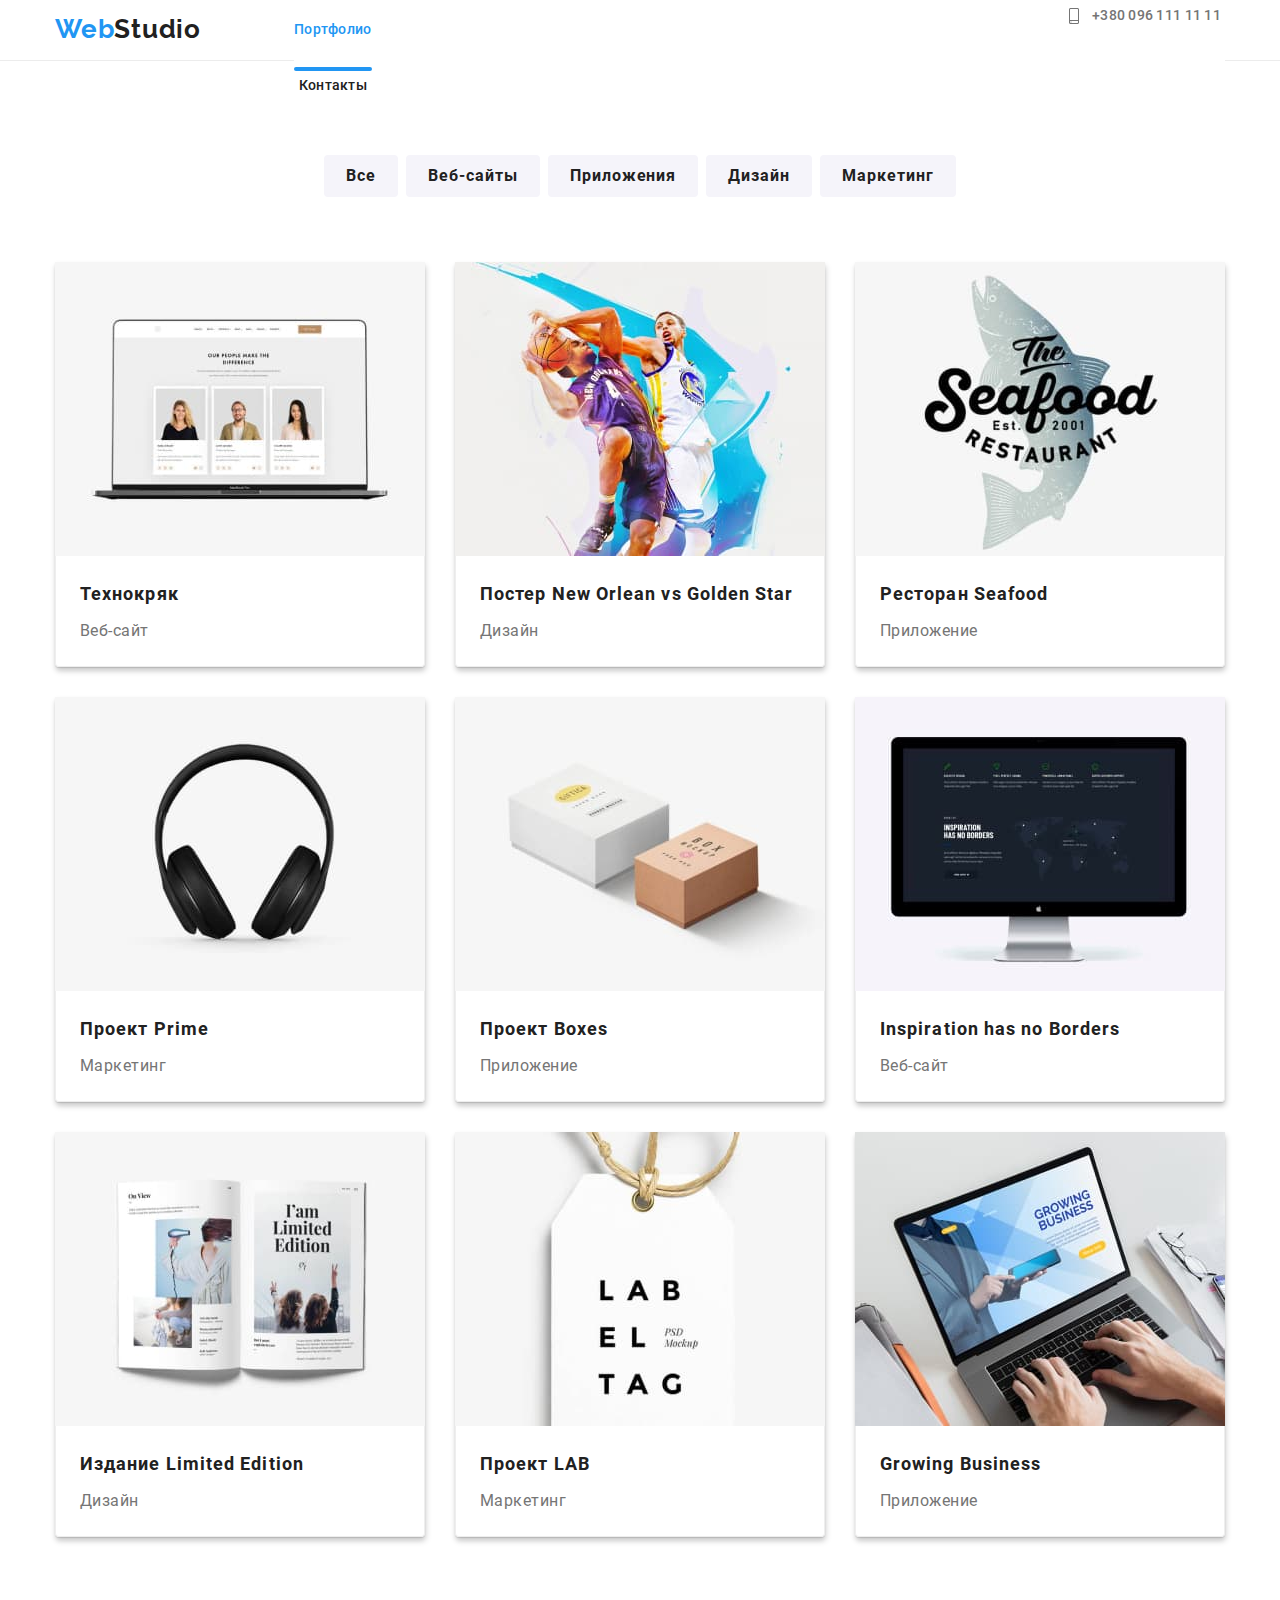
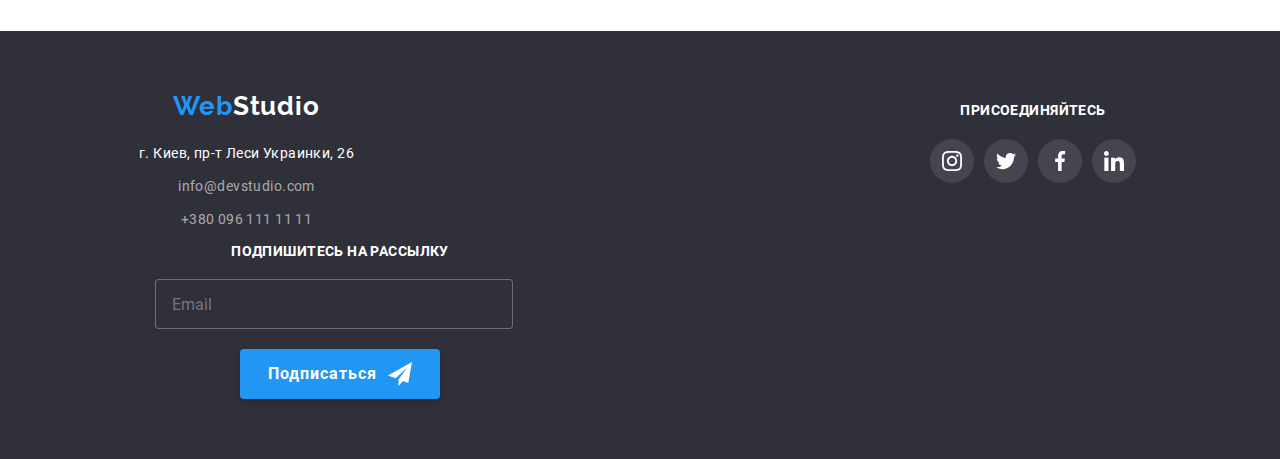
==== commit 7efeba6a: "6" ====
--- a/portfolio.html
+++ b/portfolio.html
@@ -15,40 +15,55 @@
 
 <body>
     <!--Шапка страницы-->
-    <!--<header class="head">
-        <div class="container">
+    <header class="head">
+        <div class="container ">
+
+
             <nav class="nav">
                 <a href="./index.html" lang="en" class="logo link">Web<span class="logo-dark">Studio</span></a>
-                <ul class="menu-links list">
-                    <li class="list nav-listitems">
-                        <a href="./index.html" class="link-items link">Студия</a>
-                    </li>
-                    <li class="list nav-listitems">
-                        <a href="./portfolio.html" class="link-items accent link">Портфолио</a>
-                    </li>
-                    <li class="list nav-listitems">
-                        <a href="#" class="link-items link">Контакты</a>
-                    </li>
-                </ul>
+                <div class="menu-container" data-menu>
+                    <ul class="menu-links navigation list">
+                        <li class="list nav-listitems">
+                            <a href="./index.html" class="link-items link">Студия</a>
+                        </li>
+                        <li class="list nav-listitems">
+                            <a href="./portfolio.html" class="link-items accent  link">Портфолио</a>
+                        </li>
+                        <li class="list nav-listitems">
+                            <a href="#" class="link-items link">Контакты</a>
+                        </li>
+                    </ul>
+
+
+                    <address class="nav-address">
+                        <ul class="menu-links list">
+                            <li class="list nav-listitems">
+                                <a href="email:info@devstudio.com" class="address link">
+                                    <svg class="link-icon" width="12" height="16">
+                                        <use href="./images/sprite.svg#icon-mail"></use>
+                                    </svg>info@devstudio.com</a>
+                            </li>
+                            <li class="list nav-listitems">
+                                <a href="tel:+3800961111111" class="address link">
+                                    <svg class="link-icon" width="10" height="15">
+                                        <use href="./images/sprite.svg#icon-smartphone"></use>
+                                    </svg>+380 096 111 11 11</a>
+                            </li>
+                        </ul>
+                    </address>
+                </div>
+                <button type="button" class="menu-button " aria-expanded="false" data-menu-button>
+                    <svg width="40" height="40" aria-label="Переключатель мобильного мкню">
+                        <use class="icon-cross" href="./images/sprite.svg#icon-close_40px"></use>
+                        <use class="icon-menu" href="./images/sprite.svg#icon-menu_40px"></use>
+                    </svg>
+                </button>
             </nav>
-            <address class="nav-address">
-                <ul class="menu-links list">
-                    <li class="list nav-listitems">
-                        <a href="email:info@devstudio.com" class="address link">
-                            <svg class="link-icon">
-                                <use href="./images/sprite.svg#icon-mail"></use>
-                            </svg>info@devstudio.com</a>
-                    </li>
-                    <li class="list nav-listitems">
-                        <a href="tel:+3800961111111" class="address link">
-                            <svg class="link-icon">
-                                <use href="./images/sprite.svg#icon-smartphone"></use>
-                            </svg>+380 096 111 11 11</a>
-                    </li>
-                </ul>
-            </address>
+
+
+
         </div>
-    </header>-->
+    </header>
     <main>
         <h1 class="visually-hidden">Портфолио</h1>
         <!--меню портфолио-->
@@ -319,7 +334,7 @@
     </main>
     <footer class="footer ">
         <div class="container">
-            <!--contact box-->
+            <!--contact box -->
             <div class="contakt-box">
                 <a href="./index.html" lang="en" class="logo link">Web<span class="logo-white link">Studio</span></a>
 
@@ -339,7 +354,7 @@
                     </ul>
                 </address>
             </div>
-            <!--add us in social media-->
+            <!--add us in social media -->
             <div class="following-box">
                 <span class="follow-mailing">присоединяйтесь</span>
                 <ul class="social-list list">
@@ -378,20 +393,22 @@
                 </ul>
 
             </div>
-            <!--add mailing-->
+            <!--add mailing -->
             <div class="mailing-box">
                 <span class="follow-mailing">Подпишитесь на рассылку</span>
                 <form class="form-contact">
                     <input type="email" name="email" class="mailing-input" placeholder="Email" />
-                    <button type="submit" class="btn btn-follow-mailing">Подписаться</button>
-                    <svg class="icon-send-fly" width="24" height="24">
-                        <use href="./images/sprite.svg#icon-send-fly"></use>
-                    </svg>
+                    <div class="svg-position"><button type="submit" class="btn btn-follow-mailing">Подписаться</button>
+                        <svg class="icon-send-fly" width="24" height="24">
+                            <use href="./images/sprite.svg#icon-send-fly"></use>
+                        </svg>
+                    </div>
                 </form>
             </div>
         </div>
     </footer>
 
+    <script src="./js/menu.js"></script>
 </body>
 
 </html>--- a/css/portfolio.min.css
+++ b/css/portfolio.min.css
@@ -1 +1 @@
-/*! normalize.css v8.0.1 | MIT License | github.com/necolas/normalize.css */html{line-height:1.15;-webkit-text-size-adjust:100%}body{margin:0}main{display:block}h1{font-size:2em;margin:.67em 0}hr{-webkit-box-sizing:content-box;box-sizing:content-box;height:0;overflow:visible}pre{font-family:monospace,monospace;font-size:1em}a{background-color:transparent}abbr[title]{border-bottom:none;text-decoration:underline;-webkit-text-decoration:underline dotted;text-decoration:underline dotted}b,strong{font-weight:bolder}code,kbd,samp{font-family:monospace,monospace;font-size:1em}small{font-size:80%}sub,sup{font-size:75%;line-height:0;position:relative;vertical-align:baseline}sub{bottom:-0.25em}sup{top:-0.5em}img{border-style:none}button,input,optgroup,select,textarea{font-family:inherit;font-size:100%;line-height:1.15;margin:0}button,input{overflow:visible}button,select{text-transform:none}button,[type=button],[type=reset],[type=submit]{-webkit-appearance:button}button::-moz-focus-inner,[type=button]::-moz-focus-inner,[type=reset]::-moz-focus-inner,[type=submit]::-moz-focus-inner{border-style:none;padding:0}button:-moz-focusring,[type=button]:-moz-focusring,[type=reset]:-moz-focusring,[type=submit]:-moz-focusring{outline:1px dotted ButtonText}fieldset{padding:.35em .75em .625em}legend{-webkit-box-sizing:border-box;box-sizing:border-box;color:inherit;display:table;max-width:100%;padding:0;white-space:normal}progress{vertical-align:baseline}textarea{overflow:auto}[type=checkbox],[type=radio]{-webkit-box-sizing:border-box;box-sizing:border-box;padding:0}[type=number]::-webkit-inner-spin-button,[type=number]::-webkit-outer-spin-button{height:auto}[type=search]{-webkit-appearance:textfield;outline-offset:-2px}[type=search]::-webkit-search-decoration{-webkit-appearance:none}::-webkit-file-upload-button{-webkit-appearance:button;font:inherit}details{display:block}summary{display:list-item}template{display:none}[hidden]{display:none}@font-face{font-family:"Roboto";src:url("../font/Roboto-Black.woff2") format("woff2"),url("../font/Roboto-Black.woff") format("woff");font-weight:900;font-style:normal}@font-face{font-family:"Roboto";src:url("../font/Roboto-Bold.woff2") format("woff2"),url("../font/Roboto-Bold.woff") format("woff");font-weight:700;font-style:normal}@font-face{font-family:"Roboto";src:url("../font/Roboto-Medium.woff2") format("woff2"),url("../font/Roboto-Medium.woff") format("woff");font-weight:500;font-style:normal}@font-face{font-family:"Roboto";src:url("../font/Roboto-Regular.woff2") format("woff2"),url("../font/Roboto-Regular.woff") format("woff");font-weight:400;font-style:normal}@font-face{font-family:"Raleway";src:url("../font/Raleway-Bold.woff2") format("woff2"),url("../font/Raleway-Bold.woff") format("woff");font-weight:700;font-style:normal}:root{--b-dark: #2f303a;--b-middle: #f5f4fa;--b-blue: #2196f3;--b-white: #ffffff;--b-black: #000000;--txt-dark: #212121;--txt-grey: #757575;--txt-light: #ffffff;--txt-bleu: #2196f3;--light: #afb1b8;--white: #ffffff;--accent-background: #2196f3;--dark-background: rgba(255, 255, 255, 0.1);--light-background: #ffffff;--main-font: Roboto, sans-serif;--secondary-font: Raleway, sans-serif;--timer: cubic-bezier(0.4, 0, 0.2, 1)}:root{--b-dark: #2f303a;--b-middle: #f5f4fa;--b-blue: #2196f3;--b-white: #ffffff;--b-black: #000000;--txt-dark: #212121;--txt-grey: #757575;--txt-light: #ffffff;--txt-bleu: #2196f3;--light: #afb1b8;--white: #ffffff;--accent-background: #2196f3;--dark-background: rgba(255, 255, 255, 0.1);--light-background: #ffffff;--main-font: Roboto, sans-serif;--secondary-font: Raleway, sans-serif;--timer: cubic-bezier(0.4, 0, 0.2, 1)}*,::after,::before{-webkit-box-sizing:border-box;box-sizing:border-box}body{font-family:var(--main-font);font-style:normal;color:var(--txt-grey)}h1,h2,h3,h4,h5,h6,p{margin:0}ul,li{margin:0;padding:0}img{display:block;margin:0}.link{text-decoration:none}.list{list-style:none}.visually-hidden{position:absolute;width:1px;height:1px;margin:-1px;padding:0;overflow:hidden;border:0;clip:rect(0 0 0 0)}.container{width:100%;padding:0 5px;margin:0 auto}@media screen and (min-width: 480px){.container{max-width:480px;padding:0 15px}}@media screen and (min-width: 768px){.container{max-width:768px}}@media screen and (min-width: 1200px){.container{max-width:1200px}}.section{padding:60px 0}@media screen and (min-width: 1200px){.section{padding:94px 0}}:root{--b-dark: #2f303a;--b-middle: #f5f4fa;--b-blue: #2196f3;--b-white: #ffffff;--b-black: #000000;--txt-dark: #212121;--txt-grey: #757575;--txt-light: #ffffff;--txt-bleu: #2196f3;--light: #afb1b8;--white: #ffffff;--accent-background: #2196f3;--dark-background: rgba(255, 255, 255, 0.1);--light-background: #ffffff;--main-font: Roboto, sans-serif;--secondary-font: Raleway, sans-serif;--timer: cubic-bezier(0.4, 0, 0.2, 1)}.logo{font-family:var(--secondary-font);color:var(--txt-bleu);font-style:normal;font-weight:700;font-size:24px;line-height:1.167;letter-spacing:.03em;height:28px}.logo-dark{color:var(--txt-dark)}.logo-white{color:var(--txt-light)}@media screen and (min-width: 1200px){.logo{font-size:26px;line-height:1.19;height:31px}}:root{--b-dark: #2f303a;--b-middle: #f5f4fa;--b-blue: #2196f3;--b-white: #ffffff;--b-black: #000000;--txt-dark: #212121;--txt-grey: #757575;--txt-light: #ffffff;--txt-bleu: #2196f3;--light: #afb1b8;--white: #ffffff;--accent-background: #2196f3;--dark-background: rgba(255, 255, 255, 0.1);--light-background: #ffffff;--main-font: Roboto, sans-serif;--secondary-font: Raleway, sans-serif;--timer: cubic-bezier(0.4, 0, 0.2, 1)}.btn{display:-webkit-box;display:-ms-flexbox;display:flex;font-family:var(--main-font);font-weight:bold;font-size:16px;line-height:1.875;letter-spacing:.06em;border:none;border-radius:4px}:root{--b-dark: #2f303a;--b-middle: #f5f4fa;--b-blue: #2196f3;--b-white: #ffffff;--b-black: #000000;--txt-dark: #212121;--txt-grey: #757575;--txt-light: #ffffff;--txt-bleu: #2196f3;--light: #afb1b8;--white: #ffffff;--accent-background: #2196f3;--dark-background: rgba(255, 255, 255, 0.1);--light-background: #ffffff;--main-font: Roboto, sans-serif;--secondary-font: Raleway, sans-serif;--timer: cubic-bezier(0.4, 0, 0.2, 1)}.social-list{display:-webkit-box;display:-ms-flexbox;display:flex;-webkit-box-pack:justify;-ms-flex-pack:justify;justify-content:space-between}.social-list-link{background-color:var(--light-background);display:-webkit-box;display:-ms-flexbox;display:flex;-webkit-box-pack:center;-ms-flex-pack:center;justify-content:center;-webkit-box-align:center;-ms-flex-align:center;align-items:center;width:44px;height:44px;border-radius:50%;-webkit-transition:background-color 250ms var(--timer);transition:background-color 250ms var(--timer)}.social-list-link:hover{background-color:var(--accent-background);-webkit-transform:opasity;transform:opasity}.social-list-link:focus{background-color:var(--accent-background);outline:1px solid #757575;-webkit-transform:opasity;transform:opasity}.social-list-icon{width:20px;height:20px;fill:var(--light);-webkit-transition:fill 250ms var(--timer);transition:fill 250ms var(--timer)}.social-list-link:hover .social-list-icon,.social-list-link:focus .social-list-icon{fill:var(--white);-webkit-transform:opasity;transform:opasity}.social-list-item:not(:last-child){margin-right:10px}:root{--b-dark: #2f303a;--b-middle: #f5f4fa;--b-blue: #2196f3;--b-white: #ffffff;--b-black: #000000;--txt-dark: #212121;--txt-grey: #757575;--txt-light: #ffffff;--txt-bleu: #2196f3;--light: #afb1b8;--white: #ffffff;--accent-background: #2196f3;--dark-background: rgba(255, 255, 255, 0.1);--light-background: #ffffff;--main-font: Roboto, sans-serif;--secondary-font: Raleway, sans-serif;--timer: cubic-bezier(0.4, 0, 0.2, 1)}.head{padding-top:24px;padding-bottom:25px;border-bottom-width:1px;border-bottom-style:solid;border-bottom-color:#eee}.head .container{display:-webkit-box;display:-ms-flexbox;display:flex;-webkit-box-align:center;-ms-flex-align:center;align-items:center}.head .logo{margin-right:93px}.head .nav-address{margin-left:auto}.nav{display:-webkit-box;display:-ms-flexbox;display:flex;-webkit-box-align:center;-ms-flex-align:center;align-items:center}.nav-listitems{display:-webkit-box;display:-ms-flexbox;display:flex;-webkit-box-align:center;-ms-flex-align:center;align-items:center}.nav-listitems:not(:last-child){margin-right:50px}.menu-links{display:-webkit-box;display:-ms-flexbox;display:flex}.link-items{color:var(--txt-dark);font-weight:500;font-size:14px;line-height:1.14;letter-spacing:.02em;display:-webkit-box;display:-ms-flexbox;display:flex;-webkit-transition:color 250ms var(--timer);transition:color 250ms var(--timer)}.link-items:hover{color:var(--txt-bleu);-webkit-transform:opasity;transform:opasity}.link-items:focus{color:var(--txt-bleu);outline:1px solid #757575;-webkit-transform:opasity;transform:opasity}.link-icon{display:-webkit-box;display:-ms-flexbox;display:flex;width:16px;height:16px;background-color:var(--light-background);fill:var(--txt-grey);margin-right:10px;-o-object-fit:contain;object-fit:contain;-o-object-position:center;object-position:center;-webkit-transition:fill 250ms var(--timer);transition:fill 250ms var(--timer)}.address{display:-webkit-box;display:-ms-flexbox;display:flex;color:var(--txt-grey);font-weight:500;font-style:normal;font-size:14px;line-height:1.14;letter-spacing:.02em;-webkit-transition:color 250ms var(--timer);transition:color 250ms var(--timer)}.address:focus{color:var(--txt-bleu);outline:1px solid #757575;-webkit-transform:opasity;transform:opasity}.address:hover{color:var(--txt-bleu);-webkit-transform:opasity;transform:opasity}.address:hover .link-icon,.address:focus .link-icon{fill:var(--txt-bleu);color:var(--txt-bleu);outline:none;-webkit-transform:opasity;transform:opasity}.accent{color:var(--txt-bleu);position:relative}a.accent::after{content:"";position:absolute;width:100%;height:4px;top:45px;border-radius:4px;background-color:var(--b-blue)}:root{--b-dark: #2f303a;--b-middle: #f5f4fa;--b-blue: #2196f3;--b-white: #ffffff;--b-black: #000000;--txt-dark: #212121;--txt-grey: #757575;--txt-light: #ffffff;--txt-bleu: #2196f3;--light: #afb1b8;--white: #ffffff;--accent-background: #2196f3;--dark-background: rgba(255, 255, 255, 0.1);--light-background: #ffffff;--main-font: Roboto, sans-serif;--secondary-font: Raleway, sans-serif;--timer: cubic-bezier(0.4, 0, 0.2, 1)}.filter{display:-webkit-box;display:-ms-flexbox;display:flex;-ms-flex-wrap:wrap;flex-wrap:wrap;-webkit-box-pack:start;-ms-flex-pack:start;justify-content:start;margin-bottom:25px}.filter-item:not(:last-child){margin-right:8px}.btn-portfolio{background-color:var(--b-middle);color:var(--txt-dark);font-weight:500;padding:6px 22px;margin-bottom:15px;-webkit-transition:color 1s var(--timer);transition:color 1s var(--timer);-webkit-transition:background-color 1s var(--timer);transition:background-color 1s var(--timer)}.btn-portfolio:hover{background-color:var(--b-blue);color:var(--txt-light);border:none;cursor:pointer;-webkit-box-shadow:0px 4px 4px rgba(0,0,0,.15);box-shadow:0px 4px 4px rgba(0,0,0,.15);-webkit-transform:opasity;transform:opasity}:root{--b-dark: #2f303a;--b-middle: #f5f4fa;--b-blue: #2196f3;--b-white: #ffffff;--b-black: #000000;--txt-dark: #212121;--txt-grey: #757575;--txt-light: #ffffff;--txt-bleu: #2196f3;--light: #afb1b8;--white: #ffffff;--accent-background: #2196f3;--dark-background: rgba(255, 255, 255, 0.1);--light-background: #ffffff;--main-font: Roboto, sans-serif;--secondary-font: Raleway, sans-serif;--timer: cubic-bezier(0.4, 0, 0.2, 1)}.work-example{margin-top:30px}.portfolio-title{color:var(--txt-dark);font-style:normal;font-weight:bold;font-size:18px;line-height:2;letter-spacing:.06em}.portfolio-description{font-weight:normal;font-size:16px;line-height:1.87;letter-spacing:.03em;color:var(--txt-grey);margin-top:4px}.portfolio-card{display:-webkit-box;display:-ms-flexbox;display:flex;margin-bottom:30px;min-height:404px;margin-bottom:30px;-webkit-box-sizing:border-box;box-sizing:border-box;border-radius:0px 0px 4px 4px}.portfolio-card:last-child{margin-bottom:0}.overlay{position:absolute;background-color:rgba(33,150,243,.9);color:var(--txt-light);font-style:normal;font-weight:normal;font-size:18px;line-height:1.56;letter-spacing:.03em;padding:63px 24px;width:100%;height:100%;top:100%;left:0;-webkit-transform:translateY(0);transform:translateY(0);-webkit-transition:-webkit-transform 250ms var(--timer);transition:-webkit-transform 250ms var(--timer);transition:transform 250ms var(--timer);transition:transform 250ms var(--timer), -webkit-transform 250ms var(--timer)}.overlay-box{display:-webkit-box;display:-ms-flexbox;display:flex;position:relative;overflow:hidden}.ecxample-card:hover .overlay,.ecxample-card:focus .overlay{-webkit-transform:translateY(-100%);transform:translateY(-100%)}.ecxample-card{display:block;-webkit-box-shadow:0px 1px 1px rgba(0,0,0,.12),0px 4px 4px rgba(0,0,0,.06),1px 4px 6px rgba(0,0,0,.16);box-shadow:0px 1px 1px rgba(0,0,0,.12),0px 4px 4px rgba(0,0,0,.06),1px 4px 6px rgba(0,0,0,.16);border-radius:0px 0px 4px 4px}.card-content{width:100%;padding-top:20px;padding-bottom:20px;padding-left:24px;padding-right:24px}:root{--b-dark: #2f303a;--b-middle: #f5f4fa;--b-blue: #2196f3;--b-white: #ffffff;--b-black: #000000;--txt-dark: #212121;--txt-grey: #757575;--txt-light: #ffffff;--txt-bleu: #2196f3;--light: #afb1b8;--white: #ffffff;--accent-background: #2196f3;--dark-background: rgba(255, 255, 255, 0.1);--light-background: #ffffff;--main-font: Roboto, sans-serif;--secondary-font: Raleway, sans-serif;--timer: cubic-bezier(0.4, 0, 0.2, 1)}:root{--b-dark: #2f303a;--b-middle: #f5f4fa;--b-blue: #2196f3;--b-white: #ffffff;--b-black: #000000;--txt-dark: #212121;--txt-grey: #757575;--txt-light: #ffffff;--txt-bleu: #2196f3;--light: #afb1b8;--white: #ffffff;--accent-background: #2196f3;--dark-background: rgba(255, 255, 255, 0.1);--light-background: #ffffff;--main-font: Roboto, sans-serif;--secondary-font: Raleway, sans-serif;--timer: cubic-bezier(0.4, 0, 0.2, 1)}.btn{display:-webkit-box;display:-ms-flexbox;display:flex;font-family:var(--main-font);font-weight:bold;font-size:16px;line-height:1.875;letter-spacing:.06em;border:none;border-radius:4px}.footer{background-color:var(--b-dark);padding-top:60px;padding-bottom:60px;-webkit-box-pack:center;-ms-flex-pack:center;justify-content:center}.footer-address{font-weight:normal;font-size:14px;font-style:normal;line-height:1.71;letter-spacing:.03em;margin-top:20px;margin-bottom:60px}.footer .social-list-icon{fill:var(--white)}.footer .social-list-link{background-color:var(--dark-background)}.contakt-box{display:-webkit-box;display:-ms-flexbox;display:flex;-webkit-box-orient:vertical;-webkit-box-direction:normal;-ms-flex-direction:column;flex-direction:column;-webkit-box-align:center;-ms-flex-align:center;align-items:center}.link-addres{color:var(--txt-light)}.link-contact{color:rgba(255,255,255,.6);display:-webkit-box;display:-ms-flexbox;display:flex;-webkit-box-orient:vertical;-webkit-box-direction:normal;-ms-flex-direction:column;flex-direction:column;-webkit-box-align:center;-ms-flex-align:center;align-items:center}.following-box{display:-webkit-box;display:-ms-flexbox;display:flex;-webkit-box-orient:vertical;-webkit-box-direction:normal;-ms-flex-direction:column;flex-direction:column;-webkit-box-align:center;-ms-flex-align:center;align-items:center;margin-bottom:60px}.follow-mailing{color:var(--txt-light);font-style:normal;font-weight:bold;font-size:14px;line-height:1.14;letter-spacing:.03em;text-transform:uppercase;margin-bottom:20px}.mailing-box{display:-webkit-box;display:-ms-flexbox;display:flex;-webkit-box-orient:vertical;-webkit-box-direction:normal;-ms-flex-direction:column;flex-direction:column;-webkit-box-align:center;-ms-flex-align:center;align-items:center;width:100%}.mailing-box .btn{display:-webkit-box;display:-ms-flexbox;display:flex;width:200px;height:50px;padding:10px 28px;color:var(--white);background-color:var(--b-blue);-webkit-box-shadow:0px 4px 4px rgba(0,0,0,.15);box-shadow:0px 4px 4px rgba(0,0,0,.15)}.mailing-input{width:100%;height:50px;background-color:var(--b-dark);border:1px solid rgba(255,255,255,.3);border-radius:4px;margin-bottom:20px;padding-left:16px;padding-top:15px;padding-bottom:15px}.list-element:not(:last-child){margin-bottom:8px}.form-contact{display:-webkit-box;display:-ms-flexbox;display:flex;-webkit-box-orient:vertical;-webkit-box-direction:normal;-ms-flex-direction:column;flex-direction:column;-webkit-box-align:center;-ms-flex-align:center;align-items:center;width:100%}.svg-position{display:-webkit-box;display:-ms-flexbox;display:flex;position:relative}.icon-send-fly{position:absolute;right:28px;top:13px;display:-webkit-box;display:-ms-flexbox;display:flex;fill:var(--txt-light)}/*# sourceMappingURL=portfolio.min.css.map */+/*! normalize.css v8.0.1 | MIT License | github.com/necolas/normalize.css */html{line-height:1.15;-webkit-text-size-adjust:100%}body{margin:0}main{display:block}h1{font-size:2em;margin:.67em 0}hr{-webkit-box-sizing:content-box;box-sizing:content-box;height:0;overflow:visible}pre{font-family:monospace,monospace;font-size:1em}a{background-color:transparent}abbr[title]{border-bottom:none;text-decoration:underline;-webkit-text-decoration:underline dotted;text-decoration:underline dotted}b,strong{font-weight:bolder}code,kbd,samp{font-family:monospace,monospace;font-size:1em}small{font-size:80%}sub,sup{font-size:75%;line-height:0;position:relative;vertical-align:baseline}sub{bottom:-0.25em}sup{top:-0.5em}img{border-style:none}button,input,optgroup,select,textarea{font-family:inherit;font-size:100%;line-height:1.15;margin:0}button,input{overflow:visible}button,select{text-transform:none}button,[type=button],[type=reset],[type=submit]{-webkit-appearance:button}button::-moz-focus-inner,[type=button]::-moz-focus-inner,[type=reset]::-moz-focus-inner,[type=submit]::-moz-focus-inner{border-style:none;padding:0}button:-moz-focusring,[type=button]:-moz-focusring,[type=reset]:-moz-focusring,[type=submit]:-moz-focusring{outline:1px dotted ButtonText}fieldset{padding:.35em .75em .625em}legend{-webkit-box-sizing:border-box;box-sizing:border-box;color:inherit;display:table;max-width:100%;padding:0;white-space:normal}progress{vertical-align:baseline}textarea{overflow:auto}[type=checkbox],[type=radio]{-webkit-box-sizing:border-box;box-sizing:border-box;padding:0}[type=number]::-webkit-inner-spin-button,[type=number]::-webkit-outer-spin-button{height:auto}[type=search]{-webkit-appearance:textfield;outline-offset:-2px}[type=search]::-webkit-search-decoration{-webkit-appearance:none}::-webkit-file-upload-button{-webkit-appearance:button;font:inherit}details{display:block}summary{display:list-item}template{display:none}[hidden]{display:none}@font-face{font-family:"Roboto";src:url("../font/Roboto-Black.woff2") format("woff2"),url("../font/Roboto-Black.woff") format("woff");font-weight:900;font-style:normal}@font-face{font-family:"Roboto";src:url("../font/Roboto-Bold.woff2") format("woff2"),url("../font/Roboto-Bold.woff") format("woff");font-weight:700;font-style:normal}@font-face{font-family:"Roboto";src:url("../font/Roboto-Medium.woff2") format("woff2"),url("../font/Roboto-Medium.woff") format("woff");font-weight:500;font-style:normal}@font-face{font-family:"Roboto";src:url("../font/Roboto-Regular.woff2") format("woff2"),url("../font/Roboto-Regular.woff") format("woff");font-weight:400;font-style:normal}@font-face{font-family:"Raleway";src:url("../font/Raleway-Bold.woff2") format("woff2"),url("../font/Raleway-Bold.woff") format("woff");font-weight:700;font-style:normal}:root{--b-dark: #2f303a;--b-middle: #f5f4fa;--b-blue: #2196f3;--b-white: #ffffff;--b-black: #000000;--txt-dark: #212121;--txt-grey: #757575;--txt-light: #ffffff;--txt-bleu: #2196f3;--light: #afb1b8;--white: #ffffff;--accent-background: #2196f3;--dark-background: rgba(255, 255, 255, 0.1);--light-background: #ffffff;--main-font: Roboto, sans-serif;--secondary-font: Raleway, sans-serif;--timer: cubic-bezier(0.4, 0, 0.2, 1)}:root{--b-dark: #2f303a;--b-middle: #f5f4fa;--b-blue: #2196f3;--b-white: #ffffff;--b-black: #000000;--txt-dark: #212121;--txt-grey: #757575;--txt-light: #ffffff;--txt-bleu: #2196f3;--light: #afb1b8;--white: #ffffff;--accent-background: #2196f3;--dark-background: rgba(255, 255, 255, 0.1);--light-background: #ffffff;--main-font: Roboto, sans-serif;--secondary-font: Raleway, sans-serif;--timer: cubic-bezier(0.4, 0, 0.2, 1)}*,::after,::before{-webkit-box-sizing:border-box;box-sizing:border-box}body{font-family:var(--main-font);font-style:normal;color:var(--txt-grey)}h1,h2,h3,h4,h5,h6,p{margin:0}ul,li{margin:0;padding:0}img{display:block;margin:0}.link{text-decoration:none}.list{list-style:none}.visually-hidden{position:absolute;width:1px;height:1px;margin:-1px;padding:0;overflow:hidden;border:0;clip:rect(0 0 0 0)}.container{width:100%;padding:0 5px;margin:0 auto}@media screen and (min-width: 480px){.container{max-width:480px;padding:0 15px}}@media screen and (min-width: 768px){.container{max-width:768px}}@media screen and (min-width: 1200px){.container{max-width:1200px}}.section{padding:60px 0}@media screen and (min-width: 1200px){.section{padding:94px 0}}:root{--b-dark: #2f303a;--b-middle: #f5f4fa;--b-blue: #2196f3;--b-white: #ffffff;--b-black: #000000;--txt-dark: #212121;--txt-grey: #757575;--txt-light: #ffffff;--txt-bleu: #2196f3;--light: #afb1b8;--white: #ffffff;--accent-background: #2196f3;--dark-background: rgba(255, 255, 255, 0.1);--light-background: #ffffff;--main-font: Roboto, sans-serif;--secondary-font: Raleway, sans-serif;--timer: cubic-bezier(0.4, 0, 0.2, 1)}.logo{font-family:var(--secondary-font);color:var(--txt-bleu);font-style:normal;font-weight:700;font-size:24px;line-height:1.167;letter-spacing:.03em;height:28px}.logo-dark{color:var(--txt-dark)}.logo-white{color:var(--txt-light)}@media screen and (min-width: 1200px){.logo{font-size:26px;line-height:1.19;height:31px}}:root{--b-dark: #2f303a;--b-middle: #f5f4fa;--b-blue: #2196f3;--b-white: #ffffff;--b-black: #000000;--txt-dark: #212121;--txt-grey: #757575;--txt-light: #ffffff;--txt-bleu: #2196f3;--light: #afb1b8;--white: #ffffff;--accent-background: #2196f3;--dark-background: rgba(255, 255, 255, 0.1);--light-background: #ffffff;--main-font: Roboto, sans-serif;--secondary-font: Raleway, sans-serif;--timer: cubic-bezier(0.4, 0, 0.2, 1)}.btn{display:-webkit-box;display:-ms-flexbox;display:flex;font-family:var(--main-font);font-weight:bold;font-size:16px;line-height:1.875;letter-spacing:.06em;border:none;border-radius:4px}:root{--b-dark: #2f303a;--b-middle: #f5f4fa;--b-blue: #2196f3;--b-white: #ffffff;--b-black: #000000;--txt-dark: #212121;--txt-grey: #757575;--txt-light: #ffffff;--txt-bleu: #2196f3;--light: #afb1b8;--white: #ffffff;--accent-background: #2196f3;--dark-background: rgba(255, 255, 255, 0.1);--light-background: #ffffff;--main-font: Roboto, sans-serif;--secondary-font: Raleway, sans-serif;--timer: cubic-bezier(0.4, 0, 0.2, 1)}.social-list{display:-webkit-box;display:-ms-flexbox;display:flex;-webkit-box-pack:justify;-ms-flex-pack:justify;justify-content:space-between}.social-list-link{background-color:var(--light-background);display:-webkit-box;display:-ms-flexbox;display:flex;-webkit-box-pack:center;-ms-flex-pack:center;justify-content:center;-webkit-box-align:center;-ms-flex-align:center;align-items:center;width:44px;height:44px;border-radius:50%;-webkit-transition:background-color 250ms var(--timer);transition:background-color 250ms var(--timer)}.social-list-link:hover{background-color:var(--accent-background);-webkit-transform:opasity;transform:opasity}.social-list-link:focus{background-color:var(--accent-background);outline:1px solid #757575;-webkit-transform:opasity;transform:opasity}.social-list-icon{width:20px;height:20px;fill:var(--light);-webkit-transition:fill 250ms var(--timer);transition:fill 250ms var(--timer)}.social-list-link:hover .social-list-icon,.social-list-link:focus .social-list-icon{fill:var(--white);-webkit-transform:opasity;transform:opasity}.social-list-item:not(:last-child){margin-right:10px}:root{--b-dark: #2f303a;--b-middle: #f5f4fa;--b-blue: #2196f3;--b-white: #ffffff;--b-black: #000000;--txt-dark: #212121;--txt-grey: #757575;--txt-light: #ffffff;--txt-bleu: #2196f3;--light: #afb1b8;--white: #ffffff;--accent-background: #2196f3;--dark-background: rgba(255, 255, 255, 0.1);--light-background: #ffffff;--main-font: Roboto, sans-serif;--secondary-font: Raleway, sans-serif;--timer: cubic-bezier(0.4, 0, 0.2, 1)}.head{border-bottom-width:1px;border-bottom-style:solid;border-bottom-color:#ececec;position:relative}.head .logo{margin-right:93px}.head .nav-address{margin-left:auto}.nav{height:60px;padding-top:24px;padding-bottom:25px;-webkit-box-align:center;-ms-flex-align:center;align-items:center}.menu-container{width:100%;text-align:center;background-color:#fff;border-top:1px solid #ececec;display:none;z-index:10;display:-webkit-box;display:-ms-flexbox;display:flex}.menu-container.is-open{display:block}.menu-button{display:-webkit-inline-box;display:-ms-inline-flexbox;display:inline-flex;position:absolute;right:15px;top:10px;margin:0;padding:0;border:none;background-color:transparent}.menu-button .icon-cross{display:none}.menu-button.is-open .icon-cross{display:block}.menu-button.is-open .icon-menu{display:none}.menu-links{-webkit-box-align:center;-ms-flex-align:center;align-items:center;display:-webkit-box;display:-ms-flexbox;display:flex;-webkit-box-orient:vertical;-webkit-box-direction:normal;-ms-flex-direction:column;flex-direction:column;margin-top:60px;margin-bottom:60px}.menu-links:last-child{margin-top:0}.nav-address .nav-listitems:not(:last-child){margin-bottom:16px}.navigation .nav-listitems:not(:last-child){margin-bottom:40px}.link-items{color:var(--txt-dark);font-weight:500;font-size:18px;line-height:1.167;letter-spacing:.02em;display:-webkit-box;display:-ms-flexbox;display:flex}.link-icon{width:16px;height:16px;background-color:var(--light-background);fill:var(--txt-grey);margin-right:10px;-o-object-fit:contain;object-fit:contain;-o-object-position:center;object-position:center}.address{color:var(--txt-grey);font-weight:500;font-style:normal;font-size:14px;line-height:1.14;letter-spacing:.02em}.accent{color:var(--txt-bleu);position:relative}a.accent::after{content:"";position:absolute;width:100%;height:4px;top:26px;border-radius:4px;background-color:var(--b-blue)}@media screen and (max-width: 767px){.menu-container{position:absolute;top:100%;left:0;display:none}}@media screen and (min-width: 768px){.nav{display:-webkit-box;display:-ms-flexbox;display:flex;-webkit-box-align:center;-ms-flex-align:center;align-items:center}.menu-container{display:-webkit-box;display:-ms-flexbox;display:flex;-webkit-box-align:center;-ms-flex-align:center;align-items:center}.menu-container-listitems{display:-webkit-box;display:-ms-flexbox;display:flex;-webkit-box-align:center;-ms-flex-align:center;align-items:center}.menu-container-listitems:not(:last-child){margin-right:50px}.menu-button{display:none}.menu-links{display:-webkit-box;display:-ms-flexbox;display:flex}.link-items{color:var(--txt-dark);font-weight:500;font-size:14px;line-height:1.14;letter-spacing:.02em;display:-webkit-box;display:-ms-flexbox;display:flex;-webkit-transition:color 250ms var(--timer);transition:color 250ms var(--timer)}.link-items:hover{color:var(--txt-bleu);-webkit-transform:opasity;transform:opasity}.link-items:focus{color:var(--txt-bleu);outline:1px solid #757575;-webkit-transform:opasity;transform:opasity}.link-icon{display:-webkit-box;display:-ms-flexbox;display:flex;width:16px;height:16px;background-color:var(--light-background);fill:var(--txt-grey);margin-right:10px;-o-object-fit:contain;object-fit:contain;-o-object-position:center;object-position:center;-webkit-transition:fill 250ms var(--timer);transition:fill 250ms var(--timer)}.address{display:-webkit-box;display:-ms-flexbox;display:flex;color:var(--txt-grey);font-weight:500;font-style:normal;font-size:14px;line-height:1.14;letter-spacing:.02em;-webkit-transition:color 250ms var(--timer);transition:color 250ms var(--timer)}.address:focus{color:var(--txt-bleu);outline:1px solid #757575;-webkit-transform:opasity;transform:opasity}.address:hover{color:var(--txt-bleu);-webkit-transform:opasity;transform:opasity}.address:hover .link-icon,.address:focus .link-icon{fill:var(--txt-bleu);color:var(--txt-bleu);outline:none;-webkit-transform:opasity;transform:opasity}.accent{color:var(--txt-bleu);position:relative}a.accent::after{content:"";position:absolute;width:100%;height:4px;top:45px;border-radius:4px;background-color:var(--b-blue)}}:root{--b-dark: #2f303a;--b-middle: #f5f4fa;--b-blue: #2196f3;--b-white: #ffffff;--b-black: #000000;--txt-dark: #212121;--txt-grey: #757575;--txt-light: #ffffff;--txt-bleu: #2196f3;--light: #afb1b8;--white: #ffffff;--accent-background: #2196f3;--dark-background: rgba(255, 255, 255, 0.1);--light-background: #ffffff;--main-font: Roboto, sans-serif;--secondary-font: Raleway, sans-serif;--timer: cubic-bezier(0.4, 0, 0.2, 1)}.filter{display:-webkit-box;display:-ms-flexbox;display:flex;-ms-flex-wrap:wrap;flex-wrap:wrap;-webkit-box-pack:start;-ms-flex-pack:start;justify-content:start;margin-bottom:25px}.filter-item:not(:last-child){margin-right:8px}.btn-portfolio{background-color:var(--b-middle);color:var(--txt-dark);font-weight:500;padding:6px 22px;margin-bottom:15px;-webkit-transition:color 1s var(--timer);transition:color 1s var(--timer);-webkit-transition:background-color 1s var(--timer);transition:background-color 1s var(--timer)}.btn-portfolio:hover{background-color:var(--b-blue);color:var(--txt-light);border:none;cursor:pointer;-webkit-box-shadow:0px 4px 4px rgba(0,0,0,.15);box-shadow:0px 4px 4px rgba(0,0,0,.15);-webkit-transform:opasity;transform:opasity}@media screen and (min-width: 1200px){.filter{-webkit-box-pack:center;-ms-flex-pack:center;justify-content:center;margin-bottom:50px}.btn-portfolio:focus{background-color:var(--b-blue);color:var(--txt-light);border:none;outline:1px solid #757575;-webkit-box-shadow:0px 4px 4px rgba(0,0,0,.15);box-shadow:0px 4px 4px rgba(0,0,0,.15);-webkit-transform:opasity;transform:opasity}}:root{--b-dark: #2f303a;--b-middle: #f5f4fa;--b-blue: #2196f3;--b-white: #ffffff;--b-black: #000000;--txt-dark: #212121;--txt-grey: #757575;--txt-light: #ffffff;--txt-bleu: #2196f3;--light: #afb1b8;--white: #ffffff;--accent-background: #2196f3;--dark-background: rgba(255, 255, 255, 0.1);--light-background: #ffffff;--main-font: Roboto, sans-serif;--secondary-font: Raleway, sans-serif;--timer: cubic-bezier(0.4, 0, 0.2, 1)}.work-example{margin-top:30px}.portfolioabout__list-picture{width:100%;max-width:450px}.portfolio-title{color:var(--txt-dark);font-style:normal;font-weight:bold;font-size:18px;line-height:2;letter-spacing:.06em}.portfolio-description{font-weight:normal;font-size:16px;line-height:1.87;letter-spacing:.03em;color:var(--txt-grey);margin-top:4px}.portfolio-card{display:-webkit-box;display:-ms-flexbox;display:flex;min-height:404px;margin-bottom:30px;-webkit-box-sizing:border-box;box-sizing:border-box;border-radius:0px 0px 4px 4px}.portfolio-card:last-child{margin-bottom:0}.overlay{position:absolute;background-color:rgba(33,150,243,.9);color:var(--txt-light);font-style:normal;font-weight:normal;font-size:18px;line-height:1.56;letter-spacing:.03em;padding:63px 24px;width:100%;height:100%;top:100%;left:0;-webkit-transform:translateY(0);transform:translateY(0);-webkit-transition:-webkit-transform 250ms var(--timer);transition:-webkit-transform 250ms var(--timer);transition:transform 250ms var(--timer);transition:transform 250ms var(--timer), -webkit-transform 250ms var(--timer)}.overlay-box{display:-webkit-box;display:-ms-flexbox;display:flex;position:relative;overflow:hidden}.ecxample-card:hover .overlay,.ecxample-card:focus .overlay{-webkit-transform:translateY(-100%);transform:translateY(-100%)}.ecxample-card{display:block;-webkit-box-shadow:0px 1px 1px rgba(0,0,0,.12),0px 4px 4px rgba(0,0,0,.06),1px 4px 6px rgba(0,0,0,.16);box-shadow:0px 1px 1px rgba(0,0,0,.12),0px 4px 4px rgba(0,0,0,.06),1px 4px 6px rgba(0,0,0,.16);border-radius:0px 0px 4px 4px}.card-content{width:100%;padding-top:20px;padding-bottom:20px;padding-left:24px;padding-right:24px}@media screen and (min-width: 1200px){.work-example{display:-webkit-box;display:-ms-flexbox;display:flex;-ms-flex-wrap:wrap;flex-wrap:wrap;-ms-flex-preferred-size:calc((100%-60px) / 3);flex-basis:calc((100%-60px) / 3)}.ecxample-card:hover{-webkit-box-shadow:0px 1px 1px rgba(0,0,0,.12),0px 4px 4px rgba(0,0,0,.06),1px 4px 6px rgba(0,0,0,.16);box-shadow:0px 1px 1px rgba(0,0,0,.12),0px 4px 4px rgba(0,0,0,.06),1px 4px 6px rgba(0,0,0,.16)}.ecxample-card:focus{-webkit-box-shadow:0px 1px 1px rgba(0,0,0,.12),0px 4px 4px rgba(0,0,0,.06),1px 4px 6px rgba(0,0,0,.16);box-shadow:0px 1px 1px rgba(0,0,0,.12),0px 4px 4px rgba(0,0,0,.06),1px 4px 6px rgba(0,0,0,.16);outline:1px solid #757575}.portfolio.about__list-picture{width:370px;height:294px}.portfolio-card{margin-right:30px}.portfolio-card:nth-child(3n){margin-right:0}.portfolio-card:nth-last-child(-n+3){margin-bottom:0}.card-content{border-right-width:1px;border-right-style:solid;border-right-color:#eee;border-bottom-width:1px;border-bottom-style:solid;border-bottom-color:#eee;border-left-width:1px;border-left-style:solid;border-left-color:#eee;border-radius:0px 0px 4px 4px}}:root{--b-dark: #2f303a;--b-middle: #f5f4fa;--b-blue: #2196f3;--b-white: #ffffff;--b-black: #000000;--txt-dark: #212121;--txt-grey: #757575;--txt-light: #ffffff;--txt-bleu: #2196f3;--light: #afb1b8;--white: #ffffff;--accent-background: #2196f3;--dark-background: rgba(255, 255, 255, 0.1);--light-background: #ffffff;--main-font: Roboto, sans-serif;--secondary-font: Raleway, sans-serif;--timer: cubic-bezier(0.4, 0, 0.2, 1)}:root{--b-dark: #2f303a;--b-middle: #f5f4fa;--b-blue: #2196f3;--b-white: #ffffff;--b-black: #000000;--txt-dark: #212121;--txt-grey: #757575;--txt-light: #ffffff;--txt-bleu: #2196f3;--light: #afb1b8;--white: #ffffff;--accent-background: #2196f3;--dark-background: rgba(255, 255, 255, 0.1);--light-background: #ffffff;--main-font: Roboto, sans-serif;--secondary-font: Raleway, sans-serif;--timer: cubic-bezier(0.4, 0, 0.2, 1)}.btn{display:-webkit-box;display:-ms-flexbox;display:flex;font-family:var(--main-font);font-weight:bold;font-size:16px;line-height:1.875;letter-spacing:.06em;border:none;border-radius:4px}.footer{background-color:var(--b-dark);padding-top:60px;padding-bottom:60px;-webkit-box-pack:center;-ms-flex-pack:center;justify-content:center}.footer-address{font-weight:normal;font-size:14px;font-style:normal;line-height:1.71;letter-spacing:.03em;margin-top:20px;margin-bottom:60px}.footer .social-list-icon{fill:var(--white)}.footer .social-list-link{background-color:var(--dark-background)}.contakt-box{display:-webkit-box;display:-ms-flexbox;display:flex;-webkit-box-orient:vertical;-webkit-box-direction:normal;-ms-flex-direction:column;flex-direction:column;-webkit-box-align:center;-ms-flex-align:center;align-items:center}.link-addres{color:var(--txt-light)}.link-contact{color:rgba(255,255,255,.6);display:-webkit-box;display:-ms-flexbox;display:flex;-webkit-box-orient:vertical;-webkit-box-direction:normal;-ms-flex-direction:column;flex-direction:column;-webkit-box-align:center;-ms-flex-align:center;align-items:center}.following-box{display:-webkit-box;display:-ms-flexbox;display:flex;-webkit-box-orient:vertical;-webkit-box-direction:normal;-ms-flex-direction:column;flex-direction:column;-webkit-box-align:center;-ms-flex-align:center;align-items:center;margin-bottom:60px}.follow-mailing{color:var(--txt-light);font-style:normal;font-weight:bold;font-size:14px;line-height:1.14;letter-spacing:.03em;text-transform:uppercase;margin-bottom:20px}.mailing-box{display:-webkit-box;display:-ms-flexbox;display:flex;-webkit-box-orient:vertical;-webkit-box-direction:normal;-ms-flex-direction:column;flex-direction:column;-webkit-box-align:center;-ms-flex-align:center;align-items:center;width:100%}.mailing-box .btn{display:-webkit-box;display:-ms-flexbox;display:flex;width:200px;height:50px;padding:10px 28px;color:var(--white);background-color:var(--b-blue);-webkit-box-shadow:0px 4px 4px rgba(0,0,0,.15);box-shadow:0px 4px 4px rgba(0,0,0,.15)}.mailing-input{width:100%;height:50px;background-color:var(--b-dark);border:1px solid rgba(255,255,255,.3);border-radius:4px;margin-bottom:20px;padding-left:16px;padding-top:15px;padding-bottom:15px}.list-element:not(:last-child){margin-bottom:8px}.form-contact{display:-webkit-box;display:-ms-flexbox;display:flex;-webkit-box-orient:vertical;-webkit-box-direction:normal;-ms-flex-direction:column;flex-direction:column;-webkit-box-align:center;-ms-flex-align:center;align-items:center;width:100%}.svg-position{display:-webkit-box;display:-ms-flexbox;display:flex;position:relative}.icon-send-fly{position:absolute;right:28px;top:13px;display:-webkit-box;display:-ms-flexbox;display:flex;fill:var(--txt-light)}@media screen and (min-width: 768px){.footer{min-height:463px}.footer .container{display:-webkit-box;display:-ms-flexbox;display:flex;-ms-flex-wrap:wrap;flex-wrap:wrap;-webkit-box-pack:justify;-ms-flex-pack:justify;justify-content:space-between}.contakt-box{width:232px;margin-left:76px}.following-box{margin-right:89px;margin-top:5px}.mailing-box{width:450px;margin-left:auto;margin-right:auto}}@media screen and (min-width: 1200px){.footer{min-height:252px}.footer .container{-webkit-box-align:start;-ms-flex-align:start;align-items:flex-start;display:-webkit-box;display:-ms-flexbox;display:flex;-webkit-box-orient:horizontal;-webkit-box-direction:normal;-ms-flex-direction:row;flex-direction:row;-webkit-box-pack:justify;-ms-flex-pack:justify;justify-content:space-between}.footer-address{margin-bottom:0}.social-list-link:hover .footer,.social-list-link:focus .footer{fill:var(--white);-webkit-transform:opasity;transform:opasity}.footer .social-list-link:hover{background-color:var(--accent-background);-webkit-transform:opasity;transform:opasity}.footer .social-list-link:focus{background-color:var(--accent-background);outline:1px solid #757575;-webkit-transform:opasity;transform:opasity}.footer .contakt-box{width:231px}.footer .link-addres{-webkit-transition:color 250ms var(--timer);transition:color 250ms var(--timer)}.footer .link-addres:hover{color:var(--txt-bleu);-webkit-transform:opasity;transform:opasity}.footer .link-addres:focus{color:var(--txt-bleu);outline:1px solid #757575;-webkit-transform:opasity;transform:opasity}.footer .link-contact:hover{color:var(--txt-bleu);-webkit-transform:opasity;transform:opasity}.footer .link-contact:focus{color:var(--txt-bleu);outline:1px solid #757575;-webkit-transform:opasity;transform:opasity}.footer .list-element:not(:last-child){margin-bottom:9px}.footer .following-box{margin-bottom:0;margin-top:12px;width:206px}.footer .form-contact{position:relative}.footer .mailing-input{width:358px;height:50px;background-color:var(--b-dark);border:1px solid rgba(255,255,255,.3);border-radius:4px;margin-right:12px;padding-left:16px;padding-top:15px;padding-bottom:15px}.footer .mailing-input:focus{outline:none;color:var(--txt-grey);border:1px solid var(--accent-background)}.footer .mailing-box{display:-webkit-box;display:-ms-flexbox;display:flex;-webkit-box-orient:vertical;-webkit-box-direction:normal;-ms-flex-direction:column;flex-direction:column;margin:12px 0 0 0;width:570px}.footer .mailing-box .btn{display:-webkit-box;display:-ms-flexbox;display:flex;width:200px;height:50px;padding:10px 28px;color:var(--white);-webkit-box-shadow:0px 4px 4px rgba(0,0,0,.15);box-shadow:0px 4px 4px rgba(0,0,0,.15);-webkit-transition:color 250ms var(--timer);transition:color 250ms var(--timer)}.footer .btn-follow-mailing:focus,.footer .btn-follow-mailing:hover{cursor:pointer;color:var(--txt-dark);-webkit-transform:opasity;transform:opasity}.footer .icon-send-fly{position:absolute;right:28px;top:13px;display:-webkit-box;display:-ms-flexbox;display:flex;fill:var(--txt-light)}}/*# sourceMappingURL=portfolio.min.css.map */